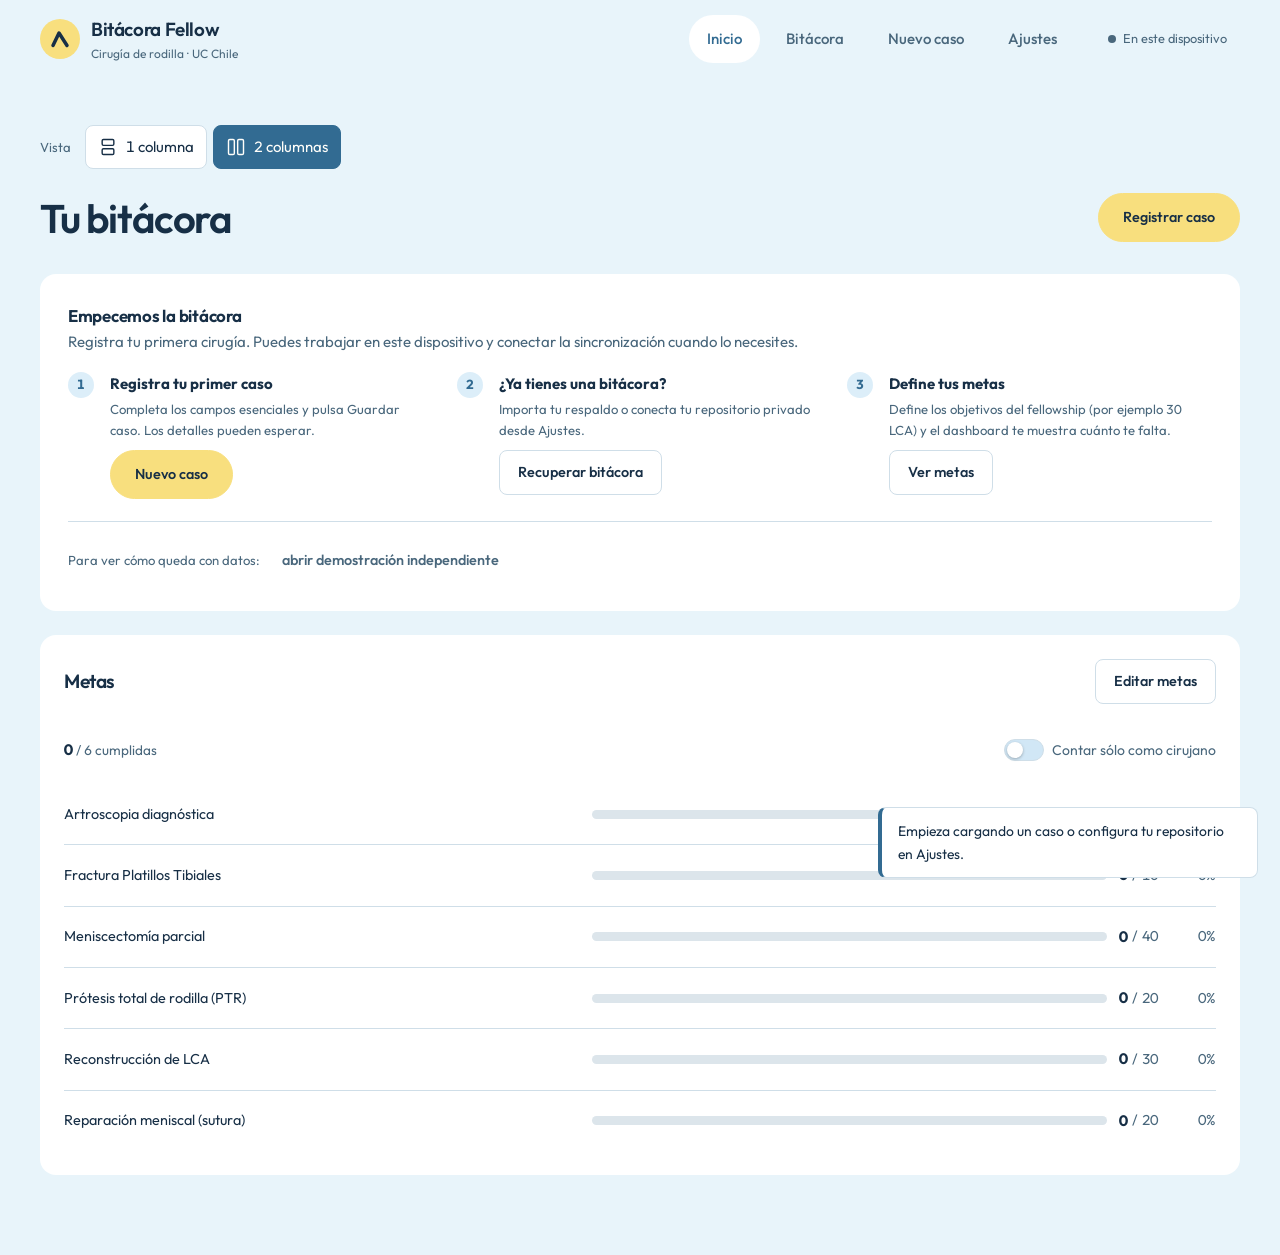
==== index.html @ 15109fec "Center single-column dashboard and prioritize goals and procedures" ====
<!DOCTYPE html>
<html lang="es" data-theme="light">
<head>
<meta charset="utf-8"><meta name="viewport" content="width=device-width, initial-scale=1"><meta name="robots" content="noindex, nofollow">
<meta name="description" content="Bitácora personal de cirugía de rodilla: registro de casos y progreso del fellowship.">
<meta name="theme-color" content="#e8f4fa">
<title>Bitácora Fellow · Cirugía de Rodilla</title>
<link rel="icon" href="data:image/svg+xml,%3Csvg xmlns='http://www.w3.org/2000/svg' viewBox='0 0 64 64'%3E%3Crect width='64' height='64' rx='14' fill='%230e7490'/%3E%3Cpath d='M18 45 L30 20 L46 45' stroke='%23fff' stroke-width='7' stroke-linecap='round' fill='none'/%3E%3C/svg%3E">
<link rel="stylesheet" href="assets/css/styles.css?v=26">
<link rel="stylesheet" href="assets/css/daybook.css?v=26">
</head>
<body>
<a class="skip-link" href="#contenido">Saltar al contenido</a>
<header class="topbar">
<div class="brand"><span class="brand-mark" aria-hidden="true"><svg viewBox="0 0 64 64"><path d="M18 45 L30 20 L46 45" fill="none" stroke="currentColor" stroke-width="7" stroke-linecap="round" stroke-linejoin="round"/></svg></span><div class="brand-text"><h1>Bitácora Fellow</h1><p>Cirugía de rodilla · UC Chile</p></div></div>
<nav class="tabs" id="mainNav" aria-label="Secciones"><button class="tab" type="button" data-view="dashboard">Inicio</button><button class="tab" type="button" data-view="bitacora">Bitácora</button><button class="tab" type="button" data-view="nuevo">Nuevo caso</button><button class="tab" type="button" data-view="ajustes">Ajustes</button></nav>
<button class="sync-chip" id="syncStatus" type="button" title="Estado de guardado"><span class="dot" id="syncDot"></span><span id="syncText">En este dispositivo</span></button>
</header>
<main id="contenido" tabindex="-1">
<aside class="storage-warning" id="storageWarning" role="alert" hidden><strong>No se pudo guardar en este dispositivo.</strong> Conserva esta pestaña abierta y exporta un respaldo antes de salir. <button class="btn btn-sm" id="btnEmergencyBackup" type="button">Exportar respaldo</button></aside>
<section class="view" id="view-dashboard" hidden>
<div class="dashboard-layout-control" role="group" aria-label="Distribución del inicio">
<span class="muted small">Vista</span>
<button class="layout-choice" type="button" data-dashboard-layout="single" aria-pressed="false" title="Una columna"><svg viewBox="0 0 24 24" aria-hidden="true"><rect x="5" y="3" width="14" height="7" rx="1.5"/><rect x="5" y="14" width="14" height="7" rx="1.5"/></svg><span>1 columna</span></button>
<button class="layout-choice" type="button" data-dashboard-layout="split" aria-pressed="true" title="Dos columnas"><svg viewBox="0 0 24 24" aria-hidden="true"><rect x="3" y="3" width="7" height="18" rx="1.5"/><rect x="14" y="3" width="7" height="18" rx="1.5"/></svg><span>2 columnas</span></button>
</div>
<div class="view-head"><div><h2>Tu bitácora</h2></div><button class="btn btn-primary" type="button" data-new-case>Registrar caso</button></div>
<div id="gettingStarted" hidden></div>
<div class="personal-summary" id="personalSummary"></div>
<div class="daybook-layout" id="daybookOverview"><aside class="daybook-goals"><figure class="card chart progress-card" id="cardProgreso">
<div class="section-heading"><figcaption>Metas</figcaption><button class="btn btn-sm" type="button" id="btnEditGoals" aria-expanded="false" aria-controls="goalsEditor">Editar metas</button></div>

<div class="goals-head"><p class="goals-summary" id="goalsSummary"></p><label class="switch switch-line"><input type="checkbox" id="goalMode"><i aria-hidden="true"></i><em>Contar sólo como cirujano</em></label></div>
<div class="goals" id="progressList"></div><div id="goalsEditor" hidden><div class="goals-add"><select id="goalProc" aria-label="Procedimiento de la nueva meta"></select><input type="number" id="goalMeta" min="1" max="999" placeholder="Meta" aria-label="Cantidad objetivo"><button class="btn btn-sm" id="btnAddGoal" type="button">Agregar meta</button></div><div class="goal-group-editor"><h3>Combinar procedimientos en una meta</h3><label class="field"><span>Meta que quieres agrupar</span><select id="goalGroupTarget"></select></label><label class="field"><span>Buscar procedimientos para incluir</span><input type="search" id="goalGroupSearch" placeholder="PTR, LCA, menisco…"></label><div class="chips goal-group-options" id="goalGroupOptions" aria-label="Procedimientos incluidos en la meta"></div><div class="actions-row"><button class="btn btn-sm" type="button" id="btnSaveGoalGroup">Guardar combinación</button><button class="btn btn-sm" type="button" id="btnGroupPtr">Agrupar PTR convencional y robótica</button></div></div></div>
</figure>
</aside><div class="daybook-activity"><section class="card practice-panel" aria-labelledby="practiceTitle"><div class="section-heading"><h3 id="practiceTitle">Procedimientos principales</h3><button class="btn btn-ghost btn-sm" id="practiceAll" type="button">Ver todos los casos</button></div><div class="practice-controls"><label class="field"><span>Período</span><select id="practicePeriod"><option value="28">Últimas 4 semanas</option><option value="84">Últimas 12 semanas</option><option value="all">Todo el historial</option></select></label><label class="field"><span>Participación</span><select id="practiceRole"></select></label></div><p class="practice-context muted small" id="practiceContext" role="status"></p><div class="practice-tiles" id="practiceTiles"></div></section><figure class="card chart"><figcaption>Casos por mes <span class="muted small" id="capPorMes"></span></figcaption><div class="chart-body" id="chartPorMes"></div></figure></div></div><details class="advanced-analysis"><summary>Más indicadores y análisis</summary><div id="dashboardData">
<div class="section-heading"><h3>Resumen del período</h3><button class="btn btn-ghost btn-sm" id="btnClearFilters" type="button" hidden>Limpiar filtros</button></div>
<details class="filter-panel" id="filterPanel"><summary>Filtrar casos <span id="filterSummary" class="muted">Todos los registros</span></summary><form class="filters" id="filterForm">
<label class="field"><span>Desde</span><input type="date" name="desde"></label><label class="field"><span>Hasta</span><input type="date" name="hasta"></label><label class="field"><span>Rol</span><select name="rol"><option value="">Todos</option></select></label><label class="field"><span>Procedimiento</span><select name="procedimiento"><option value="">Todos</option></select></label><label class="field"><span>Lateralidad</span><select name="lateralidad"><option value="">Todas</option></select></label><label class="field"><span>Abordaje</span><select name="abordaje"><option value="">Todos</option></select></label><label class="field field-grow"><span>Buscar</span><input type="search" name="q" placeholder="Diagnóstico, procedimiento, etiqueta…"></label>
</form></details>
<p class="empty card" id="dashEmpty" hidden>No hay casos para estos filtros. <button type="button" class="btn btn-sm" id="btnResetFilters">Ver todos los casos</button></p><div class="kpis" id="kpis"></div>
</div>
<div class="charts" id="chartsGrid">

<figure class="card chart"><figcaption>Casos como cirujano · acumulado</figcaption><div class="chart-body" id="chartCirujano"></div></figure>
<figure class="card chart"><figcaption>Procedimientos más frecuentes</figcaption><p class="muted small">Incluye procedimientos principales y asociados.</p><div class="chart-body" id="chartProc"></div></figure>
<figure class="card chart"><figcaption>Participación por rol</figcaption><div class="chart-body" id="chartRol"></div></figure>
<figure class="card chart"><figcaption>Lateralidad</figcaption><div class="chart-body" id="chartLateralidad"></div></figure>
<figure class="card chart"><figcaption>Abordajes utilizados</figcaption><div class="chart-body" id="chartAbordaje"></div></figure>
</div>
</details>
</section>
<section class="view" id="view-bitacora" hidden>
<div class="view-head"><div><h2>Bitácora</h2><p class="muted" id="tableCount"></p></div><button class="btn btn-primary" type="button" id="btnNewFromList">Registrar caso</button></div>
<div class="practice-scope" id="listScope" hidden><span id="listScopeText"></span><button class="btn btn-ghost btn-sm" id="btnClearScope" type="button">Ver todos los casos</button></div>
<div class="list-toolbar"><label class="field"><span>Buscar casos</span><input type="search" id="tableSearch" placeholder="Código, diagnóstico, procedimiento…"></label><label class="field"><span>Ordenar por</span><select id="tableSort"><option value="fecha-desc">Más recientes</option><option value="fecha-asc">Más antiguos</option><option value="duracion-desc">Mayor duración</option><option value="proc-asc">Procedimiento A–Z</option></select></label><button class="btn" id="btnExportList" type="button">Exportar resultados</button></div>
<div class="card table-wrap" id="tableWrap"><table class="data" id="caseTable"><thead><tr><th scope="col">Procedimiento</th><th scope="col">Fecha</th><th scope="col">Rol</th><th scope="col">Código</th><th scope="col">Lado</th><th scope="col">Abordaje</th><th scope="col" class="num">Min</th><th scope="col">Complicación</th><th scope="col"><span class="sr-only">Acciones</span></th></tr></thead><tbody></tbody></table></div>
<div class="case-list" id="mobileCases"></div><div class="empty card" id="tableEmpty" hidden><p id="tableEmptyText"></p><button class="btn" type="button" id="btnClearSearch">Limpiar búsqueda</button></div>
</section>
<section class="view" id="view-nuevo" hidden>
<div class="view-head"><div><h2 id="formTitle">Nuevo caso</h2><p class="muted" id="formSubtitle">Completa lo esencial. Puedes agregar los detalles después.</p></div><button class="btn btn-ghost" type="button" id="btnCancelEdit" hidden>Cancelar edición</button></div>
<p class="draft-status" id="draftStatus" role="status">Los campos con * son obligatorios.</p>
<form id="caseForm" class="form" novalidate>
<input type="hidden" name="id">
<fieldset class="card essential-fields"><legend>Registro esencial</legend><p class="privacy"><strong>Sin datos identificatorios.</strong> Usa edad y código interno. No ingreses nombres, documentos ni números de historia clínica.</p><div class="grid essential-grid">
<label class="field"><span>Fecha <b class="req">*</b></span><input type="date" name="fecha" required></label><label class="field"><span>Lateralidad</span><select name="lateralidad"><option value="">Sin registrar</option><option>Derecha</option><option>Izquierda</option><option>Bilateral</option></select></label><label class="field"><span>Mi rol <b class="req">*</b></span><select name="rol" required><option value="">Elegir rol</option></select></label><label class="field"><span>Abordaje <b class="req">*</b></span><select name="abordaje" required><option value="">Elegir abordaje</option></select></label>
<div class="clinical-workspace field-full">
<div class="clinical-picker diagnosis-picker"><div class="picker-heading"><div><h3>Diagnóstico <b class="req">*</b></h3><p>El motivo de la intervención</p></div><span class="picker-symbol" aria-hidden="true">↗</span></div><label class="field"><span>Diagnóstico preoperatorio</span><input id="diagnosisSearch" name="diagnostico" required placeholder="Escribe el diagnóstico…" aria-controls="diagnosisOptions" autocomplete="off"></label><div class="diagnosis-specific" id="multiligamentaryDetails" hidden><p>Detalles de la lesión multiligamentaria · Opcionales</p><label class="field"><span>Patrón de lesión</span><input name="patronMultiligamentario" placeholder="Describe el patrón de lesión"></label><label class="field"><span>Clasificación de Schenck</span><select name="clasificacionMultiligamentaria"><option value="">Sin registrar</option><option>KD I</option><option>KD II</option><option>KD III-M</option><option>KD III-L</option><option>KD IV</option><option>KD V</option></select></label></div><div class="picker-caption">De tus registros anteriores</div><div id="diagnosisOptions" class="diagnosis-options"></div><p class="muted small">Elige una referencia o escribe un diagnóstico nuevo. Puedes ajustar el texto.</p></div>
<div class="clinical-picker procedure-picker"><div class="picker-heading"><div><h3>Procedimiento principal <b class="req">*</b></h3><p>La intervención que define el caso</p></div><span class="picker-symbol" aria-hidden="true">↗</span></div><div class="selected-procedure" id="principalSelected" role="status"></div><p class="muted small" id="traumaProcedureContext" hidden></p><label class="field" for="principalSearch"><span>Buscar en el catálogo</span><input type="search" id="principalSearch" placeholder="Nombre o sigla: LCA, PTR, menisco…" aria-controls="principalOptions" autocomplete="off"></label><select class="sr-only" id="principalSelect" name="procedimientoPrincipal" required tabindex="-1" aria-label="Procedimiento principal"><option value="">Elegir procedimiento</option></select><div class="picker-categories" id="principalCategories" aria-label="Áreas de procedimientos"></div><div class="picker-results" id="principalOptions" aria-label="Procedimientos disponibles"></div><p class="muted small" id="principalCount" role="status"></p></div>
<details class="clinical-picker associated-picker"><summary>Procedimientos asociados <span class="optional-label">Opcional</span></summary><div class="associated-content"><div class="picker-heading"><div><h3>Procedimientos asociados</h3><p>Completa la intervención con las técnicas adicionales</p></div><span class="optional-label">Opcional</span></div><div class="chips" id="procChips" aria-label="Procedimientos seleccionados"></div><label class="field" for="associatedSearch"><span>Buscar procedimientos adicionales</span><input type="search" id="associatedSearch" placeholder="Buscar en el catálogo…" aria-controls="procOptions" autocomplete="off"></label><div class="picker-categories" id="associatedCategories" aria-label="Áreas de procedimientos adicionales"></div><div class="picker-results" id="procOptions" aria-label="Resultados de procedimientos"></div><p class="muted small" id="associatedCount" role="status"></p></div></details>
<div class="procedure-specific field-full" id="procedureSpecific" hidden><div class="picker-heading"><div><h3>Detalles del procedimiento</h3><p>Opcionales, según las intervenciones seleccionadas</p></div></div><div class="grid"><label class="field" id="graftField" hidden><span>Tipo de injerto · LCA</span><select name="injertoLca"><option value="">Sin registrar</option><option>Isquiotibiales</option><option>Tendón rotuliano (HTH)</option><option>Tendón cuadricipital</option><option>Aloinjerto</option><option>Otro</option></select></label><label class="field" id="meniscalTechniqueField" hidden><span>Técnica de sutura meniscal</span><select name="tecnicaMeniscal"><option value="">Sin registrar</option><option>All-inside</option><option>Inside-out</option><option>Outside-in</option><option>Mixta</option><option>Otra</option></select></label></div></div>
</div>
<details class="procedure-specific field-full personal-details"><summary>Pasos que realicé personalmente <span class="optional-label">Opcional</span></summary><div class="picker-heading"><div><h3>Participación en la intervención</h3><p>Opcional. Marca las partes en las que participaste directamente. Las opciones se sugieren según los procedimientos y el abordaje.</p></div></div><div class="chips" id="personalStepsOptions" aria-label="Pasos que realicé personalmente"></div></details><label class="field"><span>Duración (min)</span><input type="number" name="duracionMin" min="0" max="900" inputmode="numeric"></label><label class="field"><span>Cirujano supervisor</span><input name="cirujano" list="dlCirujanos" placeholder="Dr./Dra."></label>
</div></fieldset>
<div class="optional-heading"><h3>Detalles del caso</h3><p class="muted small">Opcionales. Se pueden completar al editar el registro.</p></div>
<details class="form-section"><summary>Paciente y preoperatorio <span class="section-state"></span></summary><fieldset><legend class="sr-only">Paciente y preoperatorio</legend><div class="grid">
<label class="field"><span>Código interno</span><input name="codigo" readonly></label><label class="field"><span>Hora</span><input type="time" name="hora"></label><label class="field"><span>Edad</span><input type="number" name="edad" min="0" max="120" step="1" inputmode="numeric"></label><label class="field"><span>Sexo</span><select name="sexo"><option value="">Sin registrar</option><option>Femenino</option><option>Masculino</option><option>Otro</option></select></label><label class="field"><span>IMC</span><input type="number" name="imc" min="10" max="70" step="0.1" inputmode="decimal"></label><label class="field"><span>Institución / servicio</span><input name="institucion" placeholder="Hospital, clínica…"></label><label class="field field-full"><span>Antecedentes de la rodilla</span><textarea name="antecedentesRodilla" rows="2"></textarea></label><label class="field field-full"><span>Comorbilidades / medicación relevante</span><textarea name="comorbilidades" rows="2"></textarea></label>
</div></fieldset></details>
<details class="form-section"><summary>Técnica y hallazgos <span class="section-state"></span></summary><fieldset><legend class="sr-only">Técnica y hallazgos</legend><div class="grid">
<label class="field"><span>Anestesia</span><select name="anestesia"><option value="">Sin registrar</option></select></label><label class="field field-inline"><span>Isquemia / torniquete</span><span class="switch"><input type="checkbox" name="torniquete"><i aria-hidden="true"></i><em>Usado</em></span></label><label class="field" data-conditional="torniquete"><span>Tiempo de isquemia (min)</span><input type="number" name="torniqueteMin" min="0" max="400" inputmode="numeric"></label>
<label class="field field-full"><span>Hallazgos intraoperatorios</span><textarea name="hallazgos" rows="3"></textarea></label><label class="field field-full"><span>Implantes y materiales</span><textarea name="implantes" rows="2"></textarea></label><label class="field field-inline"><span>Complicación intraoperatoria</span><span class="switch"><input type="checkbox" name="complicacionIntraop"><i aria-hidden="true"></i><em>Sí</em></span></label><label class="field field-full" data-conditional="complicacionIntraop"><span>Detalle de la complicación intraoperatoria</span><textarea name="complicacionIntraopDetalle" rows="2"></textarea></label>
</div></fieldset></details>

<details class="form-section"><summary>Notas y etiquetas <span class="section-state"></span></summary><fieldset><legend class="sr-only">Notas y etiquetas</legend><div class="grid"><div class="field field-full"><span>Etiquetas automáticas</span><p class="muted small">Se incluyen al guardar y se actualizan según el caso. Puedes quitar las que no necesites.</p><div class="chips" id="autoTagChips" aria-label="Etiquetas automáticas"></div></div><label class="field field-full"><span>Notas / aprendizaje personal</span><textarea name="notas" rows="3"></textarea></label><label class="field field-full"><span>Otras etiquetas (separadas por coma)</span><input name="tags" placeholder="LCA, revisión, técnica"></label></div></fieldset></details>
<datalist id="dlCirujanos"></datalist>
<div class="form-actions"><div class="save-actions"><button class="btn btn-primary" type="submit" id="btnSaveCase">Guardar caso</button><button class="btn" type="button" id="btnSaveAndNew">Guardar y crear otro</button><button class="btn btn-ghost" type="button" id="btnResetForm">Descartar borrador</button></div><span class="form-msg" id="formMsg" role="status"></span></div>
</form>
</section>
<section class="view" id="view-ajustes" hidden>
<div class="view-head"><div><h2>Ajustes</h2><p class="muted">Tus datos, tu respaldo y tu sincronización.</p></div></div>
<div class="card settings-card"><h3>Apariencia</h3><label class="field theme-field"><span>Tema de la interfaz</span><select id="themeSelect"><option value="system">Automático según el dispositivo</option><option value="light">Claro</option><option value="dark">Oscuro</option></select></label></div>
<div class="card settings-card"><h3>Sincronización</h3><p class="muted">Puedes trabajar en este dispositivo. Para compartir tu bitácora entre dispositivos, conecta tu repositorio privado de GitHub.</p><div class="grid"><label class="field"><span>Usuario u organización</span><input id="cfgOwner" placeholder="tu-usuario"></label><label class="field"><span>Repositorio privado</span><input id="cfgRepo" placeholder="bitacora-rodilla-data"></label><label class="field field-full"><span>Token de GitHub</span><input type="password" id="cfgToken" placeholder="github_pat_…" autocomplete="off"><small class="muted">Token fine-grained con permiso Contents: Read and write para este repositorio.</small></label></div>
<details class="help"><summary>Opciones avanzadas</summary><div class="grid"><label class="field"><span>Rama</span><input id="cfgBranch" placeholder="main"></label><label class="field"><span>Ruta del archivo</span><input id="cfgPath" placeholder="data/bitacora.json"></label></div></details>
<div class="actions-row"><button class="btn btn-primary" type="button" id="btnSaveCfg">Guardar configuración</button><button class="btn" type="button" id="btnTestCfg">Probar conexión</button><button class="btn" type="button" id="btnPull">Descargar cambios</button><button class="btn" type="button" id="btnPush">Sincronizar ahora</button></div><label class="switch settings-switch"><input type="checkbox" id="cfgAuto"><i aria-hidden="true"></i><em>Sincronizar automáticamente al guardar</em></label><p class="log" id="cfgLog" role="status"></p>
<details class="help"><summary>Cómo conectar GitHub</summary><ol><li>Crea un repositorio privado llamado <code>bitacora-rodilla-data</code>.</li><li>En GitHub, abre Settings → Developer settings → Personal access tokens → Fine-grained tokens.</li><li>Elige sólo ese repositorio y habilita Contents: Read and write.</li><li>Pega el token, prueba la conexión y guarda la configuración.</li></ol></details></div>
<div class="card settings-card"><h3>Importar y exportar</h3><p class="muted">El respaldo incluye todos los casos, metas y criterio de conteo. No contiene el token.</p><div class="actions-row"><button class="btn" type="button" id="btnExportJson">Exportar respaldo JSON</button><button class="btn" type="button" id="btnImportJson">Importar respaldo</button><button class="btn" type="button" id="btnExportCsv">Exportar todos a Excel</button></div><input type="file" id="importFile" accept=".json,application/json" hidden><p class="log" id="dataLog" role="status"></p><p class="muted small">Última sincronización: <span id="lastLocal">—</span></p></div>
<div class="card settings-card"><h3>Ayuda y ejemplos</h3><p class="muted">Explora el dashboard con casos ficticios en una vista de demostración independiente.</p><button class="btn" type="button" id="btnDemo">Abrir demostración</button><details class="help"><summary>Publicar la app en GitHub Pages</summary><ol><li>Sube los archivos de la app a un repositorio público, sin datos de pacientes.</li><li>En Settings → Pages, elige Deploy from a branch, rama main y carpeta raíz.</li><li>Abre la URL en cada dispositivo y configura el mismo repositorio privado.</li></ol></details></div>
<div class="card settings-card danger-zone"><h3>Eliminar la bitácora</h3><p class="muted" id="wipeScope">Se eliminarán los casos de este dispositivo. Exporta un respaldo antes de continuar.</p><div class="actions-row"><button class="btn" type="button" id="btnBackupBeforeWipe">Exportar respaldo</button><button class="btn btn-danger" type="button" id="btnWipe">Eliminar todos los casos</button></div></div>
</section>
</main>
<div class="modal" id="modal" hidden><div class="modal-box" role="dialog" aria-modal="true" aria-labelledby="modalTitle"><header class="modal-head"><h3 id="modalTitle">Detalle del caso</h3><button class="icon-btn" type="button" id="modalClose" aria-label="Cerrar">×</button></header><div class="modal-body" id="modalBody"></div><footer class="modal-foot"><button class="btn btn-danger" type="button" id="modalDelete">Eliminar</button><div class="spacer"></div><button class="btn btn-primary" type="button" id="modalEdit">Editar</button></footer></div></div>
<div class="toasts" id="toasts" role="status" aria-live="polite"></div>
<script src="assets/js/config.js?v=26"></script><script src="assets/js/util.js?v=26"></script><script src="assets/js/github.js?v=26"></script><script src="assets/js/store.js?v=26"></script><script src="assets/js/charts.js?v=26"></script><script src="assets/js/form.js?v=26"></script><script src="assets/js/bitacora.js?v=26"></script><script src="assets/js/practice.js?v=26"></script><script src="assets/js/dashboard.js?v=26"></script><script src="assets/js/export.js?v=26"></script><script src="assets/js/app.js?v=26"></script>
</body>
</html>
---- assets/css/styles.css ----
/* ═══════════════════════ Bitácora Fellow · Cirugía de Rodilla ═══════════════════════ */

:root {
  --brand-blue: #3d7dda;
  --brand-yellow: #ffdc00;
  --on-yellow: #132d50;
  color-scheme: light;

  /* Superficies y texto */
  --bg: #f4f7fc;
  --surface: #ffffff;
  --surface-2: #edf2fa;
  --border: #d2ddec;
  --text: #132d50;
  --muted: #526582;

  /* Azul para navegación y datos; amarillo para acciones. Estados separados. */
  --accent: #2157a5;
  --accent-soft: #e7effc;
  --on-accent: #ffffff;
  --ok: #15803d;
  --danger: #b91c1c;
  --warn: #b45309;
  /* Escala de gravedad Clavien-Dindo: de ámbar a rojo oscuro (ordinal, no decorativa) */
  --sev-1: #b45309; --sev-2: #c2410c; --sev-3: #b91c1c; --sev-4: #991b1b;

  /* Radios: más cerrados en elementos internos, más suaves en contenedores */
  --radius: 14px;
  --radius-sm: 9px;
  --radius-xs: 6px;

  /* Elevación: sombra teñida con el azul del fondo, no negro puro */
  --shadow: 0 1px 2px rgba(16, 32, 48, .06), 0 8px 24px -12px rgba(16, 32, 48, .18);
  --shadow-sm: 0 1px 2px rgba(16, 32, 48, .05);

  /* Tipografía: pila del sistema (sin fuentes remotas: la app no filtra a terceros) */
  --sans: ui-sans-serif, system-ui, -apple-system, "Segoe UI Variable Text", "Segoe UI", Roboto, "Helvetica Neue", Arial, sans-serif;
  --mono: ui-monospace, "Cascadia Mono", "SF Mono", Consolas, monospace;
  --fs-xs: .75rem;
  --fs-sm: .82rem;
  --fs-base: .94rem;
  --fs-lg: 1.06rem;
  --fs-xl: 1.35rem;
  --fs-2xl: 1.8rem;

  /* Movimiento y capas */
  --ease: cubic-bezier(.32, .72, 0, 1);
  --dur: 200ms;
  --z-topbar: 40;
  --z-panel: 100;
  --z-toast: 200;

  /* Rampa de datos: un mismo tono frío, no un arcoíris de 8 colores */
  --c1: #2157a5; --c2: #3d7dda; --c3: #6094df; --c4: #88aee7;
  --c5: #5677a0; --c6: #7995b8; --c7: #a1b5d0; --c8: #c9d7e9;
}

@media (prefers-color-scheme: dark) {
  :root {
    color-scheme: dark;
    --bg: #0c1830;
    --surface: #12223e;
    --surface-2: #1a3051;
    --border: #304969;
    --text: #f2f6fc;
    --muted: #adbed8;
    --accent: #8bb7ff;
    --accent-soft: #1a355c;
    --on-accent: #0c1830;
    --ok: #4ade80;
    --danger: #f87171;
    --sev-1: #fbbf24; --sev-2: #fb923c; --sev-3: #f87171; --sev-4: #ef4444;
    --shadow: 0 1px 2px rgba(0, 0, 0, .4), 0 10px 30px -14px rgba(0, 0, 0, .7);
    --shadow-sm: 0 1px 2px rgba(0, 0, 0, .35);

    --c1: #8bb7ff; --c2: #6a9ce8; --c3: #4e84d6; --c4: #3d7dda;
    --c5: #a4bde1; --c6: #849fc6; --c7: #647fa7; --c8: #4c668b;
  }
}

* { box-sizing: border-box; }

/* El atributo hidden debe ganarle a cualquier display del CSS:
   si no, un `display: grid` en .panel deja la ventana abierta desde el inicio. */
[hidden] { display: none !important; }

html { scroll-behavior: smooth; }
html, body { height: 100%; }

body {
  margin: 0;
  background: var(--bg);
  color: var(--text);
  font: var(--fs-base)/1.55 var(--sans);
  font-variant-numeric: tabular-nums;
  -webkit-font-smoothing: antialiased;
  text-wrap: pretty;
}

h1, h2, h3, h4 { margin: 0; font-weight: 650; letter-spacing: -.015em; text-wrap: balance; }
h2 { font-size: var(--fs-xl); }
h3 { font-size: var(--fs-lg); }

/* Enlace "saltar al contenido": invisible hasta que llega el foco por teclado */
.skip-link {
  position: absolute; left: 12px; top: -60px; z-index: var(--z-toast);
  background: var(--surface); color: var(--text);
  border: 1px solid var(--accent); border-radius: var(--radius-sm);
  padding: 10px 16px; font-size: var(--fs-sm); font-weight: 600; text-decoration: none;
  transition: top var(--dur) var(--ease);
}
.skip-link:focus { top: 12px; }

/* Anillo de foco único y visible para todo lo interactivo (requisito de accesibilidad) */
:where(a, button, input, select, textarea, summary, [tabindex]):focus-visible {
  outline: 2px solid var(--accent);
  outline-offset: 2px;
  border-radius: var(--radius-xs);
}

/* Quien pide menos movimiento, no recibe animaciones */
@media (prefers-reduced-motion: reduce) {
  html { scroll-behavior: auto; }
  *, *::before, *::after {
    animation-duration: .01ms !important;
    animation-iteration-count: 1 !important;
    transition-duration: .01ms !important;
  }
}
p { margin: 0; }
code { font-family: var(--mono); font-size: .86em; background: var(--surface-2); padding: .1em .4em; border-radius: 5px; }
.muted { color: var(--muted); }
.small { font-size: .82rem; }
.num { text-align: right; }
.req { color: var(--danger); font-weight: 700; }
.spacer { flex: 1; }

/* ─────────────────────────── Topbar ─────────────────────────── */

.topbar {
  position: sticky; top: 0; z-index: 40;
  display: flex; align-items: center; gap: 18px;
  padding: 10px 22px;
  background: color-mix(in srgb, var(--surface) 88%, transparent);
  backdrop-filter: blur(10px);
  border-bottom: 1px solid var(--border);
}

.brand { display: flex; align-items: center; gap: 11px; min-width: 210px; }
.brand-mark {
  display: grid; place-items: center;
  width: 38px; height: 38px; border-radius: 11px;
  background: linear-gradient(140deg, var(--accent), #2157a5);
  color: #fff; font-weight: 800; font-size: .82rem; letter-spacing: .04em;
}
.brand-text h1 { font-size: 1rem; }
.brand-text p { font-size: .74rem; color: var(--muted); text-transform: uppercase; letter-spacing: .09em; }

.tabs { display: flex; gap: 4px; flex: 1; }
.tab {
  border: 0; background: transparent; color: var(--muted);
  font: inherit; font-weight: 550; cursor: pointer;
  padding: 9px 15px; border-radius: 999px;
  transition: background var(--dur) var(--ease), color var(--dur) var(--ease), transform 90ms var(--ease);
}
.tab:hover { background: var(--surface-2); color: var(--text); }
.tab:active { transform: scale(.97); }
.tab.active { background: var(--accent-soft); color: var(--accent); }

.sync-chip {
  display: flex; align-items: center; gap: 7px;
  border: 1px solid var(--border); background: var(--surface);
  color: var(--muted); font: inherit; font-size: .8rem;
  padding: 6px 12px; border-radius: 999px; cursor: pointer;
}
.sync-chip:hover { border-color: var(--accent); }
.sync-chip .dot { width: 8px; height: 8px; border-radius: 50%; background: var(--muted); flex: none; }
.sync-chip.ok .dot { background: var(--ok); }
.sync-chip.busy .dot { background: var(--warn); animation: pulse 1s infinite; }
.sync-chip.err .dot { background: var(--danger); }
@keyframes pulse { 50% { opacity: .25; } }

/* ─────────────────────────── Layout ─────────────────────────── */

main { max-width: 1400px; margin: 0 auto; padding: 26px 22px 80px; }
.view { animation: fade .22s ease-out; }
@keyframes fade { from { opacity: 0; transform: translateY(4px); } }

.view-head {
  display: flex; align-items: flex-end; justify-content: space-between;
  gap: 16px; flex-wrap: wrap; margin-bottom: 18px;
}
.view-head p { font-size: .88rem; margin-top: 3px; }
.head-actions { display: flex; align-items: center; gap: 9px; flex-wrap: wrap; }

.card {
  background: var(--surface);
  border: 1px solid var(--border);
  border-radius: var(--radius);
  box-shadow: var(--shadow);
  padding: 18px;
}

/* ─────────────────────────── Botones ─────────────────────────── */

.btn {
  font: inherit; font-weight: 550; cursor: pointer;
  padding: 9px 15px; border-radius: var(--radius-sm);
  border: 1px solid var(--border); background: var(--surface); color: var(--text);
  transition: background var(--dur) var(--ease), color var(--dur) var(--ease),
              border-color var(--dur) var(--ease), transform 90ms var(--ease);
  white-space: nowrap;
}
.btn:hover { border-color: var(--accent); color: var(--accent); }
.btn:active { transform: translateY(1px); }
.btn-primary { background: var(--accent); border-color: var(--accent); color: #fff; }
.btn-primary:hover { background: color-mix(in srgb, var(--accent) 84%, #000); color: #fff; }
.btn-ghost { background: transparent; border-color: transparent; color: var(--muted); }
.btn-ghost:hover { background: var(--surface-2); }
.btn-danger { color: var(--danger); border-color: color-mix(in srgb, var(--danger) 35%, var(--border)); }
.btn-danger:hover { background: color-mix(in srgb, var(--danger) 10%, transparent); border-color: var(--danger); color: var(--danger); }
/* Segundo paso del borrado: el botón se llena para que se lea como irreversible */
.btn-armed { background: var(--danger); border-color: var(--danger); color: #fff; }
.btn-armed:hover { background: color-mix(in srgb, var(--danger) 86%, #000); border-color: var(--danger); color: #fff; }
.btn-sm { padding: 5px 11px; font-size: .84rem; }
.icon-btn {
  display: grid; place-items: center;
  min-width: 32px; min-height: 32px;
  border: 0; background: transparent; color: var(--muted);
  font-size: 1rem; cursor: pointer; border-radius: var(--radius-xs);
  transition: background var(--dur) var(--ease), color var(--dur) var(--ease), transform 90ms var(--ease);
}
.icon-btn:hover { background: var(--surface-2); color: var(--text); }
.icon-btn:active { transform: scale(.94); }

/* ─────────────────────────── Formularios ─────────────────────────── */

.field { display: flex; flex-direction: column; gap: 5px; min-width: 0; }
.field > span { font-size: .78rem; font-weight: 600; color: var(--muted); text-transform: uppercase; letter-spacing: .05em; }
.field-full { grid-column: 1 / -1; }
.field-grow { flex: 1 1 200px; }

input, select, textarea {
  font: inherit; color: var(--text); background: var(--surface);
  border: 1px solid var(--border); border-radius: var(--radius-sm);
  padding: 9px 11px; width: 100%; transition: .14s;
}
input:focus, select:focus, textarea:focus {
  outline: none; border-color: var(--accent);
  box-shadow: 0 0 0 3px color-mix(in srgb, var(--accent) 18%, transparent);
}
input[readonly] { background: var(--surface-2); color: var(--muted); }
textarea { resize: vertical; min-height: 44px; }

.grid { display: grid; grid-template-columns: repeat(auto-fit, minmax(210px, 1fr)); gap: 14px; }

fieldset { border: 0; margin: 0 0 8px; padding: 0 0 20px; }
fieldset + fieldset { border-top: 1px solid var(--border); padding-top: 20px; }
legend {
  font-size: .8rem; font-weight: 700; text-transform: uppercase; letter-spacing: .07em;
  color: var(--accent); padding: 0 0 14px;
}
.form { display: flex; flex-direction: column; }
.privacy {
  background: var(--accent-soft); border-left: 3px solid var(--accent);
  padding: 9px 13px; border-radius: 0 var(--radius-sm) var(--radius-sm) 0;
  font-size: .84rem; margin-bottom: 16px;
}

.field-inline { flex-direction: row; align-items: center; justify-content: space-between; gap: 12px; }
.field-inline > span:first-child { text-transform: uppercase; font-size: .78rem; font-weight: 600; color: var(--muted); letter-spacing: .05em; }

.switch { display: inline-flex; align-items: center; gap: 8px; cursor: pointer; user-select: none; }
.switch input { position: absolute; opacity: 0; width: 0; height: 0; }
.switch i {
  width: 40px; height: 22px; border-radius: 999px; background: var(--surface-2);
  border: 1px solid var(--border); position: relative; transition: .18s; flex: none;
}
.switch i::after {
  content: ""; position: absolute; top: 2px; left: 2px;
  width: 16px; height: 16px; border-radius: 50%; background: var(--surface);
  box-shadow: 0 1px 3px rgba(0,0,0,.28); transition: .18s;
}
.switch input:checked + i { background: var(--accent); border-color: var(--accent); }
.switch input:checked + i::after { transform: translateX(18px); }
.switch em { font-style: normal; font-size: .85rem; color: var(--muted); }
.switch input:checked ~ em { color: var(--text); }
.switch-line { text-transform: none; font-size: .85rem; }

.form-actions {
  display: flex; align-items: center; gap: 10px; flex-wrap: wrap;
  border-top: 1px solid var(--border); padding-top: 18px;
}
.form-msg { font-size: var(--fs-sm); color: var(--ok); font-weight: 550; }
.form-msg.err { color: var(--danger); }

/* Chips (procedimientos asociados) */
.chips { display: flex; flex-wrap: wrap; gap: 7px; }
.goal-group-editor { border-top: 1px solid var(--border); margin-top: 20px; padding-top: 20px; display: grid; gap: 12px; }
.goal-group-options { max-height: 240px; overflow-y: auto; padding: 4px; }
.goal-group-label { display: block; font-size: .75rem; color: var(--muted); margin-top: 4px; }
.chip {
  border: 1px solid var(--border); background: var(--surface);
  border-radius: 999px; padding: 7px 13px; cursor: pointer;
  font-size: var(--fs-sm); color: var(--muted); user-select: none;
  transition: background var(--dur) var(--ease), color var(--dur) var(--ease),
              border-color var(--dur) var(--ease), transform 90ms var(--ease);
}
.chip:hover { border-color: var(--accent); color: var(--accent); }
.chip:active { transform: scale(.97); }
.chip.on { background: var(--accent-soft); border-color: var(--accent); color: var(--accent); font-weight: 600; }

/* Repeater de seguimiento */
.repeater { display: flex; flex-direction: column; gap: 9px; margin-bottom: 10px; }
.fup {
  display: grid;
  grid-template-columns: 132px 62px 78px 82px 78px minmax(120px, 1fr) 38px;
  gap: 8px; align-items: end;
  background: var(--surface-2); border: 1px solid var(--border);
  border-radius: var(--radius-sm); padding: 11px;
}
.fup .field > span { font-size: .66rem; letter-spacing: .03em; }
.fup .icon-btn { align-self: center; }
@media (max-width: 900px) {
  .fup { grid-template-columns: 1fr 1fr 1fr; }
  .fup .fup-notas { grid-column: 1 / -1; }
}

/* ─────────────────────────── Filtros ─────────────────────────── */

.filters {
  display: flex; flex-wrap: wrap; gap: 12px;
  background: var(--surface); border: 1px solid var(--border);
  border-radius: var(--radius); padding: 15px 18px; margin-bottom: 18px;
  box-shadow: var(--shadow);
}
.filters .field { flex: 0 1 150px; }

/* ─────────────────────────── KPIs ─────────────────────────── */

/* Los KPI no son tarjetas: son datos. Sin borde ni sombra, sólo superficie tenue. */
.kpis { display: grid; grid-template-columns: repeat(auto-fit, minmax(170px, 1fr)); gap: 12px; margin-bottom: 24px; }
.kpi { background: var(--surface-2); border-radius: var(--radius-sm); padding: 13px 15px; }
.kpi .label { font-size: var(--fs-xs); color: var(--muted); font-weight: 600; }
.kpi .value {
  font-size: var(--fs-2xl); font-weight: 680; line-height: 1.1; margin-top: 4px;
  letter-spacing: -.03em; font-variant-numeric: tabular-nums;
}
.kpi .hint { font-size: var(--fs-xs); color: var(--muted); margin-top: 2px; }
.kpi.accent .value { color: var(--accent); }
.kpi.good .value { color: var(--ok); }
.kpi.bad .value { color: var(--danger); }

/* Esqueletos de carga: mantienen la forma del layout mientras llegan los datos */
.kpi.skel { height: 96px; }
.skel {
  background: linear-gradient(100deg, var(--surface-2) 30%, var(--border) 50%, var(--surface-2) 70%);
  background-size: 220% 100%;
  animation: shimmer 1.3s linear infinite;
  border-radius: var(--radius-sm);
}
@keyframes shimmer { to { background-position: -220% 0; } }

/* ─────────────────────────── Charts ─────────────────────────── */

/* Columnas explícitas: con auto-fit la cantidad de columnas cambiaba según el ancho
   y las tarjetas "anchas" quedaban de tamaños distintos entre filas. */
.charts { display: grid; grid-template-columns: repeat(2, minmax(0, 1fr)); gap: 18px; }
.chart { margin: 0; }
.chart figcaption {
  display: flex; align-items: baseline; gap: 9px; flex-wrap: wrap;
  font-size: var(--fs-lg); font-weight: 650; color: var(--text); margin-bottom: 14px;
}
.chart-wide { grid-column: 1 / -1; }
@media (max-width: 980px) { .charts { grid-template-columns: minmax(0, 1fr); } }
.chart-body { min-height: 150px; }
.chart-body svg { display: block; width: 100%; height: auto; overflow: visible; }
.chart .empty { color: var(--muted); font-size: .85rem; padding: 24px 0; text-align: center; }

.bar-label { font-size: 11px; fill: var(--muted); }
.bar-value { font-size: 11px; font-weight: 650; fill: var(--text); }
.axis { stroke: var(--border); stroke-width: 1; }
.gridline { stroke: var(--border); stroke-width: 1; stroke-dasharray: 3 4; opacity: .8; }
.donut-center { font-size: 20px; font-weight: 700; fill: var(--text); text-anchor: middle; }
.donut-sub { font-size: 10px; fill: var(--muted); text-anchor: middle; text-transform: uppercase; letter-spacing: .08em; }
.legend { display: flex; flex-wrap: wrap; gap: 6px 16px; margin-top: 12px; font-size: .8rem; color: var(--muted); }
.legend span { display: inline-flex; align-items: center; gap: 7px; }
.legend i { width: 10px; height: 10px; border-radius: 3px; flex: none; }

/* ─────────────────────────── Progresión del fellow ─────────────────────────── */

.goals-head {
  display: flex; align-items: center; justify-content: space-between;
  gap: 14px; flex-wrap: wrap; margin-bottom: 8px;
}
.goals-summary { font-size: .85rem; color: var(--muted); }
.goals-summary b { color: var(--text); font-size: .95rem; }

.goals { display: flex; flex-direction: column; }
.goal {
  display: grid; grid-template-columns: minmax(140px, 230px) 1fr auto 26px;
  align-items: center; gap: 12px; padding: 8px 0;
  border-bottom: 1px solid var(--border);
}
.goal:last-child { border-bottom: 0; }
.goal-name { font-size: .85rem; overflow: hidden; text-overflow: ellipsis; white-space: nowrap; }
.goal-bar { height: 9px; border-radius: 999px; background: var(--surface-2); overflow: hidden; }
.goal-bar i {
  display: block; width: 100%; height: 100%; border-radius: 999px;
  background: var(--accent);
  transform-origin: left center;
  transform: scaleX(var(--pct, 0));   /* transform en vez de width: lo mueve la GPU */
  transition: transform var(--dur) var(--ease);
}
.goal.cumplida .goal-bar i { background: var(--ok); }
.goal.cumplida .goal-name::after { content: " ✓"; color: var(--ok); font-weight: 700; }
.goal-count {
  display: flex; align-items: center; gap: 3px;
  font-size: .8rem; color: var(--muted); white-space: nowrap;
}
.goal-count b { color: var(--text); font-size: .95rem; }
.goal-meta { width: 58px; padding: 3px 6px; font-size: .8rem; text-align: center; }
.goal-remove { opacity: .4; }
.goal-remove:hover { opacity: 1; color: var(--danger); }
.goals-add { display: flex; gap: 8px; margin-top: 14px; flex-wrap: wrap; }
.goals-add select { flex: 1 1 240px; }
.goals-add input { width: 92px; }
.goals-add .btn:disabled { opacity: .5; cursor: not-allowed; }

@media (max-width: 700px) {
  .goal { grid-template-columns: 1fr auto auto; row-gap: 4px; }
  .goal-name { grid-column: 1 / -1; white-space: normal; }
  .goals-head { flex-direction: column; align-items: flex-start; gap: 8px; }
}

/* ─────────────────────────── Tabla ─────────────────────────── */

.table-wrap { padding: 0; overflow-x: auto; -webkit-overflow-scrolling: touch; }
.search-inline { width: auto; min-width: 190px; padding: 8px 12px; }
table.data { width: 100%; border-collapse: collapse; font-size: .88rem; }
table.data th {
  text-align: left; font-size: .72rem; text-transform: uppercase; letter-spacing: .06em;
  color: var(--muted); font-weight: 700; padding: 12px 14px;
  border-bottom: 1px solid var(--border); background: var(--surface-2);
  position: sticky; top: 0; z-index: 1;
}
table.data td { padding: 11px 14px; border-bottom: 1px solid var(--border); vertical-align: top; }
table.data tbody tr { cursor: pointer; transition: background .12s; }
table.data tbody tr:hover { background: var(--surface-2); }
table.data tbody tr:last-child td { border-bottom: 0; }
@media (max-width: 900px) { table.data { min-width: 820px; } }
.col-actions { width: 90px; text-align: right; white-space: nowrap; }
.empty { padding: 34px 18px; text-align: center; color: var(--muted); }

.pill {
  display: inline-block; padding: 2px 8px; border-radius: var(--radius-xs);
  font-size: var(--fs-xs); font-weight: 600; border: 1px solid var(--border);
  background: var(--surface-2); color: var(--muted); white-space: nowrap;
  font-variant-numeric: tabular-nums;
}
.pill.accent { background: var(--accent-soft); border-color: color-mix(in srgb, var(--accent) 35%, transparent); color: var(--accent); }
.pill.good { background: color-mix(in srgb, var(--ok) 14%, transparent); border-color: color-mix(in srgb, var(--ok) 35%, transparent); color: var(--ok); }
.pill.bad { background: color-mix(in srgb, var(--danger) 12%, transparent); border-color: color-mix(in srgb, var(--danger) 35%, transparent); color: var(--danger); }
.wrap-cell { max-width: 320px; overflow: hidden; text-overflow: ellipsis; white-space: nowrap; }

/* El código es un botón real: el detalle del caso tiene que poder abrirse con teclado,
   y una fila <tr> no recibe foco. */
.code-link {
  font: inherit; font-weight: 650; color: var(--text);
  background: none; border: 0; padding: 2px 4px; margin: -2px -4px;
  border-radius: var(--radius-xs); cursor: pointer;
  transition: background var(--dur) var(--ease), color var(--dur) var(--ease);
}
.code-link:hover { background: var(--accent-soft); color: var(--accent); }

/* ─────────────────────────── Modal ─────────────────────────── */

/* Detalle del caso como panel lateral: la tabla queda visible y tapa menos
   que un modal centrado a pantalla completa. */
.modal {
  position: fixed; inset: 0; z-index: var(--z-panel);
  background: rgba(8, 15, 23, .45); backdrop-filter: blur(2px);
  display: grid; justify-items: end; padding: 0;
}
.modal-box {
  background: var(--surface); border-left: 1px solid var(--border);
  box-shadow: var(--shadow);
  width: min(580px, 100%); height: 100dvh; display: flex; flex-direction: column;
  animation: slide-over 220ms var(--ease);
}
@keyframes slide-over { from { transform: translateX(28px); opacity: .5; } }
.modal-head, .modal-foot {
  display: flex; align-items: center; gap: 10px;
  padding: 15px 20px; border-bottom: 1px solid var(--border);
}
.modal-foot { border-bottom: 0; border-top: 1px solid var(--border); background: var(--surface-2); }
.modal-body { padding: 20px; overflow: auto; flex: 1; }

.dl { display: grid; grid-template-columns: 190px 1fr; gap: 8px 18px; font-size: .89rem; }
.dl dt { color: var(--muted); font-size: .78rem; text-transform: uppercase; letter-spacing: .04em; padding-top: 2px; }
.dl dd { margin: 0; white-space: pre-wrap; overflow-wrap: anywhere; }
.dl h4 { grid-column: 1 / -1; margin-top: 14px; padding-top: 12px; border-top: 1px solid var(--border); font-size: .78rem; text-transform: uppercase; letter-spacing: .07em; color: var(--accent); }
.dl h4:first-child { margin-top: 0; border-top: 0; padding-top: 0; }
@media (max-width: 620px) { .dl { grid-template-columns: 1fr; } .dl dt { margin-top: 8px; } }

/* ─────────────────────────── Ajustes ─────────────────────────── */

.settings-card { margin-bottom: 18px; }
.settings-card h3 { margin-bottom: 6px; }
.settings-card > .muted { margin-bottom: 16px; font-size: .87rem; }
.actions-row { display: flex; flex-wrap: wrap; align-items: center; gap: 10px; margin-top: 14px; }
.log { font-family: var(--mono); font-size: .78rem; color: var(--muted); margin-top: 12px; white-space: pre-wrap; }
.help { margin-top: 16px; font-size: .87rem; }
.help summary { cursor: pointer; color: var(--accent); font-weight: 550; }
.help ol, .steps { margin: 12px 0 0; padding-left: 20px; }
.help li, .steps li { margin-bottom: 7px; }

/* ─────────────────────────── Toasts ─────────────────────────── */

.toasts { position: fixed; bottom: 22px; right: 22px; z-index: 200; display: flex; flex-direction: column; gap: 9px; }
.toast {
  background: var(--surface); border: 1px solid var(--border); border-left: 4px solid var(--accent);
  border-radius: var(--radius-sm); box-shadow: var(--shadow);
  padding: 12px 16px; font-size: .87rem; max-width: 380px;
  animation: slide .2s ease-out;
}
.toast.err { border-left-color: var(--danger); }
.toast.ok { border-left-color: var(--ok); }
@keyframes slide { from { opacity: 0; transform: translateX(16px); } }

/* ─────────────────────────── Responsive ─────────────────────────── */

/* ─────────────────────────── Estado inicial vacío ─────────────────────────── */

.getting-started { max-width: 760px; }
.gs-steps { list-style: none; margin: 18px 0 0; padding: 0; display: flex; flex-direction: column; gap: 18px; }
.gs-steps li { display: grid; grid-template-columns: 28px 1fr; gap: 14px; align-items: start; }
.gs-num {
  display: grid; place-items: center; width: 26px; height: 26px; border-radius: 50%;
  background: var(--accent-soft); color: var(--accent);
  font-size: var(--fs-sm); font-weight: 700; font-variant-numeric: tabular-nums;
}
.gs-steps b { display: block; margin-bottom: 3px; }
.gs-steps p { margin-bottom: 9px; max-width: 62ch; }
.gs-foot { margin-top: 22px; padding-top: 16px; border-top: 1px solid var(--border); }
.gs-skeleton { display: grid; grid-template-columns: repeat(auto-fit, minmax(170px, 1fr)); gap: 12px; }

/* ─────────────────────────── Validación del formulario ─────────────────────────── */

/* Marca el campo sin usar ventanas del navegador */
.is-invalid {
  border-color: var(--danger);
  background: color-mix(in srgb, var(--danger) 6%, var(--surface));
}
fieldset.has-error > legend { color: var(--danger); }
fieldset.has-error > legend::after { content: " — revisá estos campos"; font-weight: 500; }

/* ─────────────────────────── Ajustes varios ─────────────────────────── */

.chart-body .chart-donut { max-width: 230px; margin: 0 auto; }
.view-head p, .settings-card > .muted { max-width: 68ch; }

@media (max-width: 780px) {
  .topbar { flex-wrap: wrap; padding: 10px 14px; gap: 10px; }
  .brand { min-width: 0; flex: 1; }
  .tabs { order: 3; width: 100%; overflow-x: auto; }
  .tab { padding: 8px 12px; font-size: var(--fs-base); }
  main { padding: 18px 14px 70px; }
  .form-actions .btn { flex: 1 1 auto; }
  .modal-box { width: 100%; border-left: 0; }
}

@media print {
  .topbar, .filters, .form-actions, .head-actions, .toasts, .modal { display: none !important; }
  .card { box-shadow: none; }
  .chart, .kpi { break-inside: avoid; }
}

/* Registro, consulta y composición de la bitácora. */
html, body { height: auto; min-height: 100%; }
body { min-height: 100vh; font-size: 1rem; }
main { max-width: 1280px; padding: 32px 24px 80px; }
h2 { font-size: clamp(1.5rem, 3vw, 1.9rem); line-height: 1.2; }
.topbar { z-index: var(--z-topbar); }
.brand { flex-shrink: 0; }
.brand-mark { background: var(--accent); color: var(--on-accent); flex: none; }
.brand-mark svg { width: 32px; height: 32px; }
.brand-text { min-width: 0; }
.brand-text h1 { white-space: nowrap; }
.btn { min-height: 44px; }
.btn-primary, .btn-primary:hover { color: var(--on-accent); }
.btn-primary:hover { background: var(--accent); filter: brightness(.94); }
.btn:disabled { opacity: .5; cursor: not-allowed; }
.icon-btn { min-width: 44px; min-height: 44px; }
.tab { min-height: 44px; }
.field > span, .field-inline > span:first-child, .procedure-picker > label, .field > label {
  font-size: .875rem; font-weight: 550; letter-spacing: 0; text-transform: none; color: var(--text);
}
input, select, textarea { min-width: 0; font-size: 1rem; min-height: 44px; }
input[type=checkbox] { min-height: 0; }
.switch { position: relative; min-height: 44px; }
.switch input:focus-visible + i { outline: 2px solid var(--accent); outline-offset: 4px; }
.switch input { width: 40px; height: 22px; left: 0; top: 50%; transform: translateY(-50%); margin: 0; padding: 0; z-index: 1; cursor: pointer; }
.switch em { font-size: .875rem; }
.sync-chip { min-height: 36px; }
.sync-chip.pending .dot { background: var(--warn); }
.sr-only { position: absolute; width: 1px; height: 1px; margin: -1px; padding: 0; overflow: hidden; clip-path: inset(50%); white-space: nowrap; border: 0; }
.storage-warning { padding: 16px; margin-bottom: 24px; border: 1px solid var(--danger); border-radius: var(--radius-sm); background: var(--surface); }
.section-heading { display: flex; align-items: center; justify-content: space-between; gap: 16px; margin-bottom: 14px; }
.section-heading h3 { font-size: 1rem; }
.section-heading figcaption { margin: 0; }
.filter-panel { background: var(--surface); border: 1px solid var(--border); border-radius: var(--radius); margin-bottom: 20px; }
.filter-panel > summary, .form-section > summary { cursor: pointer; padding: 16px 20px; font-weight: 600; min-height: 56px; }
.filter-panel > summary span { font-weight: 400; font-size: .875rem; margin-left: 16px; }
.filters { display: grid; grid-template-columns: repeat(3, minmax(0, 1fr)); border: 0; border-top: 1px solid var(--border); box-shadow: none; padding: 20px; margin: 0; border-radius: 0; background: transparent; }
.filters .field-grow { grid-column: 1 / -1; }
.kpis { grid-template-columns: repeat(4, minmax(0, 1fr)); gap: 12px; }
.kpi { padding: 16px 18px; }
.kpi:nth-child(n+5) { background: transparent; border-top: 1px solid var(--border); border-radius: 0; }
.kpi .value { font-size: clamp(1.5rem, 2.5vw, 1.9rem); }
.kpi .label, .kpi .hint { font-size: .8rem; }
.charts { grid-auto-flow: dense; gap: 20px; }
.chart { padding: 22px; }
.chart figcaption { font-size: 1.05rem; }
.chart-body { min-height: 0; margin-top: 16px; }
.progress-card { margin: 24px 0; }
.goals-head { margin: 16px 0 8px; }
.goal { grid-template-columns: minmax(190px, 1fr) minmax(120px, 1fr) auto; padding: 12px 0; }
.goals.editing .goal { grid-template-columns: minmax(190px, 1fr) minmax(120px, 1fr) auto 44px; }
.goal-name { white-space: normal; overflow: visible; font-size: .9rem; }
.goal-count { font-size: .9rem; gap: 4px; }
.goal-pct { color: var(--muted); min-width: 42px; text-align: right; margin-left: 12px; }
.goal-meta { width: 68px; font-size: .9rem; min-height: 38px; }
.goal-remove { opacity: 1; }
.goals-add { padding-top: 16px; border-top: 1px solid var(--border); }
.getting-started { max-width: none; margin-bottom: 24px; }
.gs-steps { display: grid; grid-template-columns: repeat(3, minmax(0, 1fr)); gap: 24px; }
.bars-scroll { overflow-x: auto; padding: 8px 0 4px; }
.html-bars { display: grid; grid-template-columns: repeat(var(--columns), minmax(42px, 1fr)); gap: 8px; min-width: max-content; }
.bar-column { display: flex; flex-direction: column; align-items: stretch; min-width: 42px; }
.bar-track { height: 150px; display: flex; justify-content: center; align-items: end; position: relative; padding-top: 22px; border-bottom: 1px solid var(--border); }
.bar-fill { width: min(70%, 28px); max-height: 128px; border-radius: 4px 4px 0 0; }
.bar-number { position: absolute; top: 0; font-size: .8rem; color: var(--text); }
.bar-caption { text-align: center; font-size: .75rem; color: var(--muted); margin-top: 10px; white-space: nowrap; }
.rank-list { display: flex; flex-direction: column; gap: 16px; }
.rank-label { display: flex; align-items: baseline; justify-content: space-between; gap: 16px; font-size: .875rem; margin-bottom: 6px; }
.rank-label b { white-space: nowrap; }
.rank-label small { color: var(--muted); font-weight: 400; margin-left: 8px; }
.rank-track { height: 6px; background: var(--surface-2); border-radius: 4px; overflow: hidden; }
.rank-track i { display: block; height: 100%; transform: scaleX(var(--progress)); transform-origin: left; border-radius: inherit; }
.chart-values { margin-top: 20px; font-size: .875rem; }
.chart-values summary { cursor: pointer; color: var(--accent); min-height: 32px; }
.chart-data { width: 100%; border-collapse: collapse; font-size: .875rem; }
.chart-data th, .chart-data td { text-align: left; padding: 8px 0; border-bottom: 1px solid var(--border); }
.chart-data td { text-align: right; }
.line-summary { display: flex; align-items: baseline; gap: 10px; margin-bottom: 10px; }
.line-summary b { font-size: 1.5rem; }
.line-chart { width: 100%; max-height: 180px; }
.line-axis { display: flex; justify-content: space-between; font-size: .75rem; color: var(--muted); }
.list-toolbar { display: grid; grid-template-columns: minmax(220px, 1fr) 220px auto; gap: 16px; align-items: end; margin-bottom: 20px; }
.case-list { display: none; }
.case-item { background: var(--surface); border: 1px solid var(--border); border-radius: var(--radius); padding: 18px; }
.case-open { background: none; border: 0; text-align: left; font: inherit; width: 100%; padding: 0; color: var(--text); cursor: pointer; min-height: 44px; }
.case-open strong { display: block; font-weight: 650; margin-bottom: 6px; }
.case-meta { display: flex; flex-wrap: wrap; gap: 6px 12px; font-size: .875rem; color: var(--muted); margin-bottom: 10px; }
.case-bottom { display: flex; justify-content: space-between; align-items: center; gap: 12px; }
.form { gap: 12px; }
.essential-fields { padding: 24px; margin: 0; }
.essential-fields > legend { float: left; width: 100%; margin-bottom: 16px; padding: 0; font-size: 1.06rem; text-transform: none; letter-spacing: 0; color: var(--text); }
.essential-fields .privacy { clear: both; }
.essential-grid { grid-template-columns: repeat(4, minmax(0, 1fr)); gap: 18px; }
.essential-grid > .field:nth-last-child(-n+2) { grid-column: span 2; }
.procedure-picker { display: grid; grid-template-columns: 1fr 1fr; gap: 6px 16px; }
.procedure-picker > label:first-child { grid-column: 1; grid-row: 1; }
.procedure-picker > input { grid-column: 1; grid-row: 2; }
.procedure-picker > label:nth-of-type(2) { grid-column: 2; grid-row: 1; }
.procedure-picker > select { grid-column: 2; grid-row: 2; }
.procedure-picker > p { grid-column: 1 / -1; }
.draft-status { margin-bottom: 16px; font-size: .875rem; color: var(--muted); }
.optional-heading { margin: 12px 0 4px; }
.form-section { background: var(--surface); border: 1px solid var(--border); border-radius: var(--radius-sm); }
.form-section[open] > summary { border-bottom: 1px solid var(--border); }
.form-section > summary { font-size: .95rem; }
.section-state { float: right; font-size: .8rem; color: var(--muted); font-weight: 400; }
.form-section > fieldset { padding: 20px; margin: 0; }
.field-error { font-size: .8rem !important; color: var(--danger) !important; font-weight: 400 !important; }
.form-actions { position: sticky; bottom: 0; z-index: 20; display: flex; flex-direction: column; align-items: stretch; background: var(--surface); border: 1px solid var(--border); border-radius: var(--radius-sm); padding: 12px 16px calc(12px + env(safe-area-inset-bottom)); box-shadow: var(--shadow); gap: 6px; }
.save-actions { display: flex; flex-wrap: wrap; align-items: center; gap: 10px; }
.save-actions .btn-ghost { margin-left: auto; }
.form-msg:empty { display: none; }
.proc-options { display: grid; gap: 2px; max-height: 320px; overflow: auto; }
.proc-option { display: flex; align-items: center; justify-content: space-between; gap: 12px; background: var(--surface-2); border: 0; border-radius: var(--radius-xs); padding: 10px 12px; min-height: 44px; color: var(--text); font: inherit; font-size: .875rem; text-align: left; cursor: pointer; }
.proc-option:hover { color: var(--accent); }
.chip { min-height: 44px; font: inherit; font-size: .875rem; }
.fup { grid-template-columns: repeat(3, minmax(0, 1fr)); padding: 16px; }
.fup .field > span { font-size: .8rem; }
.fup-notes { grid-column: span 2; }
.settings-card { padding: 24px; }
.settings-card h3 { font-size: 1.1rem; }
.theme-field { margin-top: 16px; max-width: 380px; }
.settings-switch { margin-top: 12px; }
.help > .grid { margin-top: 16px; }
.danger-zone { border-color: color-mix(in srgb, var(--danger) 35%, var(--border)); }
.danger-zone h3 { color: var(--danger); }
.log { font-family: var(--sans); font-size: .875rem; }
.modal-head h3 { font-size: 1.05rem; flex: 1; }
.modal { grid-template-columns: minmax(0, 1fr); }
.modal-box { min-width: 0; max-width: 100%; }
.modal-head h3 { min-width: 0; overflow-wrap: anywhere; }
.modal-body { min-width: 0; }
.modal-head .icon-btn { flex: none; }
.modal-foot { flex-wrap: wrap; }
.modal-body .table-wrap { margin-top: 16px; }
.action-dialog { width: min(520px, calc(100% - 32px)); max-height: calc(100dvh - 32px); overflow: auto; padding: 28px; border: 1px solid var(--border); border-radius: var(--radius); background: var(--surface); color: var(--text); box-shadow: var(--shadow); }
.action-dialog::backdrop { background: rgba(8, 15, 23, .6); backdrop-filter: blur(2px); }
.action-dialog h2 { font-size: 1.35rem; margin-bottom: 12px; }
.action-dialog p { font-size: .95rem; margin-bottom: 20px; white-space: pre-line; color: var(--muted); }
.dialog-actions { display: flex; flex-wrap: wrap; justify-content: flex-end; gap: 10px; margin-top: 24px; }
.demo-banner { display: flex; align-items: center; justify-content: space-between; gap: 12px; padding: 12px 16px; background: var(--accent-soft); border-radius: var(--radius-sm); margin-bottom: 24px; font-size: .875rem; }
[id] { scroll-margin-top: 140px; }
@media (min-width: 981px) { .filter-panel { margin-top: 4px; } }
@media (max-width: 980px) { .charts { grid-template-columns: repeat(2, minmax(0, 1fr)); } .list-toolbar { grid-template-columns: 1fr 200px; } .list-toolbar > button { grid-column: 1 / -1; justify-self: start; } }
@media (max-width: 780px) {
  main { padding: 24px 16px 40px; }
  .topbar { gap: 8px; padding: 8px 16px 4px; }
  .brand { flex: 1 1 auto; min-width: 0; }
  .brand-text h1 { font-size: .95rem; }
  .brand-text p { font-size: .6rem; }
  .brand-mark { width: 34px; height: 34px; }
  .sync-chip { max-width: 140px; padding: 6px 9px; font-size: .7rem; flex-shrink: 0; }
  #syncText { overflow: hidden; text-overflow: ellipsis; white-space: nowrap; }
  .tabs { order: 3; flex: 0 0 100%; display: grid; grid-template-columns: repeat(4, minmax(0, 1fr)); width: 100%; overflow: visible; gap: 0; }
  .tab { padding: 8px 2px; font-size: .8rem; border-radius: var(--radius-xs); white-space: nowrap; }
  .view-head { align-items: center; margin-bottom: 20px; }
  .kpis { grid-template-columns: repeat(2, minmax(0, 1fr)); }
  .kpi { padding: 14px; }
  .kpi .value { font-size: 1.55rem; }
  .charts { grid-template-columns: minmax(0, 1fr); }
  .chart { padding: 18px; }
  .filters { grid-template-columns: repeat(2, minmax(0, 1fr)); gap: 14px; padding: 16px; }
  .filter-panel > summary { padding: 14px 16px; }
  .filter-panel > summary span { margin-left: 8px; font-size: .75rem; }
  .goal, .goals.editing .goal { grid-template-columns: minmax(0, 1fr) auto auto; row-gap: 8px; }
  .goal-name { grid-column: 1 / -1; }
  .goal-pct { margin-left: 4px; }
  .gs-steps { grid-template-columns: 1fr; gap: 24px; }
  .list-toolbar { grid-template-columns: minmax(0, 1fr); gap: 12px; }
  .list-toolbar > button { grid-column: auto; justify-self: stretch; }
  #tableWrap { display: none; }
  .case-list { display: grid; gap: 12px; }
  .essential-fields { padding: 18px; }
  .essential-grid { grid-template-columns: repeat(2, minmax(0, 1fr)); gap: 16px 12px; }
  .essential-grid > .field:nth-last-child(-n+2) { grid-column: auto; }
  .procedure-picker { display: flex; }
  .form-section > summary { padding: 14px 16px; font-size: .875rem; }
  .section-state { font-size: .75rem; }
  .form-section > fieldset { padding: 16px; }
  .form-section .grid { grid-template-columns: minmax(0, 1fr); }
  .form-actions { padding: 10px 12px calc(10px + env(safe-area-inset-bottom)); }
  .save-actions { gap: 8px; }
  .save-actions .btn { flex: 1 1 auto; font-size: .8rem; padding: 8px 10px; }
  .save-actions .btn-ghost { margin-left: 0; flex-basis: 100%; min-height: 32px; }
  .fup { grid-template-columns: repeat(2, minmax(0, 1fr)); gap: 12px; }
  .fup-notes { grid-column: 1 / -1; }
  .settings-card { padding: 18px; }
  .modal-head, .modal-foot { padding: 12px 16px; }
  .toasts { left: 16px; right: 16px; bottom: 16px; pointer-events: none; }
  .toast { max-width: none; }
}
@media (prefers-reduced-motion: reduce) { .btn-primary:hover { filter: none; } }
@media print { .draft-status, .filter-panel, .list-toolbar, .demo-banner, .storage-warning, .action-dialog { display: none !important; } #tableWrap { display: block; } .case-list { display: none; } }

:root[data-theme="light"] {
  color-scheme: light;
  --bg: #f4f7fc; --surface: #ffffff; --surface-2: #edf2fa; --border: #d2ddec;
  --text: #132d50; --muted: #526582; --accent: #2157a5; --accent-soft: #e7effc; --on-accent: #ffffff;
  --ok: #15803d; --danger: #b91c1c; --warn: #b45309;
  --sev-1: #b45309; --sev-2: #c2410c; --sev-3: #b91c1c; --sev-4: #991b1b;
  --shadow: 0 1px 2px rgba(16,32,48,.06), 0 8px 24px -12px rgba(16,32,48,.18);
  --shadow-sm: 0 1px 2px rgba(16,32,48,.05);
  --c1: #2157a5; --c2: #3d7dda; --c3: #6094df; --c4: #88aee7;
  --c5: #5677a0; --c6: #7995b8; --c7: #a1b5d0; --c8: #c9d7e9;
}
:root[data-theme="dark"] {
  color-scheme: dark;
  --bg: #0c1830; --surface: #12223e; --surface-2: #1a3051; --border: #304969;
  --text: #f2f6fc; --muted: #adbed8; --accent: #8bb7ff; --accent-soft: #1a355c; --on-accent: #0c1830;
  --ok: #4ade80; --danger: #f87171; --warn: #fbbf24;
  --sev-1: #fbbf24; --sev-2: #fb923c; --sev-3: #f87171; --sev-4: #ef4444;
  --shadow: 0 1px 2px rgba(0,0,0,.4), 0 10px 30px -14px rgba(0,0,0,.7);
  --shadow-sm: 0 1px 2px rgba(0,0,0,.35);
  --c1: #8bb7ff; --c2: #6a9ce8; --c3: #4e84d6; --c4: #3d7dda;
  --c5: #a4bde1; --c6: #849fc6; --c7: #647fa7; --c8: #4c668b;
}

/* Clinical catalogue: institutional surfaces and readable selection states. */
.view-head h2 { font-family: Georgia, 'Times New Roman', serif; font-weight: 500; letter-spacing: -.045em; font-size: clamp(2rem, 4vw, 3rem); }
.topbar { border-bottom-color: var(--border); }
.brand-mark { border-radius: 50% 50% 12px 12px; background: var(--brand-yellow); color: var(--on-yellow); }
.btn-primary, .btn-primary:hover { background: var(--brand-yellow); border-color: var(--brand-yellow); color: var(--on-yellow); }
.tab.active { box-shadow: inset 0 -3px var(--brand-yellow); }
.topbar { border-top: 3px solid var(--brand-blue); }
.catalog-option.is-selected { box-shadow: inset 3px 0 var(--brand-yellow); }
.card, .form-section { box-shadow: none; }
.essential-fields { padding: 28px; }
.clinical-workspace { display: grid; grid-template-columns: .85fr 1.15fr; gap: 24px; min-width: 0; }
.procedure-specific { grid-column: 1 / -1; padding: 20px; border-left: 3px solid var(--accent); background: var(--accent-soft); border-radius: 0 12px 12px 0; }
.procedure-specific .grid { margin-top: 16px; grid-template-columns: repeat(2, minmax(0, 1fr)); }
@media (max-width: 700px) { .procedure-specific .grid { grid-template-columns: minmax(0, 1fr); } }
.clinical-picker { display: flex; flex-direction: column; gap: 16px; min-width: 0; padding: 24px; border: 1px solid var(--border); border-radius: 16px; background: var(--bg); }
.clinical-picker p { margin: 0; }
.diagnosis-specific { display: grid; gap: 12px; padding: 16px; border-left: 3px solid var(--accent); border-radius: 0 10px 10px 0; background: var(--accent-soft); }
.diagnosis-specific > p { color: var(--muted); font-size: .75rem; }
.picker-heading { display: flex; justify-content: space-between; align-items: start; gap: 16px; }
.picker-heading h3 { font-size: 1.15rem; letter-spacing: -.025em; margin: 0 0 6px; }
.picker-heading p { font-size: .8rem; color: var(--muted); line-height: 1.5; }
.picker-symbol { font-size: 1.7rem; color: var(--accent); }
.clinical-picker input { background: var(--surface); border-radius: 10px; min-height: 48px; }
.picker-caption { color: var(--muted); font-size: .75rem; font-weight: 650; letter-spacing: .05em; }
.diagnosis-options { display: grid; gap: 0; }
.diagnosis-options button { display: flex; justify-content: space-between; gap: 18px; width: 100%; border: 0; border-bottom: 1px solid var(--border); background: transparent; text-align: left; padding: 16px 0; color: var(--text); font: inherit; font-size: .875rem; line-height: 1.5; cursor: pointer; }
.diagnosis-options button:hover { color: var(--accent); }
.picker-empty { padding: 16px 0; color: var(--muted); font-size: .85rem; line-height: 1.6; }
.selected-procedure { display: flex; gap: 12px; align-items: center; min-height: 72px; padding: 14px 16px; background: var(--accent-soft); border-radius: 10px; color: var(--text); font-size: .875rem; }
.selected-procedure small, .selected-procedure strong { display: block; }
.selected-procedure small { color: var(--muted); margin-bottom: 4px; }
.selection-check { flex: none; display: grid; place-items: center; border: 1px solid var(--accent); border-radius: 50%; color: var(--accent); width: 28px; height: 28px; }
.picker-categories { display: flex; flex-wrap: wrap; gap: 6px; }
.picker-categories button { font: inherit; font-size: .75rem; border: 1px solid var(--border); border-radius: 6px; background: transparent; color: var(--muted); padding: 8px 10px; min-height: 36px; cursor: pointer; transition: background var(--dur), color var(--dur); }
.picker-categories button[aria-pressed="true"] { background: var(--accent); color: var(--on-accent); border-color: var(--accent); }
.picker-results { display: grid; gap: 8px; max-height: 280px; overflow-y: auto; scrollbar-width: thin; padding: 3px; margin: -3px; }
.catalog-option { display: flex; align-items: center; justify-content: space-between; gap: 16px; min-width: 0; width: 100%; padding: 12px 14px; min-height: 64px; border: 1px solid var(--border); border-radius: 10px; background: var(--surface); color: var(--text); font: inherit; text-align: left; cursor: pointer; transition: border-color var(--dur), background var(--dur); }
.catalog-option small { display: block; font-size: .7rem; color: var(--muted); margin-bottom: 4px; }
.catalog-option strong { font-size: .875rem; font-weight: 550; line-height: 1.5; display: block; }
.catalog-option:hover, .catalog-option.is-selected { border-color: var(--accent); background: var(--accent-soft); }
.option-action { flex: none; display: grid; place-items: center; width: 28px; height: 28px; border-radius: 50%; background: var(--surface-2); color: var(--accent); font-size: 1.1rem; }
.catalog-option.is-selected .option-action { background: var(--accent); color: var(--on-accent); }
.associated-picker { grid-column: 1 / -1; }
.associated-picker .picker-results { grid-template-columns: repeat(2, minmax(0, 1fr)); max-height: none; }
.associated-picker .chips { min-height: 42px; margin: 0; }
.selection-placeholder { font-size: .8rem; color: var(--muted); padding: 10px 0; }
.optional-label { color: var(--muted); font-size: .75rem; padding: 6px 10px; border: 1px solid var(--border); border-radius: 6px; }
.clinical-picker .chip.on { border-color: var(--accent); background: var(--accent-soft); color: var(--text); border-radius: 8px; min-height: 40px; }
.procedure-picker { grid-template-columns: none; }
.procedure-picker > * { grid-column: auto; }
.procedure-picker select.sr-only { position: absolute; width: 1px; height: 1px; padding: 0; }
.procedure-picker:has(select[aria-invalid="true"]) { border-color: var(--danger); }
@media (max-width: 700px) {
  .essential-fields { padding: 18px; }
  .clinical-workspace { grid-template-columns: minmax(0, 1fr); gap: 16px; }
  .clinical-picker { padding: 18px; }
  .associated-picker .picker-results { grid-template-columns: minmax(0, 1fr); }
  .picker-categories { display: grid; grid-template-columns: repeat(3, minmax(0, 1fr)); }
  .picker-categories button { min-height: 44px; padding: 8px 2px; font-size: .7rem; }
  .view-head h2 { font-size: 2.25rem; }
}
---- assets/css/daybook.css ----
/* Cuaderno digital: local typography and task-focused light surfaces. */
:root[data-theme="light"] {
  --bg: #f6f4ee; --surface: #fffefa; --surface-2: #edf3f7;
  --border: #d8e1e6; --text: #253747; --muted: #596b79;
  --accent: #326a92; --accent-soft: #e4f0f8; --on-accent: #fffefa;
  --brand-yellow: #f1d978; --on-yellow: #253747;
  --c1: #326a92; --c2: #4c83aa; --c3: #6999b9; --c4: #89afc8;
  --c5: #537c99; --c6: #7599b1; --c7: #9cb7ca; --c8: #c4d7e3;
  --shadow: 0 8px 32px -16px rgba(37,45,42,.16);
  --shadow-sm: 0 2px 8px rgba(37,45,42,.04);
}
:root { --radius: 12px; --radius-sm: 8px; --ease: cubic-bezier(.22,1,.36,1); }
body { font-size: 15px; line-height: 1.6; }
main { max-width: 1320px; padding: 48px 40px 80px; }
.topbar { border-top: 0; padding: 14px 40px; gap: 28px; }
.brand-mark { border-radius: 10px; width: 40px; height: 40px; }
.brand-text h1 { font-family: Georgia, serif; font-size: 1.18rem; font-weight: 500; }
.brand-text p { font-size: .65rem; letter-spacing: .12em; }
.tabs { gap: 8px; }
.tab { border-radius: 6px; font-weight: 500; }
.tab.active { box-shadow: inset 0 -2px var(--accent); background: var(--accent-soft); }
.sync-chip { background: transparent; border-color: transparent; }
.view-head { margin-bottom: 32px; gap: 24px; align-items: center; }
.view-head h2 { font-size: clamp(2.25rem,4.2vw,3.4rem); line-height: 1.12; letter-spacing: -.045em; max-width: 1000px; }
.view-head p { margin-top: 12px; font-size: .94rem; }
.section-heading { margin-bottom: 18px; }
.section-heading h3 { font-size: 1rem; font-weight: 600; }
.btn { min-height: 44px; padding: 10px 18px; font-size: .9rem; }
.btn-primary { background: var(--brand-yellow); border-color: var(--brand-yellow); color: var(--on-yellow); box-shadow: var(--shadow-sm); }
.btn-primary:hover { background: var(--brand-yellow); border-color: var(--brand-yellow); color: var(--on-yellow); filter: brightness(.92); transform: translateY(-1px); }
.btn:active { transform: translateY(1px); }
.btn:disabled { transform: none; filter: none; }
.btn-ghost { box-shadow: none; }
.card { padding: 28px; }
.filter-panel { margin-bottom: 24px; background: transparent; border-radius: 8px; }
.filter-panel > summary { padding: 14px 18px; font-size: .9rem; }
.kpis { gap: 0 24px; margin-bottom: 32px; }
.kpi { background: transparent; border-radius: 0; border-top: 1px solid var(--border); padding: 24px 0; }
.kpi .label { font-size: .85rem; font-weight: 500; }
.kpi .value { font-size: clamp(2rem,3vw,2.6rem); font-weight: 500; letter-spacing: -.05em; margin: 8px 0; }
.kpi .hint { font-size: .8rem; }
.kpi:nth-child(n+5) { padding: 16px 0; }
.kpi:nth-child(n+5) .value { font-size: 1.45rem; }
.progress-card { margin: 12px 0 40px; padding: 32px; border-top: 3px solid var(--accent); }
.progress-card figcaption { font-family: Georgia, serif; font-size: 1.7rem; font-weight: 400; letter-spacing: -.025em; }
.goals-head { margin: 24px 0 12px; }
.goal { padding: 16px 0; }
.charts { gap: 24px; }
.chart figcaption { font-weight: 500; }
.chart-body { margin-top: 24px; }
.chart-values summary { font-size: .8rem; }
.demo-banner { background: transparent; border-radius: 0; border-bottom: 1px solid var(--border); padding: 0 0 16px; margin-bottom: 32px; color: var(--muted); }
.essential-fields { padding: 28px; }
.privacy { background: transparent; border-left-color: var(--border); color: var(--muted); }
.clinical-workspace { gap: 24px; align-items: start; }
.clinical-picker { padding: 24px; border-radius: 10px; background: transparent; }
.picker-heading h3 { font-family: Georgia, serif; font-weight: 400; font-size: 1.45rem; }
.picker-symbol { display: none; }
.picker-caption { font-size: .8rem; font-weight: 500; letter-spacing: 0; }
.picker-categories button { min-height: 36px; padding: 7px 12px; border-radius: 6px; }
.catalog-option { transition: background 160ms var(--ease), border-color 160ms var(--ease); }
.catalog-option:hover { background: var(--accent-soft); }
.catalog-option.is-selected { box-shadow: inset 3px 0 var(--accent); }
.associated-picker { grid-column: 1 / -1; padding: 0; display: block; }
.associated-picker > summary, .personal-details > summary { cursor: pointer; padding: 18px 24px; font-weight: 500; min-height: 56px; }
.associated-picker > summary .optional-label, .personal-details > summary .optional-label { float: right; }
.associated-content { display: grid; gap: 16px; padding: 24px; border-top: 1px solid var(--border); }
.associated-content > .picker-heading { display: none; }
.personal-details { padding: 0; background: transparent; border: 1px solid var(--border); border-radius: 10px; }
.personal-details > .picker-heading, .personal-details > .chips { padding: 16px 24px; }
.personal-details > .picker-heading { border-top: 1px solid var(--border); }
.personal-details h3 { font-family: inherit; font-size: 1rem; }
.form-actions { bottom: 12px; border-radius: 10px; box-shadow: 0 4px 24px rgba(37,45,42,.1); }
.draft-status { font-size: .85rem; }
.list-toolbar { margin-bottom: 28px; }
.table-wrap { padding: 0; }
table.data th { background: var(--surface-2); color: var(--muted); font-weight: 500; letter-spacing: .05em; }
table.data td { padding-top: 20px; padding-bottom: 20px; }
.procedure-link { color: var(--text); font-weight: 500; text-align: left; line-height: 1.5; }
.procedure-link:hover { color: var(--accent); }
.case-code { color: var(--muted); font-size: .8rem; white-space: nowrap; }
.pill { border: 0; padding: 4px 8px; border-radius: 4px; }
.case-item { border-radius: 8px; transition: border-color 160ms var(--ease), background 160ms var(--ease); }
.case-item:hover { border-color: var(--accent); }
.settings-card { padding: 28px; }
.settings-card h3 { font-family: Georgia, serif; font-size: 1.5rem; font-weight: 400; }
.view { animation: editorial-enter 220ms var(--ease) both; }
.modal:not([hidden]) .modal-box { animation: editorial-panel 260ms var(--ease) both; }
.toast { animation: editorial-enter 180ms var(--ease) both; }
details[open] > .associated-content, details[open] > fieldset { animation: editorial-enter 180ms var(--ease) both; }
@keyframes editorial-enter { from { opacity: 0; transform: translateY(5px); } to { opacity: 1; transform: translateY(0); } }
@keyframes editorial-panel { from { opacity: 0; transform: translateX(16px); } to { opacity: 1; transform: translateX(0); } }
@media (max-width: 980px) {
  main { padding: 32px 24px 64px; }
  .topbar { padding: 12px 24px; gap: 16px; }
}
@media (max-width: 780px) {
  main { padding: 28px 16px 48px; }
  .topbar { padding: 10px 16px 4px; gap: 8px; }
  .brand-text h1 { font-size: 1.05rem; }
  .tabs { gap: 2px; }
  .tab { font-size: .78rem; padding: 8px 2px; }
  .view-head { gap: 16px; margin-bottom: 24px; }
  .view-head h2 { font-size: 2.2rem; }
  .view-head > .btn-primary { width: 100%; }
  .view-head p { font-size: .875rem; }
  .card, .settings-card, .essential-fields { padding: 20px; }
  .kpis { gap: 0 16px; }
  .kpi { padding: 20px 0; }
  .kpi .value { font-size: 2rem; }
  .kpi .label, .kpi .hint { font-size: .78rem; }
  .kpi:nth-child(n+5) .value { font-size: 1.3rem; }
  .progress-card { padding: 20px; margin-bottom: 28px; }
  .progress-card figcaption { font-size: 1.45rem; }
  .section-heading { gap: 12px; }
  .clinical-picker { padding: 18px; }
  .associated-picker, .personal-details { padding: 0; }
  .associated-content { padding: 18px; }
  .associated-picker > summary, .personal-details > summary { padding: 16px; font-size: .875rem; }
  .associated-picker > summary .optional-label, .personal-details > summary .optional-label { float: none; display: block; margin-left: 16px; }
  .form-actions { bottom: 0; padding: 12px; }
  .demo-banner { align-items: start; margin-bottom: 24px; font-size: .8rem; }
}
@media (prefers-reduced-motion: reduce) {
  .view, .toast, .modal:not([hidden]) .modal-box, details[open] > .associated-content, details[open] > fieldset { animation: none; }
  .btn-primary:hover { transform: none; }
}
@media print {
  main { padding: 0; }
  .view { animation: none; }
  .card { box-shadow: none; }
}

@font-face{font-family:Outfit;src:url('../fonts/Outfit.ttf') format('truetype');font-weight:100 900;font-display:swap}
.view-head h2{font-family:Outfit,system-ui,sans-serif}
:root{--practice-text:#172f46;--practice-1:#9ac9e5;--practice-2:#add3ea;--practice-3:#beddee;--practice-4:#d1e7f6}
:root[data-theme="dark"]{--practice-text:#f2f6fc;--practice-1:#275574;--practice-2:#25465f;--practice-3:#223d54;--practice-4:#1c3248}
@media(prefers-color-scheme:dark){:root:not([data-theme="light"]):not([data-theme="dark"]){--practice-text:#f2f6fc;--practice-1:#275574;--practice-2:#25465f;--practice-3:#223d54;--practice-4:#1c3248}}
.practice-tile{--practice-tone:var(--practice-1)}.practice-tile[data-practice-tone="1"]{--practice-tone:var(--practice-2)}.practice-tile[data-practice-tone="2"]{--practice-tone:var(--practice-3)}.practice-tile[data-practice-tone="3"]{--practice-tone:var(--practice-4)}
.daybook-activity{grid-template-columns:minmax(0,1fr)}.daybook-activity>.card{min-width:0}.daybook-layout>*{min-width:0}
:root{--sans:Outfit,system-ui,sans-serif;--radius:16px;--ease:cubic-bezier(.23,1,.32,1)}
:root[data-theme="light"]{--bg:#e8f4fa;--surface:#fff;--surface-2:#d1e7f6;--text:#172f46;--muted:#49677c;--border:#cfdee8;--accent:#326b92;--accent-soft:#dceef9;--brand-yellow:#f8df7e;--on-yellow:#172f46;--shadow:none;--shadow-sm:none}
body{font-size:15px}.topbar{background:var(--bg);border-bottom:0;box-shadow:none;gap:20px}.brand-text h1,.progress-card figcaption,.picker-heading h3,.settings-card h3{font-family:var(--sans);font-weight:600;letter-spacing:-.02em}.brand-text p{font-size:.75rem;letter-spacing:0;text-transform:none}.brand-mark{border-radius:50%;background:var(--brand-yellow);color:var(--on-yellow)}.tabs{justify-content:flex-end}.tab{border-radius:24px;padding:12px 18px}.tab.active{background:var(--surface);box-shadow:none}.view-head h2{font-size:2.5rem;letter-spacing:-.035em;font-weight:600}.view-head{margin-bottom:32px}.btn-primary{border-radius:28px;padding:12px 24px}.btn-primary:hover{transform:none}.btn:active{transform:scale(.98)}.card{box-shadow:none;border:0;border-radius:16px}.view{animation:none}.daybook-layout{display:grid;grid-template-columns:minmax(0,1.45fr) minmax(0,1fr);gap:32px;align-items:start}.daybook-activity{display:grid;gap:24px;min-width:0}.daybook-layout.is-empty{display:block}.daybook-layout.is-empty .progress-card{padding:24px;background:var(--surface)}.daybook-goals{min-width:0}.personal-summary{display:grid;grid-template-columns:repeat(3,minmax(0,1fr));gap:12px;padding:12px 0 24px;border-bottom:1px solid var(--border);margin-bottom:24px}.personal-summary b{display:block;font-size:2rem;font-weight:500}.personal-summary span{display:block;color:var(--muted);font-size:.85rem}.progress-card{padding:0;border:0;background:transparent;margin:0}.progress-card figcaption{font-size:1.2rem}.goals-head{flex-wrap:wrap;gap:12px}.goal{padding:18px 0}.goal-name{overflow-wrap:anywhere}.recent-case{display:grid;grid-template-columns:74px minmax(0,1fr) 20px;gap:16px;align-items:center;width:100%;padding:24px 0;text-align:left;background:none;color:var(--text);border:0;border-bottom:1px solid var(--border);cursor:pointer;font:inherit}.recent-case:last-child{border-bottom:0}.recent-case strong{font-weight:500}.recent-case small{display:block;margin-top:8px}.daybook-activity>.chart{background:var(--surface-2)}.advanced-analysis{margin-top:40px;border-top:1px solid var(--border);padding-top:20px}.advanced-analysis>summary{cursor:pointer;font-weight:600;padding:12px 0}.advanced-analysis[open]>summary{margin-bottom:20px}.practice-controls{display:grid;grid-template-columns:1fr 1fr;gap:16px;margin-top:18px}.practice-context{margin:18px 0}.practice-tiles{height:320px;position:relative;margin:16px 0}.practice-tile{position:absolute;left:var(--x);top:var(--y);width:var(--w);height:var(--h);border:3px solid var(--surface);border-radius:10px;padding:14px;display:flex;flex-direction:column;justify-content:space-between;gap:8px;font:inherit;color:var(--practice-text);background:var(--practice-tone);text-align:left;cursor:pointer;overflow-wrap:anywhere;transition:opacity 140ms var(--ease),transform 140ms var(--ease)}.practice-tile strong{font-size:1rem;font-weight:500;line-height:1.25}.practice-tile span{font-size:1.15rem;font-weight:600}.practice-tile small{font-size:.8rem;font-weight:400}.practice-tile:active{transform:scale(.98)}.practice-small{height:auto;display:flex;flex-direction:column;gap:10px}.practice-small .practice-tile{position:relative;left:auto;top:auto;width:100%;height:auto;min-height:70px;flex-direction:row;align-items:center;border:0}.practice-small .practice-tile strong{max-width:68%}.practice-small .practice-tile span{white-space:nowrap}.practice-scope{display:flex;align-items:center;justify-content:space-between;gap:16px;background:var(--accent-soft);padding:12px 18px;border-radius:12px;margin-bottom:20px}.field>span{text-transform:none;letter-spacing:0;font-weight:500}.settings-card h3{font-size:1.3rem}.section-heading{gap:12px}.section-heading .btn{flex-shrink:0}.form-actions{background:var(--surface)}
@media(hover:hover) and (pointer:fine){.practice-tile:hover{opacity:.82}.recent-case:hover strong{color:var(--accent)}}
@media(max-width:980px){.daybook-layout{grid-template-columns:minmax(0,1.3fr) minmax(0,1fr);gap:24px}.practice-panel{padding:20px}.practice-tile{padding:10px}}
@media(max-width:780px){.daybook-layout{grid-template-columns:1fr}.topbar{gap:8px}.tabs{justify-content:stretch}.tab{padding:10px 8px}.view-head h2{font-size:2.2rem}.practice-controls{grid-template-columns:1fr}.practice-tiles{height:auto;display:flex;flex-direction:column;gap:10px}.practice-tile{position:relative;left:auto;top:auto;width:100%;height:auto;min-height:80px;flex-direction:row;align-items:center;border:0;background:transparent;isolation:isolate;padding:14px}.practice-tile::before{content:'';position:absolute;inset:0 auto 0 0;width:var(--bar);background:var(--practice-tone);border-radius:8px;z-index:-1}.practice-tile strong{max-width:65%}.practice-tile span{font-size:1rem;white-space:nowrap}.practice-tile small{display:block}.practice-scope{align-items:flex-start;flex-direction:column}.recent-case{grid-template-columns:64px minmax(0,1fr) 16px;gap:12px}.personal-summary{padding-top:8px}.progress-card{padding:0}.section-heading{flex-wrap:wrap}}
@media(prefers-reduced-motion:reduce){*,*::before,*::after{animation:none!important;transition:none!important;scroll-behavior:auto!important}.btn:active,.practice-tile:active{transform:none}}
@media print{.practice-controls,.advanced-analysis>summary,.practice-panel .btn{display:none}.practice-tile{position:relative;inset:auto;width:100%;height:auto}.practice-tiles{height:auto;display:grid;gap:8px}}
/* Layout preference and legible data surfaces. */
.dashboard-layout-control { display: flex; align-items: center; gap: 6px; margin-bottom: 24px; }
.dashboard-layout-control > span { margin-right: 8px; }
.layout-choice { display: inline-flex; align-items: center; gap: 8px; min-height: 44px; padding: 8px 12px; border: 1px solid var(--border); border-radius: 8px; background: var(--surface); color: var(--text); font: inherit; cursor: pointer; }
.layout-choice svg { width: 20px; height: 20px; fill: none; stroke: currentColor; stroke-width: 1.7; }
.layout-choice[aria-pressed="true"] { background: var(--accent); color: var(--on-accent); border-color: var(--accent); }
#view-dashboard[data-layout="single"] { max-width: 940px; }
#view-dashboard[data-layout="single"] .daybook-layout,
#view-dashboard[data-layout="single"] .charts { grid-template-columns: minmax(0, 1fr); }
:root { --practice-text: #ffffff; --practice-1: #255a7d; --practice-2: #326b92; --practice-3: #397295; --practice-4: #42799b; --chart-track: #dce5eb; --chart-edge: #326b92; }
:root[data-theme="dark"] { --practice-text: #ffffff; --practice-1: #3f7ba2; --practice-2: #346b90; --practice-3: #2c5a7d; --practice-4: #244c6c; --chart-track: #263f5d; --chart-edge: #91bde0; }
@media (prefers-color-scheme: dark) {
  :root:not([data-theme="light"]):not([data-theme="dark"]) { --practice-text: #ffffff; --practice-1: #3f7ba2; --practice-2: #346b90; --practice-3: #2c5a7d; --practice-4: #244c6c; --chart-track: #263f5d; --chart-edge: #91bde0; }
}
.practice-tile { box-shadow: inset 0 0 0 1px var(--chart-edge); }
.practice-tile strong { overflow-wrap: normal; hyphens: auto; }
.practice-tile small { color: inherit; }
.practice-small .practice-tile { padding: 14px 16px; min-height: 80px; }
.rank-track, .goal-bar { background: var(--chart-track); }
.rank-track { height: 9px; }
.chart-values summary { min-height: 44px; display: list-item; padding-block: 10px; }
@media (hover: hover) and (pointer: fine) { .practice-tile:hover { opacity: 1; box-shadow: inset 0 0 0 2px var(--practice-text); } }
@media (max-width: 780px) {
  .dashboard-layout-control { display: none; }
  .practice-tile, .practice-small .practice-tile { color: var(--text); background: var(--surface); box-shadow: none; padding: 14px 14px 26px; }
  .practice-tile::before { inset: auto auto 8px 14px; height: 6px; max-width: calc(100% - 28px); border-radius: 3px; z-index: 0; }
  .practice-small .practice-tile { position: relative; }
  .practice-tile strong { max-width: 65%; }
}
@media print { .dashboard-layout-control { display: none; } }
.daybook-goals { container-type: inline-size; }
@container (max-width: 520px) {
  .goal, .goals.editing .goal { grid-template-columns: minmax(0, 1fr) auto auto; row-gap: 10px; }
  .goal-name { grid-column: 1 / -1; }
  .goal-count { gap: 4px; }
  .goal-pct { margin-left: 4px; }
}

@media (max-width: 780px) { .practice-tile::before { outline: 1px solid var(--chart-edge); } }
/* Personal dashboard: summary, goals and procedures before secondary analysis. */
#view-dashboard[data-layout="single"] { margin-inline: auto; }
#view-dashboard > .personal-summary { padding-top: 0; margin-bottom: 28px; }
.daybook-layout { grid-template-columns: minmax(0, 1fr) minmax(0, 1.3fr); }
.practice-panel .section-heading { margin-bottom: 0; }
.practice-context { margin-block: 12px; }
@media (max-width: 980px) { .daybook-layout { grid-template-columns: minmax(0, 1fr) minmax(0, 1.3fr); } }
@media (max-width: 780px) { .daybook-layout { grid-template-columns: minmax(0, 1fr); } }
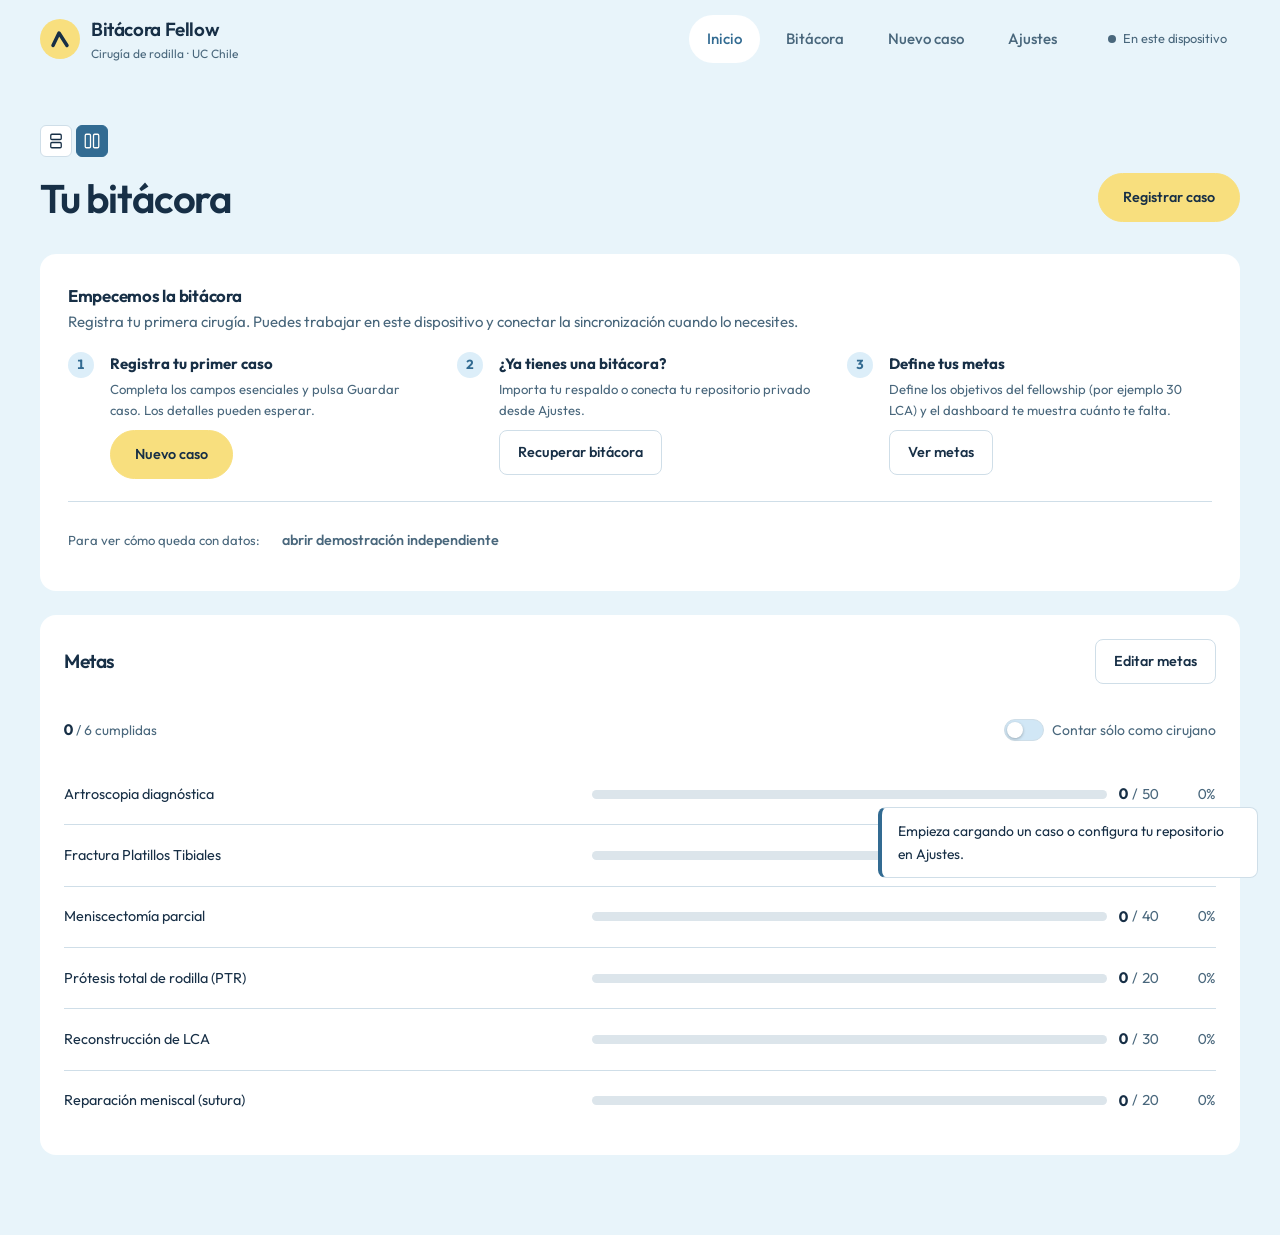
==== commit e2d9c67d: "Compact dashboard layout selector to accessible icons" ====
--- a/index.html
+++ b/index.html
@@ -6,8 +6,8 @@
 <meta name="theme-color" content="#e8f4fa">
 <title>Bitácora Fellow · Cirugía de Rodilla</title>
 <link rel="icon" href="data:image/svg+xml,%3Csvg xmlns='http://www.w3.org/2000/svg' viewBox='0 0 64 64'%3E%3Crect width='64' height='64' rx='14' fill='%230e7490'/%3E%3Cpath d='M18 45 L30 20 L46 45' stroke='%23fff' stroke-width='7' stroke-linecap='round' fill='none'/%3E%3C/svg%3E">
-<link rel="stylesheet" href="assets/css/styles.css?v=26">
-<link rel="stylesheet" href="assets/css/daybook.css?v=26">
+<link rel="stylesheet" href="assets/css/styles.css?v=27">
+<link rel="stylesheet" href="assets/css/daybook.css?v=27">
 </head>
 <body>
 <a class="skip-link" href="#contenido">Saltar al contenido</a>
@@ -20,9 +20,8 @@
 <aside class="storage-warning" id="storageWarning" role="alert" hidden><strong>No se pudo guardar en este dispositivo.</strong> Conserva esta pestaña abierta y exporta un respaldo antes de salir. <button class="btn btn-sm" id="btnEmergencyBackup" type="button">Exportar respaldo</button></aside>
 <section class="view" id="view-dashboard" hidden>
 <div class="dashboard-layout-control" role="group" aria-label="Distribución del inicio">
-<span class="muted small">Vista</span>
-<button class="layout-choice" type="button" data-dashboard-layout="single" aria-pressed="false" title="Una columna"><svg viewBox="0 0 24 24" aria-hidden="true"><rect x="5" y="3" width="14" height="7" rx="1.5"/><rect x="5" y="14" width="14" height="7" rx="1.5"/></svg><span>1 columna</span></button>
-<button class="layout-choice" type="button" data-dashboard-layout="split" aria-pressed="true" title="Dos columnas"><svg viewBox="0 0 24 24" aria-hidden="true"><rect x="3" y="3" width="7" height="18" rx="1.5"/><rect x="14" y="3" width="7" height="18" rx="1.5"/></svg><span>2 columnas</span></button>
+<button class="layout-choice" type="button" data-dashboard-layout="single" aria-label="Una columna" aria-pressed="false" title="Una columna"><svg viewBox="0 0 24 24" aria-hidden="true"><rect x="5" y="3" width="14" height="7" rx="1.5"/><rect x="5" y="14" width="14" height="7" rx="1.5"/></svg></button>
+<button class="layout-choice" type="button" data-dashboard-layout="split" aria-label="Dos columnas" aria-pressed="true" title="Dos columnas"><svg viewBox="0 0 24 24" aria-hidden="true"><rect x="3" y="3" width="7" height="18" rx="1.5"/><rect x="14" y="3" width="7" height="18" rx="1.5"/></svg></button>
 </div>
 <div class="view-head"><div><h2>Tu bitácora</h2></div><button class="btn btn-primary" type="button" data-new-case>Registrar caso</button></div>
 <div id="gettingStarted" hidden></div>
@@ -100,6 +99,6 @@
 </main>
 <div class="modal" id="modal" hidden><div class="modal-box" role="dialog" aria-modal="true" aria-labelledby="modalTitle"><header class="modal-head"><h3 id="modalTitle">Detalle del caso</h3><button class="icon-btn" type="button" id="modalClose" aria-label="Cerrar">×</button></header><div class="modal-body" id="modalBody"></div><footer class="modal-foot"><button class="btn btn-danger" type="button" id="modalDelete">Eliminar</button><div class="spacer"></div><button class="btn btn-primary" type="button" id="modalEdit">Editar</button></footer></div></div>
 <div class="toasts" id="toasts" role="status" aria-live="polite"></div>
-<script src="assets/js/config.js?v=26"></script><script src="assets/js/util.js?v=26"></script><script src="assets/js/github.js?v=26"></script><script src="assets/js/store.js?v=26"></script><script src="assets/js/charts.js?v=26"></script><script src="assets/js/form.js?v=26"></script><script src="assets/js/bitacora.js?v=26"></script><script src="assets/js/practice.js?v=26"></script><script src="assets/js/dashboard.js?v=26"></script><script src="assets/js/export.js?v=26"></script><script src="assets/js/app.js?v=26"></script>
+<script src="assets/js/config.js?v=27"></script><script src="assets/js/util.js?v=27"></script><script src="assets/js/github.js?v=27"></script><script src="assets/js/store.js?v=27"></script><script src="assets/js/charts.js?v=27"></script><script src="assets/js/form.js?v=27"></script><script src="assets/js/bitacora.js?v=27"></script><script src="assets/js/practice.js?v=27"></script><script src="assets/js/dashboard.js?v=27"></script><script src="assets/js/export.js?v=27"></script><script src="assets/js/app.js?v=27"></script>
 </body>
 </html>
--- a/assets/css/daybook.css
+++ b/assets/css/daybook.css
@@ -193,3 +193,8 @@
 .practice-context { margin-block: 12px; }
 @media (max-width: 980px) { .daybook-layout { grid-template-columns: minmax(0, 1fr) minmax(0, 1.3fr); } }
 @media (max-width: 780px) { .daybook-layout { grid-template-columns: minmax(0, 1fr); } }
+/* Compact layout selector; retain comfortable targets on touch devices. */
+.dashboard-layout-control { gap: 4px; margin-bottom: 16px; }
+.layout-choice { width: 32px; min-height: 32px; padding: 6px; justify-content: center; border-radius: 6px; }
+.layout-choice svg { width: 18px; height: 18px; }
+@media (pointer: coarse) { .layout-choice { width: 44px; min-height: 44px; } }
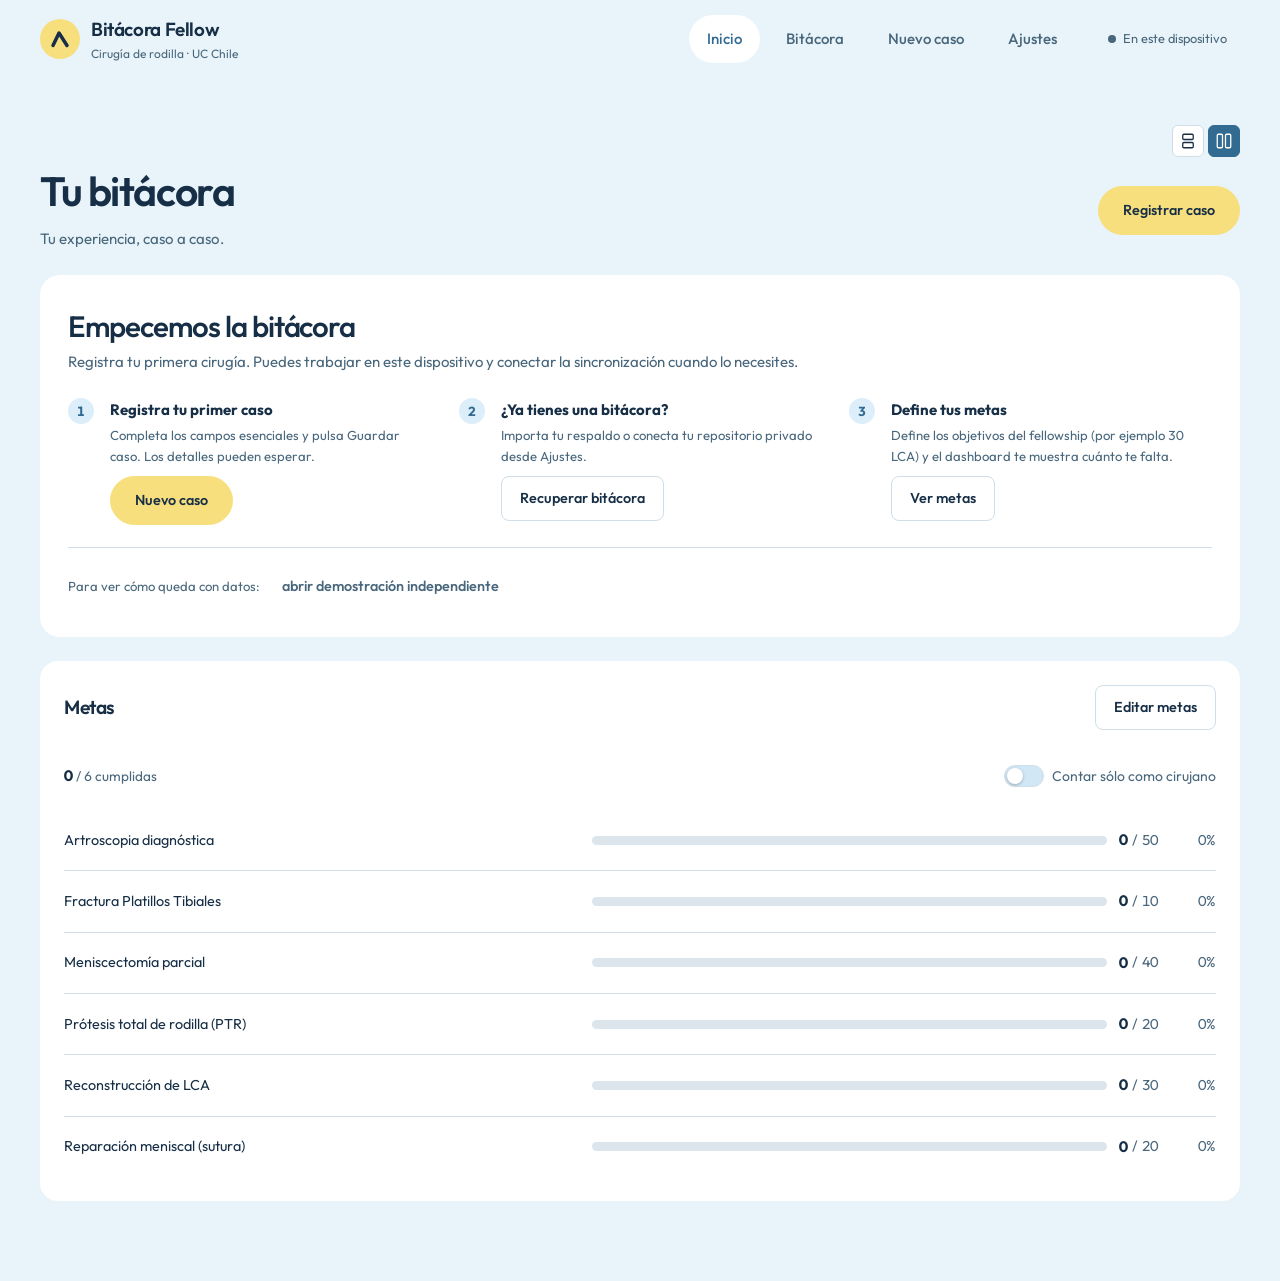
==== commit 6971ce09: "feat: agiliza el registro de casos y renueva el inicio interactivo Simplifica las opciones del formu" ====
--- a/index.html
+++ b/index.html
@@ -6,8 +6,9 @@
 <meta name="theme-color" content="#e8f4fa">
 <title>Bitácora Fellow · Cirugía de Rodilla</title>
 <link rel="icon" href="data:image/svg+xml,%3Csvg xmlns='http://www.w3.org/2000/svg' viewBox='0 0 64 64'%3E%3Crect width='64' height='64' rx='14' fill='%230e7490'/%3E%3Cpath d='M18 45 L30 20 L46 45' stroke='%23fff' stroke-width='7' stroke-linecap='round' fill='none'/%3E%3C/svg%3E">
-<link rel="stylesheet" href="assets/css/styles.css?v=27">
-<link rel="stylesheet" href="assets/css/daybook.css?v=27">
+<link rel="stylesheet" href="assets/css/styles.css?v=36">
+<link rel="stylesheet" href="assets/css/daybook.css?v=36">
+<link rel="stylesheet" href="assets/css/home.css?v=36">
 </head>
 <body>
 <a class="skip-link" href="#contenido">Saltar al contenido</a>
@@ -23,16 +24,16 @@
 <button class="layout-choice" type="button" data-dashboard-layout="single" aria-label="Una columna" aria-pressed="false" title="Una columna"><svg viewBox="0 0 24 24" aria-hidden="true"><rect x="5" y="3" width="14" height="7" rx="1.5"/><rect x="5" y="14" width="14" height="7" rx="1.5"/></svg></button>
 <button class="layout-choice" type="button" data-dashboard-layout="split" aria-label="Dos columnas" aria-pressed="true" title="Dos columnas"><svg viewBox="0 0 24 24" aria-hidden="true"><rect x="3" y="3" width="7" height="18" rx="1.5"/><rect x="14" y="3" width="7" height="18" rx="1.5"/></svg></button>
 </div>
-<div class="view-head"><div><h2>Tu bitácora</h2></div><button class="btn btn-primary" type="button" data-new-case>Registrar caso</button></div>
+<div class="view-head"><div><h2>Tu bitácora</h2><p class="home-subtitle">Tu experiencia, caso a caso.</p></div><button class="btn btn-primary" type="button" data-new-case>Registrar caso</button></div>
 <div id="gettingStarted" hidden></div>
 <div class="personal-summary" id="personalSummary"></div>
-<div class="daybook-layout" id="daybookOverview"><aside class="daybook-goals"><figure class="card chart progress-card" id="cardProgreso">
+<div class="daybook-layout" id="daybookOverview"><aside class="daybook-goals"><section id="homeGoalFocus" aria-label="Meta destacada" hidden></section><figure class="card chart progress-card" id="cardProgreso">
 <div class="section-heading"><figcaption>Metas</figcaption><button class="btn btn-sm" type="button" id="btnEditGoals" aria-expanded="false" aria-controls="goalsEditor">Editar metas</button></div>
 
 <div class="goals-head"><p class="goals-summary" id="goalsSummary"></p><label class="switch switch-line"><input type="checkbox" id="goalMode"><i aria-hidden="true"></i><em>Contar sólo como cirujano</em></label></div>
 <div class="goals" id="progressList"></div><div id="goalsEditor" hidden><div class="goals-add"><select id="goalProc" aria-label="Procedimiento de la nueva meta"></select><input type="number" id="goalMeta" min="1" max="999" placeholder="Meta" aria-label="Cantidad objetivo"><button class="btn btn-sm" id="btnAddGoal" type="button">Agregar meta</button></div><div class="goal-group-editor"><h3>Combinar procedimientos en una meta</h3><label class="field"><span>Meta que quieres agrupar</span><select id="goalGroupTarget"></select></label><label class="field"><span>Buscar procedimientos para incluir</span><input type="search" id="goalGroupSearch" placeholder="PTR, LCA, menisco…"></label><div class="chips goal-group-options" id="goalGroupOptions" aria-label="Procedimientos incluidos en la meta"></div><div class="actions-row"><button class="btn btn-sm" type="button" id="btnSaveGoalGroup">Guardar combinación</button><button class="btn btn-sm" type="button" id="btnGroupPtr">Agrupar PTR convencional y robótica</button></div></div></div>
 </figure>
-</aside><div class="daybook-activity"><section class="card practice-panel" aria-labelledby="practiceTitle"><div class="section-heading"><h3 id="practiceTitle">Procedimientos principales</h3><button class="btn btn-ghost btn-sm" id="practiceAll" type="button">Ver todos los casos</button></div><div class="practice-controls"><label class="field"><span>Período</span><select id="practicePeriod"><option value="28">Últimas 4 semanas</option><option value="84">Últimas 12 semanas</option><option value="all">Todo el historial</option></select></label><label class="field"><span>Participación</span><select id="practiceRole"></select></label></div><p class="practice-context muted small" id="practiceContext" role="status"></p><div class="practice-tiles" id="practiceTiles"></div></section><figure class="card chart"><figcaption>Casos por mes <span class="muted small" id="capPorMes"></span></figcaption><div class="chart-body" id="chartPorMes"></div></figure></div></div><details class="advanced-analysis"><summary>Más indicadores y análisis</summary><div id="dashboardData">
+</aside><div class="daybook-activity"><section class="card practice-panel" aria-labelledby="practiceTitle"><div class="section-heading"><h3 id="practiceTitle">Procedimientos principales</h3><button class="btn btn-ghost btn-sm" id="practiceAll" type="button">Ver todos los casos</button></div><div class="practice-controls"><div class="home-period-control"><span id="homePeriodLabel">Período</span><select id="practicePeriod" class="sr-only" tabindex="-1" aria-hidden="true"><option value="28">Últimas 4 semanas</option><option value="84">Últimas 12 semanas</option><option value="all">Todo el historial</option></select><div class="home-period-buttons" id="practicePeriodButtons" role="group" aria-labelledby="homePeriodLabel"><button type="button" data-home-period="28" aria-pressed="true">4 semanas</button><button type="button" data-home-period="84" aria-pressed="false">12 semanas</button><button type="button" data-home-period="all" aria-pressed="false">Historial</button></div></div></div><p class="practice-context muted small" id="practiceContext" role="status"></p><div class="practice-tiles" id="practiceTiles"></div><button class="btn btn-ghost practice-more" id="practiceMore" type="button" aria-expanded="false" aria-controls="practiceTiles" hidden></button></section><figure class="card chart"><figcaption>Casos por mes <span class="muted small" id="capPorMes"></span></figcaption><div class="chart-body" id="chartPorMes"></div></figure></div></div><details class="advanced-analysis"><summary>Más indicadores y análisis</summary><div id="dashboardData">
 <div class="section-heading"><h3>Resumen del período</h3><button class="btn btn-ghost btn-sm" id="btnClearFilters" type="button" hidden>Limpiar filtros</button></div>
 <details class="filter-panel" id="filterPanel"><summary>Filtrar casos <span id="filterSummary" class="muted">Todos los registros</span></summary><form class="filters" id="filterForm">
 <label class="field"><span>Desde</span><input type="date" name="desde"></label><label class="field"><span>Hasta</span><input type="date" name="hasta"></label><label class="field"><span>Rol</span><select name="rol"><option value="">Todos</option></select></label><label class="field"><span>Procedimiento</span><select name="procedimiento"><option value="">Todos</option></select></label><label class="field"><span>Lateralidad</span><select name="lateralidad"><option value="">Todas</option></select></label><label class="field"><span>Abordaje</span><select name="abordaje"><option value="">Todos</option></select></label><label class="field field-grow"><span>Buscar</span><input type="search" name="q" placeholder="Diagnóstico, procedimiento, etiqueta…"></label>
@@ -57,26 +58,26 @@
 <div class="case-list" id="mobileCases"></div><div class="empty card" id="tableEmpty" hidden><p id="tableEmptyText"></p><button class="btn" type="button" id="btnClearSearch">Limpiar búsqueda</button></div>
 </section>
 <section class="view" id="view-nuevo" hidden>
-<div class="view-head"><div><h2 id="formTitle">Nuevo caso</h2><p class="muted" id="formSubtitle">Completa lo esencial. Puedes agregar los detalles después.</p></div><button class="btn btn-ghost" type="button" id="btnCancelEdit" hidden>Cancelar edición</button></div>
-<p class="draft-status" id="draftStatus" role="status">Los campos con * son obligatorios.</p>
+<div class="view-head"><div><h2 id="formTitle">Nuevo caso</h2><p class="muted" id="formSubtitle" hidden></p></div><button class="btn btn-ghost" type="button" id="btnCancelEdit" hidden>Cancelar edición</button></div>
+<p class="draft-status" id="draftStatus" role="status"></p>
 <form id="caseForm" class="form" novalidate>
 <input type="hidden" name="id">
-<fieldset class="card essential-fields"><legend>Registro esencial</legend><p class="privacy"><strong>Sin datos identificatorios.</strong> Usa edad y código interno. No ingreses nombres, documentos ni números de historia clínica.</p><div class="grid essential-grid">
-<label class="field"><span>Fecha <b class="req">*</b></span><input type="date" name="fecha" required></label><label class="field"><span>Lateralidad</span><select name="lateralidad"><option value="">Sin registrar</option><option>Derecha</option><option>Izquierda</option><option>Bilateral</option></select></label><label class="field"><span>Mi rol <b class="req">*</b></span><select name="rol" required><option value="">Elegir rol</option></select></label><label class="field"><span>Abordaje <b class="req">*</b></span><select name="abordaje" required><option value="">Elegir abordaje</option></select></label>
+<fieldset class="card essential-fields"><legend class="sr-only">Datos del caso</legend><div class="grid essential-grid">
+<label class="field"><span>Fecha <b class="req">*</b></span><input type="date" name="fecha" required></label><div class="field quick-field quick-lateralidad"><span id="label-lateralidad">Lado</span><select class="sr-only" name="lateralidad" tabindex="-1" aria-hidden="true"><option value=""></option></select><div class="quick-options" data-choice="lateralidad" role="group" aria-labelledby="label-lateralidad"></div></div><div class="field quick-field quick-rol"><span id="label-rol">Mi rol <b class="req">*</b></span><select class="sr-only" name="rol" required tabindex="-1" aria-hidden="true"><option value=""></option></select><div class="quick-options" data-choice="rol" role="group" aria-labelledby="label-rol"></div></div><div class="field quick-field quick-abordaje"><span id="label-abordaje">Abordaje <b class="req">*</b></span><select class="sr-only" name="abordaje" required tabindex="-1" aria-hidden="true"><option value=""></option></select><div class="quick-options" data-choice="abordaje" role="group" aria-labelledby="label-abordaje"></div></div>
 <div class="clinical-workspace field-full">
-<div class="clinical-picker diagnosis-picker"><div class="picker-heading"><div><h3>Diagnóstico <b class="req">*</b></h3><p>El motivo de la intervención</p></div><span class="picker-symbol" aria-hidden="true">↗</span></div><label class="field"><span>Diagnóstico preoperatorio</span><input id="diagnosisSearch" name="diagnostico" required placeholder="Escribe el diagnóstico…" aria-controls="diagnosisOptions" autocomplete="off"></label><div class="diagnosis-specific" id="multiligamentaryDetails" hidden><p>Detalles de la lesión multiligamentaria · Opcionales</p><label class="field"><span>Patrón de lesión</span><input name="patronMultiligamentario" placeholder="Describe el patrón de lesión"></label><label class="field"><span>Clasificación de Schenck</span><select name="clasificacionMultiligamentaria"><option value="">Sin registrar</option><option>KD I</option><option>KD II</option><option>KD III-M</option><option>KD III-L</option><option>KD IV</option><option>KD V</option></select></label></div><div class="picker-caption">De tus registros anteriores</div><div id="diagnosisOptions" class="diagnosis-options"></div><p class="muted small">Elige una referencia o escribe un diagnóstico nuevo. Puedes ajustar el texto.</p></div>
-<div class="clinical-picker procedure-picker"><div class="picker-heading"><div><h3>Procedimiento principal <b class="req">*</b></h3><p>La intervención que define el caso</p></div><span class="picker-symbol" aria-hidden="true">↗</span></div><div class="selected-procedure" id="principalSelected" role="status"></div><p class="muted small" id="traumaProcedureContext" hidden></p><label class="field" for="principalSearch"><span>Buscar en el catálogo</span><input type="search" id="principalSearch" placeholder="Nombre o sigla: LCA, PTR, menisco…" aria-controls="principalOptions" autocomplete="off"></label><select class="sr-only" id="principalSelect" name="procedimientoPrincipal" required tabindex="-1" aria-label="Procedimiento principal"><option value="">Elegir procedimiento</option></select><div class="picker-categories" id="principalCategories" aria-label="Áreas de procedimientos"></div><div class="picker-results" id="principalOptions" aria-label="Procedimientos disponibles"></div><p class="muted small" id="principalCount" role="status"></p></div>
-<details class="clinical-picker associated-picker"><summary>Procedimientos asociados <span class="optional-label">Opcional</span></summary><div class="associated-content"><div class="picker-heading"><div><h3>Procedimientos asociados</h3><p>Completa la intervención con las técnicas adicionales</p></div><span class="optional-label">Opcional</span></div><div class="chips" id="procChips" aria-label="Procedimientos seleccionados"></div><label class="field" for="associatedSearch"><span>Buscar procedimientos adicionales</span><input type="search" id="associatedSearch" placeholder="Buscar en el catálogo…" aria-controls="procOptions" autocomplete="off"></label><div class="picker-categories" id="associatedCategories" aria-label="Áreas de procedimientos adicionales"></div><div class="picker-results" id="procOptions" aria-label="Resultados de procedimientos"></div><p class="muted small" id="associatedCount" role="status"></p></div></details>
-<div class="procedure-specific field-full" id="procedureSpecific" hidden><div class="picker-heading"><div><h3>Detalles del procedimiento</h3><p>Opcionales, según las intervenciones seleccionadas</p></div></div><div class="grid"><label class="field" id="graftField" hidden><span>Tipo de injerto · LCA</span><select name="injertoLca"><option value="">Sin registrar</option><option>Isquiotibiales</option><option>Tendón rotuliano (HTH)</option><option>Tendón cuadricipital</option><option>Aloinjerto</option><option>Otro</option></select></label><label class="field" id="meniscalTechniqueField" hidden><span>Técnica de sutura meniscal</span><select name="tecnicaMeniscal"><option value="">Sin registrar</option><option>All-inside</option><option>Inside-out</option><option>Outside-in</option><option>Mixta</option><option>Otra</option></select></label></div></div>
+<div class="clinical-picker diagnosis-picker"><label class="field"><span>Diagnóstico <b class="req">*</b></span><input id="diagnosisSearch" name="diagnostico" required placeholder="Escribe el diagnóstico…" aria-controls="diagnosisOptions" autocomplete="off"></label><div class="diagnosis-specific" id="multiligamentaryDetails" hidden><p>Detalles de la lesión multiligamentaria · Opcionales</p><label class="field"><span>Patrón de lesión</span><input name="patronMultiligamentario" placeholder="Describe el patrón de lesión"></label><label class="field"><span>Clasificación de Schenck</span><select name="clasificacionMultiligamentaria"><option value=""></option><option>KD I</option><option>KD II</option><option>KD III-M</option><option>KD III-L</option><option>KD IV</option><option>KD V</option></select></label></div><div id="diagnosisOptions" class="diagnosis-options" aria-label="Diagnósticos sugeridos" hidden></div></div>
+<div class="clinical-picker procedure-picker"><h3>Procedimiento principal <b class="req">*</b></h3><div class="selected-procedure" id="principalSelected" hidden></div><p class="muted small" id="traumaProcedureContext" hidden></p><select class="sr-only" id="principalSelect" name="procedimientoPrincipal" required tabindex="-1" aria-hidden="true"><option value=""></option></select><div id="principalCatalog" class="procedure-catalog"><label class="field" for="principalSearch"><span class="sr-only">Buscar procedimiento principal</span><input type="search" id="principalSearch" placeholder="Buscar procedimiento: LCA, PTR, menisco…" aria-controls="principalOptions" autocomplete="off"></label><div class="picker-categories" id="principalCategories" aria-label="Áreas de procedimientos"></div><div class="picker-results" id="principalOptions" aria-label="Procedimientos disponibles"></div></div></div>
+<details class="clinical-picker associated-picker"><summary>Procedimientos asociados <span class="optional-label">Opcional</span></summary><div class="associated-content"><div class="chips" id="procChips" aria-label="Procedimientos seleccionados"></div><label class="field" for="associatedSearch"><span>Buscar procedimientos adicionales</span><input type="search" id="associatedSearch" placeholder="Buscar en el catálogo…" aria-controls="procOptions" autocomplete="off"></label><div class="picker-categories" id="associatedCategories" aria-label="Áreas de procedimientos adicionales"></div><div class="picker-results" id="procOptions" aria-label="Resultados de procedimientos"></div></div></details>
+<div class="procedure-specific field-full" id="procedureSpecific" hidden><h3>Detalles del procedimiento</h3><div class="grid"><label class="field" id="graftField" hidden><span>Tipo de injerto · LCA</span><select name="injertoLca"><option value=""></option><option>Isquiotibiales</option><option>Tendón rotuliano (HTH)</option><option>Tendón cuadricipital</option><option>Aloinjerto</option><option>Otro</option></select></label><label class="field" id="meniscalTechniqueField" hidden><span>Técnica de sutura meniscal</span><select name="tecnicaMeniscal"><option value=""></option><option>All-inside</option><option>Inside-out</option><option>Outside-in</option><option>Mixta</option><option>Otra</option></select></label></div><div class="osteotomy-details" id="osteotomyTibialDetails" hidden><h4>Osteotomía tibial alta</h4><div class="grid"><div class="field"><span id="label-osteotomiaTibialTipo">Tipo de osteotomía</span><select class="sr-only" name="osteotomiaTibialTipo" tabindex="-1" aria-hidden="true"><option value=""></option></select><div class="quick-options" data-choice="osteotomiaTibialTipo" role="group" aria-labelledby="label-osteotomiaTibialTipo"></div></div><div class="field"><span id="label-osteotomiaTibialLado">Lado de la cuña</span><select class="sr-only" name="osteotomiaTibialLado" tabindex="-1" aria-hidden="true"><option value=""></option></select><div class="quick-options" data-choice="osteotomiaTibialLado" role="group" aria-labelledby="label-osteotomiaTibialLado"></div></div></div></div><div class="osteotomy-details" id="osteotomyFemoralDetails" hidden><h4>Osteotomía femoral distal</h4><div class="grid"><div class="field"><span id="label-osteotomiaFemoralTipo">Tipo de osteotomía</span><select class="sr-only" name="osteotomiaFemoralTipo" tabindex="-1" aria-hidden="true"><option value=""></option></select><div class="quick-options" data-choice="osteotomiaFemoralTipo" role="group" aria-labelledby="label-osteotomiaFemoralTipo"></div></div><div class="field"><span id="label-osteotomiaFemoralLado">Lado de la cuña</span><select class="sr-only" name="osteotomiaFemoralLado" tabindex="-1" aria-hidden="true"><option value=""></option></select><div class="quick-options" data-choice="osteotomiaFemoralLado" role="group" aria-labelledby="label-osteotomiaFemoralLado"></div></div></div></div></div>
 </div>
-<details class="procedure-specific field-full personal-details"><summary>Pasos que realicé personalmente <span class="optional-label">Opcional</span></summary><div class="picker-heading"><div><h3>Participación en la intervención</h3><p>Opcional. Marca las partes en las que participaste directamente. Las opciones se sugieren según los procedimientos y el abordaje.</p></div></div><div class="chips" id="personalStepsOptions" aria-label="Pasos que realicé personalmente"></div></details><label class="field"><span>Duración (min)</span><input type="number" name="duracionMin" min="0" max="900" inputmode="numeric"></label><label class="field"><span>Cirujano supervisor</span><input name="cirujano" list="dlCirujanos" placeholder="Dr./Dra."></label>
+<details class="procedure-specific field-full personal-details"><summary>Pasos que realicé personalmente <span class="optional-label">Opcional</span></summary><div class="chips" id="personalStepsOptions" aria-label="Pasos que realicé personalmente"></div></details><label class="field"><span>Duración (min)</span><input type="number" name="duracionMin" min="0" max="900" inputmode="numeric"></label><label class="field"><span>Cirujano supervisor</span><input name="cirujano" list="dlCirujanos" placeholder="Dr./Dra."></label>
 </div></fieldset>
-<div class="optional-heading"><h3>Detalles del caso</h3><p class="muted small">Opcionales. Se pueden completar al editar el registro.</p></div>
+<div class="optional-heading"><h3>Detalles del caso <span class="optional-label">Opcional</span></h3></div>
 <details class="form-section"><summary>Paciente y preoperatorio <span class="section-state"></span></summary><fieldset><legend class="sr-only">Paciente y preoperatorio</legend><div class="grid">
-<label class="field"><span>Código interno</span><input name="codigo" readonly></label><label class="field"><span>Hora</span><input type="time" name="hora"></label><label class="field"><span>Edad</span><input type="number" name="edad" min="0" max="120" step="1" inputmode="numeric"></label><label class="field"><span>Sexo</span><select name="sexo"><option value="">Sin registrar</option><option>Femenino</option><option>Masculino</option><option>Otro</option></select></label><label class="field"><span>IMC</span><input type="number" name="imc" min="10" max="70" step="0.1" inputmode="decimal"></label><label class="field"><span>Institución / servicio</span><input name="institucion" placeholder="Hospital, clínica…"></label><label class="field field-full"><span>Antecedentes de la rodilla</span><textarea name="antecedentesRodilla" rows="2"></textarea></label><label class="field field-full"><span>Comorbilidades / medicación relevante</span><textarea name="comorbilidades" rows="2"></textarea></label>
+<label class="field"><span>Código interno</span><input name="codigo" readonly></label><label class="field"><span>Hora</span><input type="time" name="hora"></label><label class="field"><span>Edad</span><input type="number" name="edad" min="0" max="120" step="1" inputmode="numeric"></label><label class="field"><span>Sexo</span><select name="sexo"><option value=""></option><option>Femenino</option><option>Masculino</option><option>Otro</option></select></label><label class="field"><span>IMC</span><input type="number" name="imc" min="10" max="70" step="0.1" inputmode="decimal"></label><label class="field"><span>Institución / servicio</span><input name="institucion" placeholder="Hospital, clínica…"></label><label class="field field-full"><span>Antecedentes de la rodilla</span><textarea name="antecedentesRodilla" rows="2"></textarea></label><label class="field field-full"><span>Comorbilidades / medicación relevante</span><textarea name="comorbilidades" rows="2"></textarea></label>
 </div></fieldset></details>
 <details class="form-section"><summary>Técnica y hallazgos <span class="section-state"></span></summary><fieldset><legend class="sr-only">Técnica y hallazgos</legend><div class="grid">
-<label class="field"><span>Anestesia</span><select name="anestesia"><option value="">Sin registrar</option></select></label><label class="field field-inline"><span>Isquemia / torniquete</span><span class="switch"><input type="checkbox" name="torniquete"><i aria-hidden="true"></i><em>Usado</em></span></label><label class="field" data-conditional="torniquete"><span>Tiempo de isquemia (min)</span><input type="number" name="torniqueteMin" min="0" max="400" inputmode="numeric"></label>
+<label class="field"><span>Anestesia</span><select name="anestesia"><option value=""></option></select></label><label class="field field-inline"><span>Isquemia / torniquete</span><span class="switch"><input type="checkbox" name="torniquete"><i aria-hidden="true"></i><em>Usado</em></span></label><label class="field" data-conditional="torniquete"><span>Tiempo de isquemia (min)</span><input type="number" name="torniqueteMin" min="0" max="400" inputmode="numeric"></label>
 <label class="field field-full"><span>Hallazgos intraoperatorios</span><textarea name="hallazgos" rows="3"></textarea></label><label class="field field-full"><span>Implantes y materiales</span><textarea name="implantes" rows="2"></textarea></label><label class="field field-inline"><span>Complicación intraoperatoria</span><span class="switch"><input type="checkbox" name="complicacionIntraop"><i aria-hidden="true"></i><em>Sí</em></span></label><label class="field field-full" data-conditional="complicacionIntraop"><span>Detalle de la complicación intraoperatoria</span><textarea name="complicacionIntraopDetalle" rows="2"></textarea></label>
 </div></fieldset></details>
 
@@ -99,6 +100,6 @@
 </main>
 <div class="modal" id="modal" hidden><div class="modal-box" role="dialog" aria-modal="true" aria-labelledby="modalTitle"><header class="modal-head"><h3 id="modalTitle">Detalle del caso</h3><button class="icon-btn" type="button" id="modalClose" aria-label="Cerrar">×</button></header><div class="modal-body" id="modalBody"></div><footer class="modal-foot"><button class="btn btn-danger" type="button" id="modalDelete">Eliminar</button><div class="spacer"></div><button class="btn btn-primary" type="button" id="modalEdit">Editar</button></footer></div></div>
 <div class="toasts" id="toasts" role="status" aria-live="polite"></div>
-<script src="assets/js/config.js?v=27"></script><script src="assets/js/util.js?v=27"></script><script src="assets/js/github.js?v=27"></script><script src="assets/js/store.js?v=27"></script><script src="assets/js/charts.js?v=27"></script><script src="assets/js/form.js?v=27"></script><script src="assets/js/bitacora.js?v=27"></script><script src="assets/js/practice.js?v=27"></script><script src="assets/js/dashboard.js?v=27"></script><script src="assets/js/export.js?v=27"></script><script src="assets/js/app.js?v=27"></script>
+<script src="assets/js/config.js?v=36"></script><script src="assets/js/util.js?v=36"></script><script src="assets/js/github.js?v=36"></script><script src="assets/js/store.js?v=36"></script><script src="assets/js/charts.js?v=36"></script><script src="assets/js/form.js?v=36"></script><script src="assets/js/bitacora.js?v=36"></script><script src="assets/js/practice.js?v=36"></script><script src="assets/js/home.js?v=36"></script><script src="assets/js/dashboard.js?v=36"></script><script src="assets/js/export.js?v=36"></script><script src="assets/js/app.js?v=36"></script>
 </body>
 </html>
--- a/assets/css/styles.css
+++ b/assets/css/styles.css
@@ -854,3 +854,54 @@
   .picker-categories button { min-height: 44px; padding: 8px 2px; font-size: .7rem; }
   .view-head h2 { font-size: 2.25rem; }
 }
+
+/* Direct case entry: short choices stay visible. */
+#view-nuevo .view-head { margin-bottom: 24px; }
+#view-nuevo .draft-status:empty { display: none; }
+#view-nuevo .draft-status { margin: -12px 0 16px; font-size: .8rem; }
+#caseForm .essential-fields > legend.sr-only { float: none; width: 1px; margin: 0; }
+#caseForm .essential-grid { grid-template-columns: minmax(180px, 1fr) minmax(220px, 1fr); gap: 24px; }
+#caseForm .quick-rol, #caseForm .quick-abordaje { grid-column: 1 / -1; }
+.quick-options { display: flex; flex-wrap: wrap; gap: 8px; }
+.quick-options button { min-height: 44px; padding: 10px 14px; border: 1px solid var(--border); border-radius: 9px; background: var(--surface); color: var(--text); font: inherit; font-size: .875rem; line-height: 1.4; cursor: pointer; transition: background var(--dur), border-color var(--dur); }
+.quick-options button:hover { border-color: var(--accent); background: var(--accent-soft); }
+.quick-options button[aria-pressed="true"] { border-color: var(--accent); background: var(--accent); color: var(--on-accent); }
+.quick-options button:focus-visible, #caseForm .catalog-option:focus-visible, #caseForm .diagnosis-options button:focus-visible { outline: 2px solid var(--accent); outline-offset: 3px; }
+.quick-options[aria-invalid] { border-left: 3px solid var(--danger); padding-left: 8px; }
+#caseForm .quick-lateralidad .quick-options button { flex: 1; }
+#caseForm .clinical-workspace { grid-template-columns: minmax(0, 1fr); gap: 24px; }
+#caseForm .clinical-picker { padding: 0; border: 0; border-radius: 0; background: transparent; gap: 12px; }
+#caseForm .procedure-picker > h3 { font-size: .875rem; font-weight: 600; letter-spacing: 0; margin: 0; }
+#caseForm .procedure-catalog { display: grid; gap: 12px; }
+#caseForm .picker-results { grid-template-columns: repeat(2, minmax(0, 1fr)); max-height: 320px; }
+#caseForm .catalog-option { min-height: 56px; padding: 10px 12px; }
+#caseForm .selected-procedure { min-height: 48px; padding: 8px 12px; }
+#caseForm .selected-procedure strong { flex: 1; }
+#caseForm .selected-procedure .btn { flex: none; font-size: .8rem; padding: 6px 10px; }
+#caseForm .diagnosis-options { margin-top: -4px; border: 1px solid var(--border); border-radius: 10px; overflow: hidden; }
+#caseForm .diagnosis-options button { min-height: 44px; padding: 10px 14px; background: var(--surface); }
+#caseForm .diagnosis-options button:last-child { border-bottom: 0; }
+#caseForm .diagnosis-options button:hover { background: var(--accent-soft); }
+#caseForm .associated-picker { border-top: 1px solid var(--border); padding-top: 12px; }
+#caseForm .associated-picker summary { padding: 8px 0; }
+#caseForm .associated-content { display: grid; gap: 12px; padding-top: 12px; }
+#caseForm .personal-details { padding: 0; background: transparent; border: 0; }
+#caseForm .personal-details summary { padding: 8px 0; }
+#caseForm .personal-details .chips { margin-top: 12px; }
+#caseForm .optional-heading h3 { display: flex; align-items: center; gap: 12px; font-size: 1rem; }
+@media (max-width: 700px) {
+  #caseForm .essential-grid { grid-template-columns: minmax(0, 1fr); gap: 20px; }
+  #caseForm .essential-grid > .field:nth-last-child(-n+2) { grid-column: auto; }
+  #caseForm .picker-results { grid-template-columns: minmax(0, 1fr); }
+  #caseForm .quick-rol .quick-options, #caseForm .quick-abordaje .quick-options { display: grid; grid-template-columns: repeat(2, minmax(0, 1fr)); }
+  #caseForm .quick-options button { padding: 10px 8px; font-size: .8rem; }
+  #caseForm .selected-procedure { flex-wrap: wrap; }
+}
+
+#caseForm .associated-picker > summary .optional-label, #caseForm .personal-details > summary .optional-label { display: inline; float: none; margin-left: 8px; border: 0; padding: 0; white-space: nowrap; }
+@media (max-width: 700px) { #caseForm .picker-results { max-height: none; overflow: visible; } }
+
+#caseForm .osteotomy-details { margin-top: 20px; }
+#caseForm .osteotomy-details h4 { font-size: .9rem; font-weight: 600; margin: 0; }
+#caseForm .osteotomy-details .grid { margin-top: 12px; }
+#caseForm .osteotomy-details .quick-options button { flex: 1; }
--- a/assets/css/home.css
+++ b/assets/css/home.css
@@ -0,0 +1,153 @@
+
+/* Home frames: cumulative experience above period-specific activity. */
+#view-dashboard { --home-ease: cubic-bezier(.22,.8,.3,1); }
+#view-dashboard .dashboard-layout-control { justify-content: flex-end; margin-bottom: 12px; }
+#view-dashboard > .view-head { margin-bottom: 24px; align-items: center; }
+#view-dashboard > .view-head h2 { font-size: clamp(2rem, 3.2vw, 3.3rem); line-height: 1.12; }
+.home-subtitle { margin: 8px 0 0; color: var(--muted); font-size: .85rem; }
+#view-dashboard .personal-summary { display: grid; grid-template-columns: 1.15fr .85fr .85fr 1.25fr; gap: 0; padding: 0; border: 0; border-radius: 20px; overflow: hidden; margin-bottom: 28px; background: var(--surface); }
+.home-stat, .home-recent { container-type: inline-size; min-width: 0; text-align: left; font: inherit; border: 0; color: var(--text); background: transparent; padding: 24px; display: flex; flex-direction: column; align-items: flex-start; gap: 12px; cursor: pointer; transition: background 220ms, box-shadow 220ms; }
+.home-stat-primary { background: var(--accent-soft); }
+.home-stat + .home-stat, .home-recent { border-left: 1px solid var(--border); }
+#view-dashboard .home-stat-label { font-size: .8125rem; line-height: 1.4; color: var(--muted); font-weight: 500; }
+#view-dashboard .home-stat b { font-size: clamp(1.8rem, 22cqi, 3.2rem); font-weight: 500; letter-spacing: -.055em; line-height: 1; padding-bottom: 4px; }
+#view-dashboard .home-stat-primary b { font-size: clamp(1.8rem, 26cqi, 4.2rem); }
+#view-dashboard .home-stat-link { display: flex; align-items: center; gap: 10px; margin-top: auto; font-size: .8125rem; line-height: 1.4; color: var(--accent); }
+#view-dashboard .home-stat-link > span { display: inline; color: inherit; font-size: 1rem; transition: transform 220ms; }
+.home-recent strong { font-size: 1rem; font-weight: 550; line-height: 1.4; text-wrap: pretty; }
+#view-dashboard .home-recent-date { font-size: .8125rem; line-height: 1.4; overflow-wrap: anywhere; color: var(--muted); }
+#view-dashboard .daybook-layout { grid-template-columns: minmax(0, 1.4fr) minmax(0, 1fr); gap: 24px; align-items: start; }
+#view-dashboard .daybook-activity { order: 1; gap: 20px; }
+#view-dashboard .daybook-goals { order: 2; container-type: inline-size; display: grid; gap: 20px; }
+#view-dashboard .daybook-goals .progress-card { padding: 24px; background: var(--surface); border-radius: 18px; }
+#view-dashboard .practice-panel { padding: 24px; border-radius: 18px; }
+#view-dashboard .practice-panel .section-heading h3 { font-size: clamp(1rem, 5cqi, 1.15rem); line-height: 1.3; font-weight: 550; }
+#view-dashboard .practice-controls { grid-template-columns: minmax(0, 1fr); align-items: end; gap: 16px; }
+.home-period-control { display: grid; gap: 7px; min-width: 0; }
+.home-period-control > span { font-size: .8125rem; font-weight: 500; }
+.home-period-buttons { display: flex; gap: 3px; background: var(--surface-2); border-radius: 10px; padding: 4px; }
+.home-period-buttons button { border: 0; background: transparent; color: var(--muted); font: inherit; font-size: .8125rem; line-height: 1.35; padding: 9px 6px; min-height: 44px; min-width: 0; flex: 1; white-space: normal; border-radius: 7px; cursor: pointer; transition: background 180ms, color 180ms; }
+.home-period-buttons button[aria-pressed="true"] { background: var(--accent); color: var(--on-accent); }
+.home-period-buttons button:focus-visible { outline: 2px solid var(--accent); outline-offset: 2px; }
+#view-dashboard .practice-context { margin: 18px 0 12px; font-size: .85rem; }
+#view-dashboard .practice-context::after { content: ' en el período'; color: var(--muted); }
+#view-dashboard .practice-tile { transition: transform 220ms var(--home-ease), box-shadow 220ms, background 220ms; }
+
+#view-dashboard .practice-tile strong { font-weight: 500; line-height: 1.4; }
+
+#view-dashboard .practice-tile > span { font-variant-numeric: tabular-nums; }
+.home-focus-button { display: grid; gap: 10px; text-align: left; width: 100%; padding: 22px 24px; border: 0; border-left: 4px solid var(--brand-yellow); border-radius: 0 16px 16px 0; color: var(--text); background: var(--accent-soft); font: inherit; cursor: pointer; transition: background 220ms, transform 220ms; }
+.home-focus-button strong { font-size: 1.05rem; line-height: 1.35; font-weight: 550; }
+.home-focus-progress { display: flex; gap: 5px; align-items: baseline; font-size: .85rem; }
+.home-focus-progress b { font-size: 1.7rem; font-weight: 500; letter-spacing: -.04em; }
+.home-focus-progress > span { margin-left: auto; font-size: 1.2rem; }
+.home-focus-note { color: var(--muted); font-size: .8125rem; line-height: 1.45; overflow-wrap: anywhere; }
+#view-dashboard .goal { transition: background 240ms; }
+#view-dashboard .goal.is-focused { background: var(--accent-soft); border-radius: 8px; outline: 2px solid var(--accent); outline-offset: 4px; }
+
+#view-dashboard .daybook-activity > .chart { padding: 22px 24px; border-radius: 18px; background: var(--surface); }
+#view-dashboard .getting-started { max-width: none; border-radius: 20px; padding: 28px; background: var(--surface); }
+#view-dashboard .getting-started h3 { font-size: clamp(1.6rem, 2.3vw, 2rem); letter-spacing: -.035em; font-weight: 550; }
+#view-dashboard .gs-steps { gap: 28px; margin-top: 24px; }
+#view-dashboard .advanced-analysis { margin-top: 28px; }
+#view-dashboard[data-layout="single"] .daybook-layout { grid-template-columns: minmax(0, 1fr); }
+#view-dashboard .daybook-layout.is-empty { display: block; }
+@media (hover: hover) and (pointer: fine) {
+  .home-stat:hover, .home-recent:hover { background: var(--accent-soft); box-shadow: inset 0 -3px var(--brand-yellow); }
+  .home-stat:hover .home-stat-link > span, .home-recent:hover .home-stat-link > span { transform: translate(3px, -3px); }
+  #view-dashboard .practice-tile:hover { transform: translateY(-3px); box-shadow: inset 0 0 0 2px var(--practice-text), 0 8px 18px -12px var(--accent); }
+  .home-focus-button:hover { transform: translateY(-2px); }
+}
+@media (max-width: 980px) {
+  #view-dashboard .personal-summary { grid-template-columns: 1fr 1fr; }
+  .home-stat, .home-recent { padding: 22px; }
+  #view-dashboard .personal-summary > :nth-child(3), #view-dashboard .personal-summary > :nth-child(4) { border-top: 1px solid var(--border); }
+  #view-dashboard .personal-summary > :nth-child(3) { border-left: 0; }
+  #view-dashboard .practice-controls { grid-template-columns: 1fr; gap: 12px; }
+}
+@media (max-width: 780px) {
+  #view-dashboard .daybook-layout { grid-template-columns: minmax(0, 1fr); gap: 24px; }
+  #view-dashboard > .view-head { align-items: flex-start; gap: 12px; }
+  #view-dashboard > .view-head h2 { font-size: clamp(1.75rem, 7vw, 2.2rem); }
+  #view-dashboard > .view-head .btn { padding: 11px 16px; font-size: .875rem; flex-shrink: 0; }
+  .home-subtitle { font-size: .875rem; max-width: 32ch; }
+  #view-dashboard .personal-summary { border-radius: 16px; }
+  .home-stat, .home-recent { padding: 18px 16px; gap: 10px; }
+  .home-recent strong { font-size: .875rem; overflow-wrap: anywhere; }
+  #view-dashboard .practice-panel, #view-dashboard .daybook-goals .progress-card { padding: 20px; }
+
+  #view-dashboard .practice-tile { color: var(--text); }
+  #view-dashboard .gs-steps { grid-template-columns: minmax(0, 1fr); gap: 24px; }
+}
+@media (prefers-reduced-motion: reduce) {
+  #view-dashboard *, #view-dashboard *::before, #view-dashboard *::after { animation: none !important; transition: none !important; }
+  #view-dashboard .practice-tile:hover, .home-focus-button:hover { transform: none; }
+}
+@media print {
+  .home-period-buttons, .home-stat-link { display: none; }
+  #view-dashboard .personal-summary { grid-template-columns: repeat(4, minmax(0, 1fr)); }
+}
+
+/* Ordered procedure cards replace the role filter and the proportional bars. */
+#view-dashboard .practice-panel { container-type: inline-size; }
+#view-dashboard .home-period-control { max-width: 390px; }
+#view-dashboard .practice-tiles { position: static; height: auto; display: grid; grid-template-columns: repeat(auto-fit, minmax(min(100%, 10.5rem), 1fr)); gap: 12px; margin: 16px 0 0; }
+#view-dashboard .practice-tile { container-type: inline-size; position: relative; inset: auto; width: auto; height: auto; min-width: 0; min-height: 164px; padding: 18px; border: 0; border-radius: 12px; display: flex; flex-direction: column; align-items: stretch; justify-content: flex-start; gap: 12px; background: var(--accent-soft); color: var(--text); box-shadow: none; }
+#view-dashboard .practice-tile:first-child { background: var(--practice-1); color: var(--practice-text); }
+#view-dashboard .practice-tiles[data-odd="true"] .practice-tile:first-child { grid-column: 1 / -1; }
+#view-dashboard .practice-tile::before, #view-dashboard .practice-tile::after { content: none; display: none; }
+#view-dashboard .practice-tile strong { min-width: 0; max-width: none; font-size: clamp(.9375rem, 6cqi, 1.125rem); line-height: 1.4; text-wrap: pretty; overflow-wrap: anywhere; hyphens: none; }
+#view-dashboard .practice-tile span { min-width: 0; font-size: inherit; white-space: normal; font-weight: 400; }
+#view-dashboard .practice-card-top, #view-dashboard .practice-card-bottom { display: flex; justify-content: space-between; align-items: center; gap: 8px; }
+#view-dashboard .practice-tile .practice-card-top { opacity: .8; font-size: .75rem; }
+#view-dashboard .practice-tile .practice-card-arrow { font-size: 1.1rem; line-height: 1; transition: transform 220ms; }
+#view-dashboard .practice-card-bottom { margin-top: auto; flex-wrap: wrap; row-gap: 10px; }
+#view-dashboard .practice-card-count { display: flex; align-items: baseline; flex-wrap: wrap; gap: 4px 6px; }
+#view-dashboard .practice-card-count b { font-size: clamp(1.75rem, 12cqi, 2.5rem); overflow-wrap: anywhere; font-weight: 500; letter-spacing: -.05em; line-height: 1; font-variant-numeric: tabular-nums; }
+#view-dashboard .practice-card-count small { display: inline; font-size: .8125rem; line-height: 1.35; }
+#view-dashboard .practice-tile .practice-card-share { font-size: .8125rem; line-height: 1.35; flex: none; padding: 5px 8px; border: 1px solid currentColor; border-radius: 24px; opacity: .8; font-variant-numeric: tabular-nums; }
+#view-dashboard .practice-more { width: 100%; margin-top: 14px; min-height: 44px; }
+#view-dashboard .practice-tiles > .empty, #view-dashboard .practice-tile:only-child { grid-column: 1 / -1; }
+#view-dashboard .practice-tile:focus-visible { outline: 3px solid var(--accent); outline-offset: 3px; }
+@media (hover: hover) and (pointer: fine) {
+  #view-dashboard .practice-tile:hover { box-shadow: inset 0 0 0 2px var(--accent); transform: translateY(-3px); }
+  #view-dashboard .practice-tile:first-child:hover { box-shadow: inset 0 0 0 2px var(--practice-text); }
+  #view-dashboard .practice-tile:hover .practice-card-arrow { transform: translate(2px, -2px); }
+}
+@container (min-width: 680px) {
+  #view-dashboard .practice-tiles { grid-template-columns: repeat(auto-fit, minmax(min(100%, 12rem), 1fr)); }
+  #view-dashboard .practice-tiles[data-odd="true"] .practice-tile:first-child { grid-column: auto; }
+}
+@media (max-width: 780px) {
+  #view-dashboard .practice-panel { padding: clamp(16px, 4vw, 20px); }
+  #view-dashboard .practice-tile { padding: 16px; min-height: 148px; gap: 12px; }
+  #view-dashboard .practice-panel .section-heading { align-items: flex-start; gap: 4px; }
+  #view-dashboard #practiceAll { padding: 8px 0; font-size: .8125rem; min-height: 44px; justify-content: flex-start; }
+  #view-dashboard .home-focus-button { padding: 18px; }
+  #view-dashboard .home-focus-button strong { font-size: clamp(.9375rem, 5cqi, 1.05rem); overflow-wrap: anywhere; }
+  #view-dashboard .home-focus-progress { flex-wrap: wrap; }
+  #view-dashboard .home-focus-progress b { font-size: 1.6rem; }
+  #view-dashboard .goal { gap: 8px; }
+  #view-dashboard .goal-name { font-size: .875rem; line-height: 1.45; }
+  #view-dashboard .goal-count { font-size: .8125rem; flex-wrap: wrap; }
+  #view-dashboard .goal-pct { font-size: .8125rem; }
+  #view-dashboard .practice-more { font-size: .875rem; white-space: normal; }
+}
+@media (prefers-reduced-motion: reduce) { #view-dashboard .practice-tile:hover, #view-dashboard .practice-tile:hover .practice-card-arrow { transform: none; } }
+
+@container (max-width: 22rem) {
+  #view-dashboard .practice-panel .section-heading { flex-direction: column; }
+}
+
+/* Monthly plot: legible axes at the current panel width, with a translucent area. */
+#chartPorMes .monthly-plot { display: block; width: 100%; height: 224px; overflow: visible; }
+#chartPorMes .monthly-grid { stroke: var(--chart-edge); stroke-opacity: .2; stroke-width: 1; stroke-dasharray: 3 5; }
+#chartPorMes .monthly-axis { fill: var(--muted); font-family: var(--sans); font-size: 12px; font-variant-numeric: tabular-nums; }
+#chartPorMes .monthly-area { fill: var(--accent); fill-opacity: .16; }
+#chartPorMes .monthly-line { fill: none; stroke: var(--accent); stroke-width: 2.5; stroke-linecap: round; stroke-linejoin: round; vector-effect: non-scaling-stroke; }
+#chartPorMes .monthly-dot { fill: var(--surface); stroke: var(--accent); stroke-width: 2.5; vector-effect: non-scaling-stroke; }
+#chartPorMes .monthly-dot:hover { fill: var(--accent); }
+#chartPorMes .chart-values { margin-top: 12px; }
+@media (max-width: 780px) {
+  #view-dashboard .daybook-activity > .chart { padding: 20px 16px; }
+}
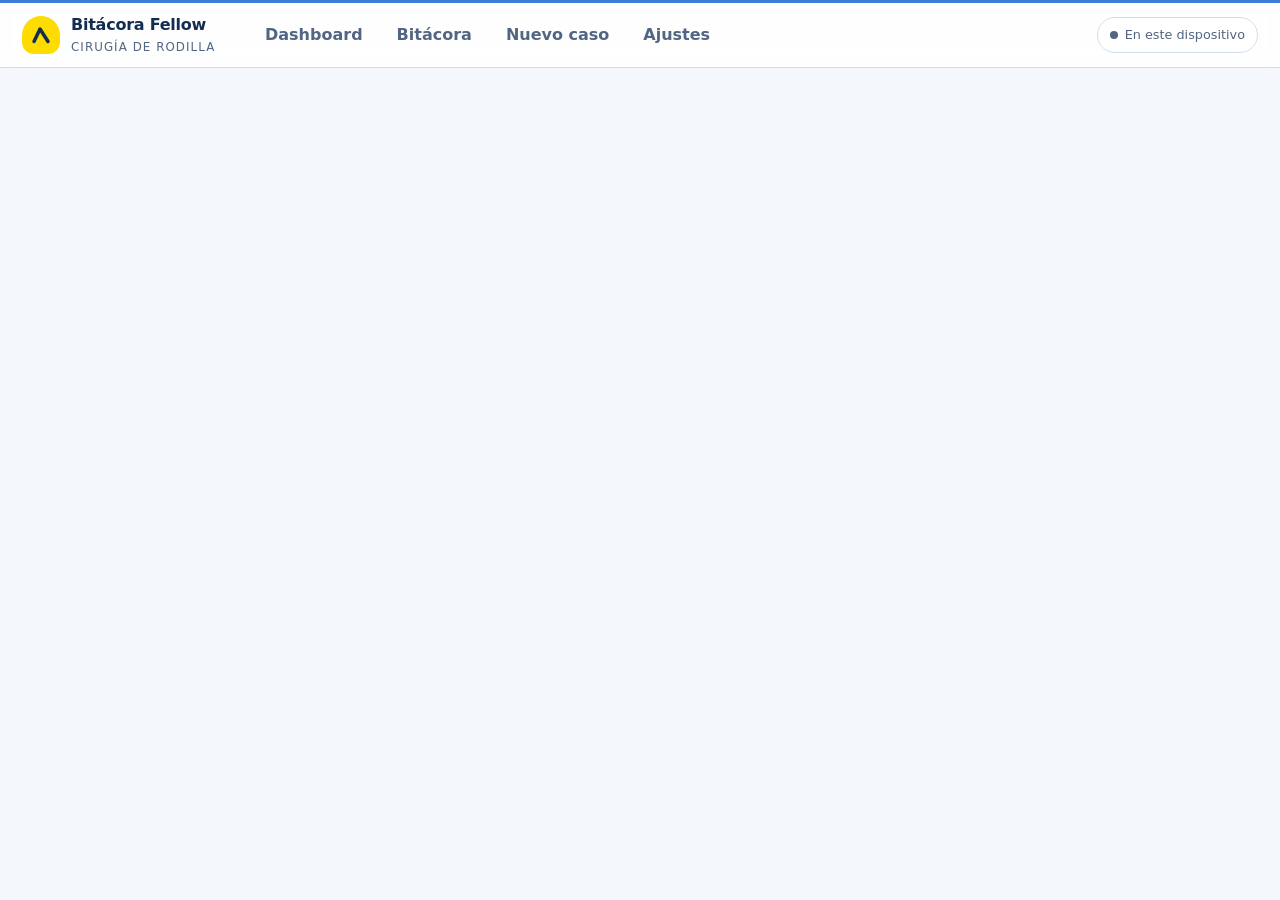
==== commit 6f22a23d: "feat: destaca metas y agrega filtros de cirugias frecuentes" ====
--- a/index.html
+++ b/index.html
@@ -3,81 +3,73 @@
 <head>
 <meta charset="utf-8"><meta name="viewport" content="width=device-width, initial-scale=1"><meta name="robots" content="noindex, nofollow">
 <meta name="description" content="Bitácora personal de cirugía de rodilla: registro de casos y progreso del fellowship.">
-<meta name="theme-color" content="#e8f4fa">
+<meta name="theme-color" content="#f4f7fc" media="(prefers-color-scheme: light)"><meta name="theme-color" content="#0c1830" media="(prefers-color-scheme: dark)">
 <title>Bitácora Fellow · Cirugía de Rodilla</title>
 <link rel="icon" href="data:image/svg+xml,%3Csvg xmlns='http://www.w3.org/2000/svg' viewBox='0 0 64 64'%3E%3Crect width='64' height='64' rx='14' fill='%230e7490'/%3E%3Cpath d='M18 45 L30 20 L46 45' stroke='%23fff' stroke-width='7' stroke-linecap='round' fill='none'/%3E%3C/svg%3E">
-<link rel="stylesheet" href="assets/css/styles.css?v=36">
-<link rel="stylesheet" href="assets/css/daybook.css?v=36">
-<link rel="stylesheet" href="assets/css/home.css?v=36">
+<link rel="stylesheet" href="assets/css/styles.css?v=20">
 </head>
 <body>
 <a class="skip-link" href="#contenido">Saltar al contenido</a>
 <header class="topbar">
-<div class="brand"><span class="brand-mark" aria-hidden="true"><svg viewBox="0 0 64 64"><path d="M18 45 L30 20 L46 45" fill="none" stroke="currentColor" stroke-width="7" stroke-linecap="round" stroke-linejoin="round"/></svg></span><div class="brand-text"><h1>Bitácora Fellow</h1><p>Cirugía de rodilla · UC Chile</p></div></div>
-<nav class="tabs" id="mainNav" aria-label="Secciones"><button class="tab" type="button" data-view="dashboard">Inicio</button><button class="tab" type="button" data-view="bitacora">Bitácora</button><button class="tab" type="button" data-view="nuevo">Nuevo caso</button><button class="tab" type="button" data-view="ajustes">Ajustes</button></nav>
+<div class="brand"><span class="brand-mark" aria-hidden="true"><svg viewBox="0 0 64 64"><path d="M18 45 L30 20 L46 45" fill="none" stroke="currentColor" stroke-width="7" stroke-linecap="round" stroke-linejoin="round"/></svg></span><div class="brand-text"><h1>Bitácora Fellow</h1><p>Cirugía de Rodilla</p></div></div>
+<nav class="tabs" id="mainNav" aria-label="Secciones"><button class="tab" type="button" data-view="dashboard">Dashboard</button><button class="tab" type="button" data-view="bitacora">Bitácora</button><button class="tab" type="button" data-view="nuevo">Nuevo caso</button><button class="tab" type="button" data-view="ajustes">Ajustes</button></nav>
 <button class="sync-chip" id="syncStatus" type="button" title="Estado de guardado"><span class="dot" id="syncDot"></span><span id="syncText">En este dispositivo</span></button>
 </header>
 <main id="contenido" tabindex="-1">
 <aside class="storage-warning" id="storageWarning" role="alert" hidden><strong>No se pudo guardar en este dispositivo.</strong> Conserva esta pestaña abierta y exporta un respaldo antes de salir. <button class="btn btn-sm" id="btnEmergencyBackup" type="button">Exportar respaldo</button></aside>
 <section class="view" id="view-dashboard" hidden>
-<div class="dashboard-layout-control" role="group" aria-label="Distribución del inicio">
-<button class="layout-choice" type="button" data-dashboard-layout="single" aria-label="Una columna" aria-pressed="false" title="Una columna"><svg viewBox="0 0 24 24" aria-hidden="true"><rect x="5" y="3" width="14" height="7" rx="1.5"/><rect x="5" y="14" width="14" height="7" rx="1.5"/></svg></button>
-<button class="layout-choice" type="button" data-dashboard-layout="split" aria-label="Dos columnas" aria-pressed="true" title="Dos columnas"><svg viewBox="0 0 24 24" aria-hidden="true"><rect x="3" y="3" width="7" height="18" rx="1.5"/><rect x="14" y="3" width="7" height="18" rx="1.5"/></svg></button>
-</div>
-<div class="view-head"><div><h2>Tu bitácora</h2><p class="home-subtitle">Tu experiencia, caso a caso.</p></div><button class="btn btn-primary" type="button" data-new-case>Registrar caso</button></div>
+<div class="view-head"><button class="btn btn-primary" type="button" data-new-case>Registrar caso</button></div>
 <div id="gettingStarted" hidden></div>
-<div class="personal-summary" id="personalSummary"></div>
-<div class="daybook-layout" id="daybookOverview"><aside class="daybook-goals"><section id="homeGoalFocus" aria-label="Meta destacada" hidden></section><figure class="card chart progress-card" id="cardProgreso">
-<div class="section-heading"><figcaption>Metas</figcaption><button class="btn btn-sm" type="button" id="btnEditGoals" aria-expanded="false" aria-controls="goalsEditor">Editar metas</button></div>
-
-<div class="goals-head"><p class="goals-summary" id="goalsSummary"></p><label class="switch switch-line"><input type="checkbox" id="goalMode"><i aria-hidden="true"></i><em>Contar sólo como cirujano</em></label></div>
-<div class="goals" id="progressList"></div><div id="goalsEditor" hidden><div class="goals-add"><select id="goalProc" aria-label="Procedimiento de la nueva meta"></select><input type="number" id="goalMeta" min="1" max="999" placeholder="Meta" aria-label="Cantidad objetivo"><button class="btn btn-sm" id="btnAddGoal" type="button">Agregar meta</button></div><div class="goal-group-editor"><h3>Combinar procedimientos en una meta</h3><label class="field"><span>Meta que quieres agrupar</span><select id="goalGroupTarget"></select></label><label class="field"><span>Buscar procedimientos para incluir</span><input type="search" id="goalGroupSearch" placeholder="PTR, LCA, menisco…"></label><div class="chips goal-group-options" id="goalGroupOptions" aria-label="Procedimientos incluidos en la meta"></div><div class="actions-row"><button class="btn btn-sm" type="button" id="btnSaveGoalGroup">Guardar combinación</button><button class="btn btn-sm" type="button" id="btnGroupPtr">Agrupar PTR convencional y robótica</button></div></div></div>
-</figure>
-</aside><div class="daybook-activity"><section class="card practice-panel" aria-labelledby="practiceTitle"><div class="section-heading"><h3 id="practiceTitle">Procedimientos principales</h3><button class="btn btn-ghost btn-sm" id="practiceAll" type="button">Ver todos los casos</button></div><div class="practice-controls"><div class="home-period-control"><span id="homePeriodLabel">Período</span><select id="practicePeriod" class="sr-only" tabindex="-1" aria-hidden="true"><option value="28">Últimas 4 semanas</option><option value="84">Últimas 12 semanas</option><option value="all">Todo el historial</option></select><div class="home-period-buttons" id="practicePeriodButtons" role="group" aria-labelledby="homePeriodLabel"><button type="button" data-home-period="28" aria-pressed="true">4 semanas</button><button type="button" data-home-period="84" aria-pressed="false">12 semanas</button><button type="button" data-home-period="all" aria-pressed="false">Historial</button></div></div></div><p class="practice-context muted small" id="practiceContext" role="status"></p><div class="practice-tiles" id="practiceTiles"></div><button class="btn btn-ghost practice-more" id="practiceMore" type="button" aria-expanded="false" aria-controls="practiceTiles" hidden></button></section><figure class="card chart"><figcaption>Casos por mes <span class="muted small" id="capPorMes"></span></figcaption><div class="chart-body" id="chartPorMes"></div></figure></div></div><details class="advanced-analysis"><summary>Más indicadores y análisis</summary><div id="dashboardData">
+<div id="dashboardData">
 <div class="section-heading"><h3>Resumen del período</h3><button class="btn btn-ghost btn-sm" id="btnClearFilters" type="button" hidden>Limpiar filtros</button></div>
 <details class="filter-panel" id="filterPanel"><summary>Filtrar casos <span id="filterSummary" class="muted">Todos los registros</span></summary><form class="filters" id="filterForm">
 <label class="field"><span>Desde</span><input type="date" name="desde"></label><label class="field"><span>Hasta</span><input type="date" name="hasta"></label><label class="field"><span>Rol</span><select name="rol"><option value="">Todos</option></select></label><label class="field"><span>Procedimiento</span><select name="procedimiento"><option value="">Todos</option></select></label><label class="field"><span>Lateralidad</span><select name="lateralidad"><option value="">Todas</option></select></label><label class="field"><span>Abordaje</span><select name="abordaje"><option value="">Todos</option></select></label><label class="field field-grow"><span>Buscar</span><input type="search" name="q" placeholder="Diagnóstico, procedimiento, etiqueta…"></label>
 </form></details>
 <p class="empty card" id="dashEmpty" hidden>No hay casos para estos filtros. <button type="button" class="btn btn-sm" id="btnResetFilters">Ver todos los casos</button></p><div class="kpis" id="kpis"></div>
 </div>
-<div class="charts" id="chartsGrid">
-
+<figure class="card chart progress-card" id="cardProgreso">
+<div class="section-heading"><figcaption>Progreso del fellowship</figcaption><button class="btn btn-sm" type="button" id="btnEditGoals" aria-expanded="false" aria-controls="goalsEditor">Editar metas</button></div>
+<div class="goals-head"><label class="switch switch-line"><input type="checkbox" id="goalMode"><i aria-hidden="true"></i><em>Contar sólo como cirujano</em></label></div>
+<div class="goals" id="progressList"></div><div id="goalsEditor" hidden><div class="goals-add"><select id="goalProc" aria-label="Procedimiento de la nueva meta"></select><input type="number" id="goalMeta" min="1" max="999" placeholder="Meta" aria-label="Cantidad objetivo"><button class="btn btn-sm" id="btnAddGoal" type="button">Agregar meta</button></div><div class="goal-group-editor"><h3>Combinar procedimientos en una meta</h3><label class="field"><span>Meta que quieres agrupar</span><select id="goalGroupTarget"></select></label><label class="field"><span>Buscar procedimientos para incluir</span><input type="search" id="goalGroupSearch" placeholder="PTR, LCA, menisco…"></label><div class="chips goal-group-options" id="goalGroupOptions" aria-label="Procedimientos incluidos en la meta"></div><div class="actions-row"><button class="btn btn-sm" type="button" id="btnSaveGoalGroup">Guardar combinación</button><button class="btn btn-sm" type="button" id="btnGroupPtr">Agrupar PTR convencional y robótica</button></div><p class="muted small">Cada caso cuenta una sola vez en la meta, aunque incluya varios de los procedimientos seleccionados. Los grupos se sincronizan con tu bitácora.</p></div></div>
+</figure>
+<section class="frequent-section" aria-labelledby="frequentTitle"><div class="section-heading"><h3 id="frequentTitle">Cirugías más frecuentes</h3><select id="frequentPeriod" aria-label="Período de las cirugías más frecuentes"><option value="all">Todo el historial</option><option value="30">Últimos 30 días</option><option value="90">Últimos 90 días</option><option value="year">Este año</option></select></div><p class="muted small" id="frequentContext"></p><div id="frequentCards" class="frequent-cards"></div></section>
+<details class="advanced-charts"><summary>Ver análisis detallado</summary><div class="charts" id="chartsGrid">
+<figure class="card chart"><figcaption>Casos por mes <span class="muted small" id="capPorMes"></span></figcaption><div class="chart-body" id="chartPorMes"></div></figure>
 <figure class="card chart"><figcaption>Casos como cirujano · acumulado</figcaption><div class="chart-body" id="chartCirujano"></div></figure>
 <figure class="card chart"><figcaption>Procedimientos más frecuentes</figcaption><p class="muted small">Incluye procedimientos principales y asociados.</p><div class="chart-body" id="chartProc"></div></figure>
 <figure class="card chart"><figcaption>Participación por rol</figcaption><div class="chart-body" id="chartRol"></div></figure>
 <figure class="card chart"><figcaption>Lateralidad</figcaption><div class="chart-body" id="chartLateralidad"></div></figure>
 <figure class="card chart"><figcaption>Abordajes utilizados</figcaption><div class="chart-body" id="chartAbordaje"></div></figure>
-</div>
-</details>
+</div></details>
 </section>
 <section class="view" id="view-bitacora" hidden>
 <div class="view-head"><div><h2>Bitácora</h2><p class="muted" id="tableCount"></p></div><button class="btn btn-primary" type="button" id="btnNewFromList">Registrar caso</button></div>
-<div class="practice-scope" id="listScope" hidden><span id="listScopeText"></span><button class="btn btn-ghost btn-sm" id="btnClearScope" type="button">Ver todos los casos</button></div>
+<div id="frequentScope" class="actions-row" hidden><span id="frequentScopeLabel"></span><button id="clearFrequentScope" class="btn btn-sm" type="button">Ver todos los casos</button></div>
 <div class="list-toolbar"><label class="field"><span>Buscar casos</span><input type="search" id="tableSearch" placeholder="Código, diagnóstico, procedimiento…"></label><label class="field"><span>Ordenar por</span><select id="tableSort"><option value="fecha-desc">Más recientes</option><option value="fecha-asc">Más antiguos</option><option value="duracion-desc">Mayor duración</option><option value="proc-asc">Procedimiento A–Z</option></select></label><button class="btn" id="btnExportList" type="button">Exportar resultados</button></div>
-<div class="card table-wrap" id="tableWrap"><table class="data" id="caseTable"><thead><tr><th scope="col">Procedimiento</th><th scope="col">Fecha</th><th scope="col">Rol</th><th scope="col">Código</th><th scope="col">Lado</th><th scope="col">Abordaje</th><th scope="col" class="num">Min</th><th scope="col">Complicación</th><th scope="col"><span class="sr-only">Acciones</span></th></tr></thead><tbody></tbody></table></div>
+<div class="card table-wrap" id="tableWrap"><table class="data" id="caseTable"><thead><tr><th scope="col">Código</th><th scope="col">Fecha</th><th scope="col">Rol</th><th scope="col">Procedimiento</th><th scope="col">Lado</th><th scope="col">Abordaje</th><th scope="col" class="num">Min</th><th scope="col">Complicación</th><th scope="col"><span class="sr-only">Acciones</span></th></tr></thead><tbody></tbody></table></div>
 <div class="case-list" id="mobileCases"></div><div class="empty card" id="tableEmpty" hidden><p id="tableEmptyText"></p><button class="btn" type="button" id="btnClearSearch">Limpiar búsqueda</button></div>
 </section>
 <section class="view" id="view-nuevo" hidden>
-<div class="view-head"><div><h2 id="formTitle">Nuevo caso</h2><p class="muted" id="formSubtitle" hidden></p></div><button class="btn btn-ghost" type="button" id="btnCancelEdit" hidden>Cancelar edición</button></div>
-<p class="draft-status" id="draftStatus" role="status"></p>
+<div class="view-head"><div><h2 id="formTitle">Nuevo caso</h2><p class="muted" id="formSubtitle">Completa lo esencial. Puedes agregar los detalles después.</p></div><button class="btn btn-ghost" type="button" id="btnCancelEdit" hidden>Cancelar edición</button></div>
+<p class="draft-status" id="draftStatus" role="status">Los campos con * son obligatorios.</p>
 <form id="caseForm" class="form" novalidate>
 <input type="hidden" name="id">
-<fieldset class="card essential-fields"><legend class="sr-only">Datos del caso</legend><div class="grid essential-grid">
-<label class="field"><span>Fecha <b class="req">*</b></span><input type="date" name="fecha" required></label><div class="field quick-field quick-lateralidad"><span id="label-lateralidad">Lado</span><select class="sr-only" name="lateralidad" tabindex="-1" aria-hidden="true"><option value=""></option></select><div class="quick-options" data-choice="lateralidad" role="group" aria-labelledby="label-lateralidad"></div></div><div class="field quick-field quick-rol"><span id="label-rol">Mi rol <b class="req">*</b></span><select class="sr-only" name="rol" required tabindex="-1" aria-hidden="true"><option value=""></option></select><div class="quick-options" data-choice="rol" role="group" aria-labelledby="label-rol"></div></div><div class="field quick-field quick-abordaje"><span id="label-abordaje">Abordaje <b class="req">*</b></span><select class="sr-only" name="abordaje" required tabindex="-1" aria-hidden="true"><option value=""></option></select><div class="quick-options" data-choice="abordaje" role="group" aria-labelledby="label-abordaje"></div></div>
+<fieldset class="card essential-fields"><legend>Registro esencial</legend><p class="privacy"><strong>Sin datos identificatorios.</strong> Usa edad y código interno. No ingreses nombres, documentos ni números de historia clínica.</p><div class="grid essential-grid">
+<label class="field"><span>Fecha <b class="req">*</b></span><input type="date" name="fecha" required></label><label class="field"><span>Lateralidad</span><select name="lateralidad"><option value="">Sin registrar</option><option>Derecha</option><option>Izquierda</option><option>Bilateral</option></select></label><label class="field"><span>Mi rol <b class="req">*</b></span><select name="rol" required><option value="">Elegir rol</option></select></label><label class="field"><span>Abordaje <b class="req">*</b></span><select name="abordaje" required><option value="">Elegir abordaje</option></select></label>
 <div class="clinical-workspace field-full">
-<div class="clinical-picker diagnosis-picker"><label class="field"><span>Diagnóstico <b class="req">*</b></span><input id="diagnosisSearch" name="diagnostico" required placeholder="Escribe el diagnóstico…" aria-controls="diagnosisOptions" autocomplete="off"></label><div class="diagnosis-specific" id="multiligamentaryDetails" hidden><p>Detalles de la lesión multiligamentaria · Opcionales</p><label class="field"><span>Patrón de lesión</span><input name="patronMultiligamentario" placeholder="Describe el patrón de lesión"></label><label class="field"><span>Clasificación de Schenck</span><select name="clasificacionMultiligamentaria"><option value=""></option><option>KD I</option><option>KD II</option><option>KD III-M</option><option>KD III-L</option><option>KD IV</option><option>KD V</option></select></label></div><div id="diagnosisOptions" class="diagnosis-options" aria-label="Diagnósticos sugeridos" hidden></div></div>
-<div class="clinical-picker procedure-picker"><h3>Procedimiento principal <b class="req">*</b></h3><div class="selected-procedure" id="principalSelected" hidden></div><p class="muted small" id="traumaProcedureContext" hidden></p><select class="sr-only" id="principalSelect" name="procedimientoPrincipal" required tabindex="-1" aria-hidden="true"><option value=""></option></select><div id="principalCatalog" class="procedure-catalog"><label class="field" for="principalSearch"><span class="sr-only">Buscar procedimiento principal</span><input type="search" id="principalSearch" placeholder="Buscar procedimiento: LCA, PTR, menisco…" aria-controls="principalOptions" autocomplete="off"></label><div class="picker-categories" id="principalCategories" aria-label="Áreas de procedimientos"></div><div class="picker-results" id="principalOptions" aria-label="Procedimientos disponibles"></div></div></div>
-<details class="clinical-picker associated-picker"><summary>Procedimientos asociados <span class="optional-label">Opcional</span></summary><div class="associated-content"><div class="chips" id="procChips" aria-label="Procedimientos seleccionados"></div><label class="field" for="associatedSearch"><span>Buscar procedimientos adicionales</span><input type="search" id="associatedSearch" placeholder="Buscar en el catálogo…" aria-controls="procOptions" autocomplete="off"></label><div class="picker-categories" id="associatedCategories" aria-label="Áreas de procedimientos adicionales"></div><div class="picker-results" id="procOptions" aria-label="Resultados de procedimientos"></div></div></details>
-<div class="procedure-specific field-full" id="procedureSpecific" hidden><h3>Detalles del procedimiento</h3><div class="grid"><label class="field" id="graftField" hidden><span>Tipo de injerto · LCA</span><select name="injertoLca"><option value=""></option><option>Isquiotibiales</option><option>Tendón rotuliano (HTH)</option><option>Tendón cuadricipital</option><option>Aloinjerto</option><option>Otro</option></select></label><label class="field" id="meniscalTechniqueField" hidden><span>Técnica de sutura meniscal</span><select name="tecnicaMeniscal"><option value=""></option><option>All-inside</option><option>Inside-out</option><option>Outside-in</option><option>Mixta</option><option>Otra</option></select></label></div><div class="osteotomy-details" id="osteotomyTibialDetails" hidden><h4>Osteotomía tibial alta</h4><div class="grid"><div class="field"><span id="label-osteotomiaTibialTipo">Tipo de osteotomía</span><select class="sr-only" name="osteotomiaTibialTipo" tabindex="-1" aria-hidden="true"><option value=""></option></select><div class="quick-options" data-choice="osteotomiaTibialTipo" role="group" aria-labelledby="label-osteotomiaTibialTipo"></div></div><div class="field"><span id="label-osteotomiaTibialLado">Lado de la cuña</span><select class="sr-only" name="osteotomiaTibialLado" tabindex="-1" aria-hidden="true"><option value=""></option></select><div class="quick-options" data-choice="osteotomiaTibialLado" role="group" aria-labelledby="label-osteotomiaTibialLado"></div></div></div></div><div class="osteotomy-details" id="osteotomyFemoralDetails" hidden><h4>Osteotomía femoral distal</h4><div class="grid"><div class="field"><span id="label-osteotomiaFemoralTipo">Tipo de osteotomía</span><select class="sr-only" name="osteotomiaFemoralTipo" tabindex="-1" aria-hidden="true"><option value=""></option></select><div class="quick-options" data-choice="osteotomiaFemoralTipo" role="group" aria-labelledby="label-osteotomiaFemoralTipo"></div></div><div class="field"><span id="label-osteotomiaFemoralLado">Lado de la cuña</span><select class="sr-only" name="osteotomiaFemoralLado" tabindex="-1" aria-hidden="true"><option value=""></option></select><div class="quick-options" data-choice="osteotomiaFemoralLado" role="group" aria-labelledby="label-osteotomiaFemoralLado"></div></div></div></div></div>
+<div class="clinical-picker diagnosis-picker"><div class="picker-heading"><div><h3>Diagnóstico <b class="req">*</b></h3><p>El motivo de la intervención</p></div><span class="picker-symbol" aria-hidden="true">↗</span></div><label class="field"><span>Diagnóstico preoperatorio</span><input id="diagnosisSearch" name="diagnostico" required placeholder="Escribe el diagnóstico…" aria-controls="diagnosisOptions" autocomplete="off"></label><div class="diagnosis-specific" id="multiligamentaryDetails" hidden><p>Detalles de la lesión multiligamentaria · Opcionales</p><label class="field"><span>Patrón de lesión</span><input name="patronMultiligamentario" placeholder="Describe el patrón de lesión"></label><label class="field"><span>Clasificación de Schenck</span><select name="clasificacionMultiligamentaria"><option value="">Sin registrar</option><option>KD I</option><option>KD II</option><option>KD III-M</option><option>KD III-L</option><option>KD IV</option><option>KD V</option></select></label></div><div class="picker-caption">De tus registros anteriores</div><div id="diagnosisOptions" class="diagnosis-options"></div><p class="muted small">Elige una referencia o escribe un diagnóstico nuevo. Puedes ajustar el texto.</p></div>
+<div class="clinical-picker procedure-picker"><div class="picker-heading"><div><h3>Procedimiento principal <b class="req">*</b></h3><p>La intervención que define el caso</p></div><span class="picker-symbol" aria-hidden="true">↗</span></div><div class="selected-procedure" id="principalSelected" role="status"></div><p class="muted small" id="traumaProcedureContext" hidden></p><label class="field" for="principalSearch"><span>Buscar en el catálogo</span><input type="search" id="principalSearch" placeholder="Nombre o sigla: LCA, PTR, menisco…" aria-controls="principalOptions" autocomplete="off"></label><select class="sr-only" id="principalSelect" name="procedimientoPrincipal" required tabindex="-1" aria-label="Procedimiento principal"><option value="">Elegir procedimiento</option></select><div class="picker-categories" id="principalCategories" aria-label="Áreas de procedimientos"></div><div class="picker-results" id="principalOptions" aria-label="Procedimientos disponibles"></div><p class="muted small" id="principalCount" role="status"></p></div>
+<div class="clinical-picker associated-picker"><div class="picker-heading"><div><h3>Procedimientos asociados</h3><p>Completa la intervención con las técnicas adicionales</p></div><span class="optional-label">Opcional</span></div><div class="chips" id="procChips" aria-label="Procedimientos seleccionados"></div><label class="field" for="associatedSearch"><span>Buscar procedimientos adicionales</span><input type="search" id="associatedSearch" placeholder="Buscar en el catálogo…" aria-controls="procOptions" autocomplete="off"></label><div class="picker-categories" id="associatedCategories" aria-label="Áreas de procedimientos adicionales"></div><div class="picker-results" id="procOptions" aria-label="Resultados de procedimientos"></div><p class="muted small" id="associatedCount" role="status"></p></div>
+<div class="procedure-specific field-full" id="procedureSpecific" hidden><div class="picker-heading"><div><h3>Detalles del procedimiento</h3><p>Opcionales, según las intervenciones seleccionadas</p></div></div><div class="grid"><label class="field" id="graftField" hidden><span>Tipo de injerto · LCA</span><select name="injertoLca"><option value="">Sin registrar</option><option>Isquiotibiales</option><option>Tendón rotuliano (HTH)</option><option>Tendón cuadricipital</option><option>Aloinjerto</option><option>Otro</option></select></label><label class="field" id="meniscalTechniqueField" hidden><span>Técnica de sutura meniscal</span><select name="tecnicaMeniscal"><option value="">Sin registrar</option><option>All-inside</option><option>Inside-out</option><option>Outside-in</option><option>Mixta</option><option>Otra</option></select></label></div></div>
 </div>
-<details class="procedure-specific field-full personal-details"><summary>Pasos que realicé personalmente <span class="optional-label">Opcional</span></summary><div class="chips" id="personalStepsOptions" aria-label="Pasos que realicé personalmente"></div></details><label class="field"><span>Duración (min)</span><input type="number" name="duracionMin" min="0" max="900" inputmode="numeric"></label><label class="field"><span>Cirujano supervisor</span><input name="cirujano" list="dlCirujanos" placeholder="Dr./Dra."></label>
+<div class="procedure-specific field-full"><div class="picker-heading"><div><h3>Pasos que realicé personalmente</h3><p>Opcional. Marca las partes en las que participaste directamente. Las opciones se sugieren según los procedimientos y el abordaje.</p></div></div><div class="chips" id="personalStepsOptions" aria-label="Pasos que realicé personalmente"></div></div><label class="field"><span>Duración (min)</span><input type="number" name="duracionMin" min="0" max="900" inputmode="numeric"></label><label class="field"><span>Cirujano supervisor</span><input name="cirujano" list="dlCirujanos" placeholder="Dr./Dra."></label>
 </div></fieldset>
-<div class="optional-heading"><h3>Detalles del caso <span class="optional-label">Opcional</span></h3></div>
+<div class="optional-heading"><h3>Detalles del caso</h3><p class="muted small">Opcionales. Se pueden completar al editar el registro.</p></div>
 <details class="form-section"><summary>Paciente y preoperatorio <span class="section-state"></span></summary><fieldset><legend class="sr-only">Paciente y preoperatorio</legend><div class="grid">
-<label class="field"><span>Código interno</span><input name="codigo" readonly></label><label class="field"><span>Hora</span><input type="time" name="hora"></label><label class="field"><span>Edad</span><input type="number" name="edad" min="0" max="120" step="1" inputmode="numeric"></label><label class="field"><span>Sexo</span><select name="sexo"><option value=""></option><option>Femenino</option><option>Masculino</option><option>Otro</option></select></label><label class="field"><span>IMC</span><input type="number" name="imc" min="10" max="70" step="0.1" inputmode="decimal"></label><label class="field"><span>Institución / servicio</span><input name="institucion" placeholder="Hospital, clínica…"></label><label class="field field-full"><span>Antecedentes de la rodilla</span><textarea name="antecedentesRodilla" rows="2"></textarea></label><label class="field field-full"><span>Comorbilidades / medicación relevante</span><textarea name="comorbilidades" rows="2"></textarea></label>
+<label class="field"><span>Código interno</span><input name="codigo" readonly></label><label class="field"><span>Hora</span><input type="time" name="hora"></label><label class="field"><span>Edad</span><input type="number" name="edad" min="0" max="120" step="1" inputmode="numeric"></label><label class="field"><span>Sexo</span><select name="sexo"><option value="">Sin registrar</option><option>Femenino</option><option>Masculino</option><option>Otro</option></select></label><label class="field"><span>IMC</span><input type="number" name="imc" min="10" max="70" step="0.1" inputmode="decimal"></label><label class="field"><span>Institución / servicio</span><input name="institucion" placeholder="Hospital, clínica…"></label><label class="field field-full"><span>Antecedentes de la rodilla</span><textarea name="antecedentesRodilla" rows="2"></textarea></label><label class="field field-full"><span>Comorbilidades / medicación relevante</span><textarea name="comorbilidades" rows="2"></textarea></label>
 </div></fieldset></details>
 <details class="form-section"><summary>Técnica y hallazgos <span class="section-state"></span></summary><fieldset><legend class="sr-only">Técnica y hallazgos</legend><div class="grid">
-<label class="field"><span>Anestesia</span><select name="anestesia"><option value=""></option></select></label><label class="field field-inline"><span>Isquemia / torniquete</span><span class="switch"><input type="checkbox" name="torniquete"><i aria-hidden="true"></i><em>Usado</em></span></label><label class="field" data-conditional="torniquete"><span>Tiempo de isquemia (min)</span><input type="number" name="torniqueteMin" min="0" max="400" inputmode="numeric"></label>
+<label class="field"><span>Anestesia</span><select name="anestesia"><option value="">Sin registrar</option></select></label><label class="field field-inline"><span>Isquemia / torniquete</span><span class="switch"><input type="checkbox" name="torniquete"><i aria-hidden="true"></i><em>Usado</em></span></label><label class="field" data-conditional="torniquete"><span>Tiempo de isquemia (min)</span><input type="number" name="torniqueteMin" min="0" max="400" inputmode="numeric"></label>
 <label class="field field-full"><span>Hallazgos intraoperatorios</span><textarea name="hallazgos" rows="3"></textarea></label><label class="field field-full"><span>Implantes y materiales</span><textarea name="implantes" rows="2"></textarea></label><label class="field field-inline"><span>Complicación intraoperatoria</span><span class="switch"><input type="checkbox" name="complicacionIntraop"><i aria-hidden="true"></i><em>Sí</em></span></label><label class="field field-full" data-conditional="complicacionIntraop"><span>Detalle de la complicación intraoperatoria</span><textarea name="complicacionIntraopDetalle" rows="2"></textarea></label>
 </div></fieldset></details>
 
@@ -100,6 +92,6 @@
 </main>
 <div class="modal" id="modal" hidden><div class="modal-box" role="dialog" aria-modal="true" aria-labelledby="modalTitle"><header class="modal-head"><h3 id="modalTitle">Detalle del caso</h3><button class="icon-btn" type="button" id="modalClose" aria-label="Cerrar">×</button></header><div class="modal-body" id="modalBody"></div><footer class="modal-foot"><button class="btn btn-danger" type="button" id="modalDelete">Eliminar</button><div class="spacer"></div><button class="btn btn-primary" type="button" id="modalEdit">Editar</button></footer></div></div>
 <div class="toasts" id="toasts" role="status" aria-live="polite"></div>
-<script src="assets/js/config.js?v=36"></script><script src="assets/js/util.js?v=36"></script><script src="assets/js/github.js?v=36"></script><script src="assets/js/store.js?v=36"></script><script src="assets/js/charts.js?v=36"></script><script src="assets/js/form.js?v=36"></script><script src="assets/js/bitacora.js?v=36"></script><script src="assets/js/practice.js?v=36"></script><script src="assets/js/home.js?v=36"></script><script src="assets/js/dashboard.js?v=36"></script><script src="assets/js/export.js?v=36"></script><script src="assets/js/app.js?v=36"></script>
+<script src="assets/js/config.js?v=20"></script><script src="assets/js/util.js?v=20"></script><script src="assets/js/github.js?v=20"></script><script src="assets/js/store.js?v=20"></script><script src="assets/js/charts.js?v=20"></script><script src="assets/js/form.js?v=20"></script><script src="assets/js/bitacora.js?v=20"></script><script src="assets/js/dashboard.js?v=20"></script><script src="assets/js/export.js?v=20"></script><script src="assets/js/app.js?v=20"></script>
 </body>
 </html>
--- a/assets/css/styles.css
+++ b/assets/css/styles.css
@@ -839,6 +839,33 @@
 .associated-picker .picker-results { grid-template-columns: repeat(2, minmax(0, 1fr)); max-height: none; }
 .associated-picker .chips { min-height: 42px; margin: 0; }
 .selection-placeholder { font-size: .8rem; color: var(--muted); padding: 10px 0; }
+.frequent-section { margin: 32px 0; }
+.frequent-section h3 { margin: 0; font-size: 1.1rem; }
+.frequent-section select { width: auto; max-width: 100%; }
+.frequent-cards { display: grid; grid-template-columns: repeat(3, minmax(0, 1fr)); gap: 16px; }
+.frequent-card { display: flex; flex-direction: column; gap: 16px; text-align: left; background: var(--surface); color: var(--text); border: 1px solid var(--border); border-radius: 8px; padding: 24px; cursor: pointer; font: inherit; transition: transform 200ms, box-shadow 200ms; }
+.frequent-card:hover { transform: translateY(-2px); box-shadow: 0 2px 8px rgba(0,0,0,.04); }
+.frequent-name { font-weight: 600; flex: 1; }
+.frequent-card strong { font-size: 1.8rem; font-variant-numeric: tabular-nums; }
+.frequent-card small { font-size: .85rem; font-weight: 400; }
+.advanced-charts > summary { cursor: pointer; padding: 18px 0; border-top: 1px solid var(--border); color: var(--muted); }
+@media (max-width: 600px) { .frequent-cards { grid-template-columns: 1fr; } }
+.goal-circles { display: grid; grid-template-columns: repeat(3, minmax(0, 1fr)); gap: 24px; padding: 28px 0; }
+.featured-goal { text-align: center; min-width: 0; }
+.featured-goal h3 { font-size: 1rem; line-height: 1.4; margin: 16px 0 8px; }
+.featured-goal p { margin: 0; }
+.goal-ring { position: relative; width: clamp(160px, 18vw, 220px); max-width: 100%; aspect-ratio: 1; margin: auto; }
+.goal-ring svg { width: 100%; height: 100%; transform: rotate(-90deg); }
+.goal-ring circle { fill: none; stroke-width: 5; }
+.ring-track { stroke: var(--border); }
+.ring-value { stroke: var(--accent); stroke-linecap: round; }
+.goal-ring strong { position: absolute; inset: 0; display: grid; place-items: center; font-size: clamp(2rem, 3vw, 2.8rem); font-variant-numeric: tabular-nums; }
+.featured-goals-picker { display: grid; grid-template-columns: repeat(3, minmax(0, 1fr)); gap: 16px; padding: 20px 0; border-top: 1px solid var(--border); }
+.featured-goals-picker > p { grid-column: 1 / -1; margin: 0; }
+@media (max-width: 600px) {
+  .goal-circles { grid-template-columns: 1fr; }
+  .featured-goals-picker { grid-template-columns: 1fr; }
+}
 .optional-label { color: var(--muted); font-size: .75rem; padding: 6px 10px; border: 1px solid var(--border); border-radius: 6px; }
 .clinical-picker .chip.on { border-color: var(--accent); background: var(--accent-soft); color: var(--text); border-radius: 8px; min-height: 40px; }
 .procedure-picker { grid-template-columns: none; }
@@ -854,54 +881,3 @@
   .picker-categories button { min-height: 44px; padding: 8px 2px; font-size: .7rem; }
   .view-head h2 { font-size: 2.25rem; }
 }
-
-/* Direct case entry: short choices stay visible. */
-#view-nuevo .view-head { margin-bottom: 24px; }
-#view-nuevo .draft-status:empty { display: none; }
-#view-nuevo .draft-status { margin: -12px 0 16px; font-size: .8rem; }
-#caseForm .essential-fields > legend.sr-only { float: none; width: 1px; margin: 0; }
-#caseForm .essential-grid { grid-template-columns: minmax(180px, 1fr) minmax(220px, 1fr); gap: 24px; }
-#caseForm .quick-rol, #caseForm .quick-abordaje { grid-column: 1 / -1; }
-.quick-options { display: flex; flex-wrap: wrap; gap: 8px; }
-.quick-options button { min-height: 44px; padding: 10px 14px; border: 1px solid var(--border); border-radius: 9px; background: var(--surface); color: var(--text); font: inherit; font-size: .875rem; line-height: 1.4; cursor: pointer; transition: background var(--dur), border-color var(--dur); }
-.quick-options button:hover { border-color: var(--accent); background: var(--accent-soft); }
-.quick-options button[aria-pressed="true"] { border-color: var(--accent); background: var(--accent); color: var(--on-accent); }
-.quick-options button:focus-visible, #caseForm .catalog-option:focus-visible, #caseForm .diagnosis-options button:focus-visible { outline: 2px solid var(--accent); outline-offset: 3px; }
-.quick-options[aria-invalid] { border-left: 3px solid var(--danger); padding-left: 8px; }
-#caseForm .quick-lateralidad .quick-options button { flex: 1; }
-#caseForm .clinical-workspace { grid-template-columns: minmax(0, 1fr); gap: 24px; }
-#caseForm .clinical-picker { padding: 0; border: 0; border-radius: 0; background: transparent; gap: 12px; }
-#caseForm .procedure-picker > h3 { font-size: .875rem; font-weight: 600; letter-spacing: 0; margin: 0; }
-#caseForm .procedure-catalog { display: grid; gap: 12px; }
-#caseForm .picker-results { grid-template-columns: repeat(2, minmax(0, 1fr)); max-height: 320px; }
-#caseForm .catalog-option { min-height: 56px; padding: 10px 12px; }
-#caseForm .selected-procedure { min-height: 48px; padding: 8px 12px; }
-#caseForm .selected-procedure strong { flex: 1; }
-#caseForm .selected-procedure .btn { flex: none; font-size: .8rem; padding: 6px 10px; }
-#caseForm .diagnosis-options { margin-top: -4px; border: 1px solid var(--border); border-radius: 10px; overflow: hidden; }
-#caseForm .diagnosis-options button { min-height: 44px; padding: 10px 14px; background: var(--surface); }
-#caseForm .diagnosis-options button:last-child { border-bottom: 0; }
-#caseForm .diagnosis-options button:hover { background: var(--accent-soft); }
-#caseForm .associated-picker { border-top: 1px solid var(--border); padding-top: 12px; }
-#caseForm .associated-picker summary { padding: 8px 0; }
-#caseForm .associated-content { display: grid; gap: 12px; padding-top: 12px; }
-#caseForm .personal-details { padding: 0; background: transparent; border: 0; }
-#caseForm .personal-details summary { padding: 8px 0; }
-#caseForm .personal-details .chips { margin-top: 12px; }
-#caseForm .optional-heading h3 { display: flex; align-items: center; gap: 12px; font-size: 1rem; }
-@media (max-width: 700px) {
-  #caseForm .essential-grid { grid-template-columns: minmax(0, 1fr); gap: 20px; }
-  #caseForm .essential-grid > .field:nth-last-child(-n+2) { grid-column: auto; }
-  #caseForm .picker-results { grid-template-columns: minmax(0, 1fr); }
-  #caseForm .quick-rol .quick-options, #caseForm .quick-abordaje .quick-options { display: grid; grid-template-columns: repeat(2, minmax(0, 1fr)); }
-  #caseForm .quick-options button { padding: 10px 8px; font-size: .8rem; }
-  #caseForm .selected-procedure { flex-wrap: wrap; }
-}
-
-#caseForm .associated-picker > summary .optional-label, #caseForm .personal-details > summary .optional-label { display: inline; float: none; margin-left: 8px; border: 0; padding: 0; white-space: nowrap; }
-@media (max-width: 700px) { #caseForm .picker-results { max-height: none; overflow: visible; } }
-
-#caseForm .osteotomy-details { margin-top: 20px; }
-#caseForm .osteotomy-details h4 { font-size: .9rem; font-weight: 600; margin: 0; }
-#caseForm .osteotomy-details .grid { margin-top: 12px; }
-#caseForm .osteotomy-details .quick-options button { flex: 1; }
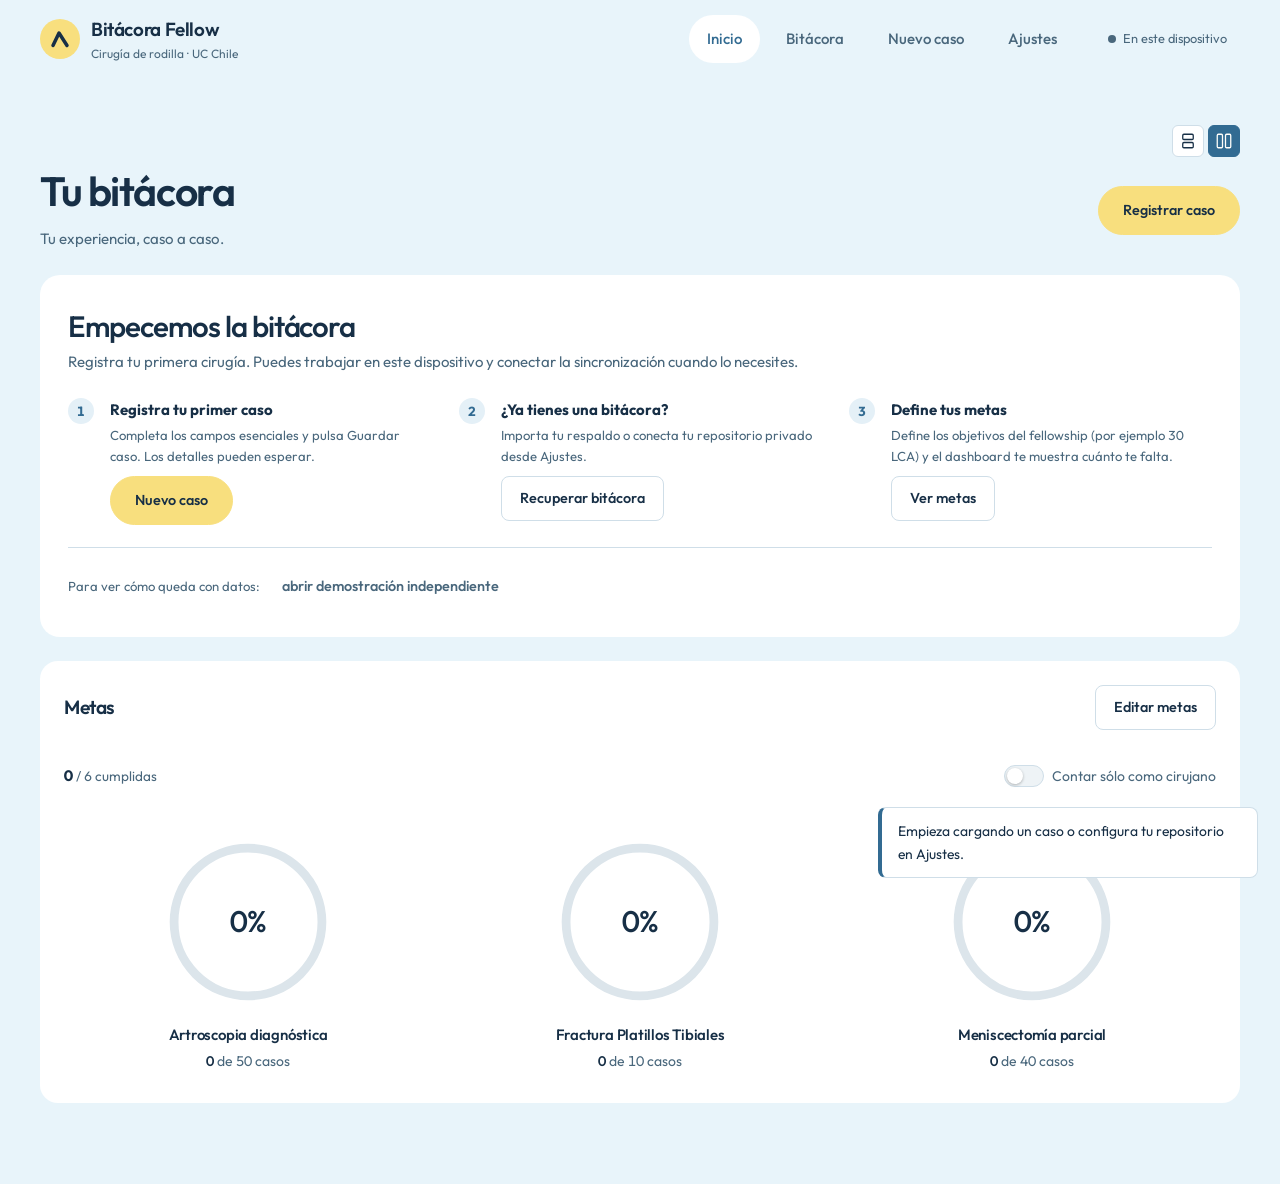
==== commit ddc8f6c7: "feat: incorpora metas circulares y mejora bitacora y registro movil" ====
--- a/index.html
+++ b/index.html
@@ -3,79 +3,87 @@
 <head>
 <meta charset="utf-8"><meta name="viewport" content="width=device-width, initial-scale=1"><meta name="robots" content="noindex, nofollow">
 <meta name="description" content="Bitácora personal de cirugía de rodilla: registro de casos y progreso del fellowship.">
-<meta name="theme-color" content="#f4f7fc" media="(prefers-color-scheme: light)"><meta name="theme-color" content="#0c1830" media="(prefers-color-scheme: dark)">
+<meta name="theme-color" content="#e8f4fa">
 <title>Bitácora Fellow · Cirugía de Rodilla</title>
 <link rel="icon" href="data:image/svg+xml,%3Csvg xmlns='http://www.w3.org/2000/svg' viewBox='0 0 64 64'%3E%3Crect width='64' height='64' rx='14' fill='%230e7490'/%3E%3Cpath d='M18 45 L30 20 L46 45' stroke='%23fff' stroke-width='7' stroke-linecap='round' fill='none'/%3E%3C/svg%3E">
-<link rel="stylesheet" href="assets/css/styles.css?v=20">
+<link rel="stylesheet" href="assets/css/styles.css?v=40">
+<link rel="stylesheet" href="assets/css/daybook.css?v=40">
+<link rel="stylesheet" href="assets/css/home.css?v=40">
 </head>
 <body>
 <a class="skip-link" href="#contenido">Saltar al contenido</a>
 <header class="topbar">
-<div class="brand"><span class="brand-mark" aria-hidden="true"><svg viewBox="0 0 64 64"><path d="M18 45 L30 20 L46 45" fill="none" stroke="currentColor" stroke-width="7" stroke-linecap="round" stroke-linejoin="round"/></svg></span><div class="brand-text"><h1>Bitácora Fellow</h1><p>Cirugía de Rodilla</p></div></div>
-<nav class="tabs" id="mainNav" aria-label="Secciones"><button class="tab" type="button" data-view="dashboard">Dashboard</button><button class="tab" type="button" data-view="bitacora">Bitácora</button><button class="tab" type="button" data-view="nuevo">Nuevo caso</button><button class="tab" type="button" data-view="ajustes">Ajustes</button></nav>
+<div class="brand"><span class="brand-mark" aria-hidden="true"><svg viewBox="0 0 64 64"><path d="M18 45 L30 20 L46 45" fill="none" stroke="currentColor" stroke-width="7" stroke-linecap="round" stroke-linejoin="round"/></svg></span><div class="brand-text"><h1>Bitácora Fellow</h1><p>Cirugía de rodilla · UC Chile</p></div></div>
+<nav class="tabs" id="mainNav" aria-label="Secciones"><button class="tab" type="button" data-view="dashboard">Inicio</button><button class="tab" type="button" data-view="bitacora">Bitácora</button><button class="tab" type="button" data-view="nuevo">Nuevo caso</button><button class="tab" type="button" data-view="ajustes">Ajustes</button></nav>
 <button class="sync-chip" id="syncStatus" type="button" title="Estado de guardado"><span class="dot" id="syncDot"></span><span id="syncText">En este dispositivo</span></button>
 </header>
 <main id="contenido" tabindex="-1">
 <aside class="storage-warning" id="storageWarning" role="alert" hidden><strong>No se pudo guardar en este dispositivo.</strong> Conserva esta pestaña abierta y exporta un respaldo antes de salir. <button class="btn btn-sm" id="btnEmergencyBackup" type="button">Exportar respaldo</button></aside>
 <section class="view" id="view-dashboard" hidden>
-<div class="view-head"><button class="btn btn-primary" type="button" data-new-case>Registrar caso</button></div>
+<div class="dashboard-layout-control" role="group" aria-label="Distribución del inicio">
+<button class="layout-choice" type="button" data-dashboard-layout="single" aria-label="Una columna" aria-pressed="false" title="Una columna"><svg viewBox="0 0 24 24" aria-hidden="true"><rect x="5" y="3" width="14" height="7" rx="1.5"/><rect x="5" y="14" width="14" height="7" rx="1.5"/></svg></button>
+<button class="layout-choice" type="button" data-dashboard-layout="split" aria-label="Dos columnas" aria-pressed="true" title="Dos columnas"><svg viewBox="0 0 24 24" aria-hidden="true"><rect x="3" y="3" width="7" height="18" rx="1.5"/><rect x="14" y="3" width="7" height="18" rx="1.5"/></svg></button>
+</div>
+<div class="view-head"><div><h2>Tu bitácora</h2><p class="home-subtitle">Tu experiencia, caso a caso.</p></div><button class="btn btn-primary" type="button" data-new-case>Registrar caso</button></div>
 <div id="gettingStarted" hidden></div>
-<div id="dashboardData">
+<div class="personal-summary" id="personalSummary"></div>
+<div class="daybook-layout" id="daybookOverview"><aside class="daybook-goals"><section id="homeGoalFocus" aria-label="Meta destacada" hidden></section><figure class="card chart progress-card" id="cardProgreso">
+<div class="section-heading"><figcaption>Metas</figcaption><button class="btn btn-sm" type="button" id="btnEditGoals" aria-expanded="false" aria-controls="goalsEditor">Editar metas</button></div>
+
+<div class="goals-head"><p class="goals-summary" id="goalsSummary"></p><label class="switch switch-line"><input type="checkbox" id="goalMode"><i aria-hidden="true"></i><em>Contar sólo como cirujano</em></label></div>
+<div class="goals" id="progressList"></div><div id="goalsEditor" hidden><div class="goals-add"><select id="goalProc" aria-label="Procedimiento de la nueva meta"></select><input type="number" id="goalMeta" min="1" max="999" placeholder="Meta" aria-label="Cantidad objetivo"><button class="btn btn-sm" id="btnAddGoal" type="button">Agregar meta</button></div><div class="goal-group-editor"><h3>Combinar procedimientos en una meta</h3><label class="field"><span>Meta que quieres agrupar</span><select id="goalGroupTarget"></select></label><label class="field"><span>Buscar procedimientos para incluir</span><input type="search" id="goalGroupSearch" placeholder="PTR, LCA, menisco…"></label><div class="chips goal-group-options" id="goalGroupOptions" aria-label="Procedimientos incluidos en la meta"></div><div class="actions-row"><button class="btn btn-sm" type="button" id="btnSaveGoalGroup">Guardar combinación</button><button class="btn btn-sm" type="button" id="btnGroupPtr">Agrupar PTR convencional y robótica</button></div></div></div>
+</figure>
+</aside><div class="daybook-activity"><section class="card practice-panel" aria-labelledby="practiceTitle"><div class="section-heading"><h3 id="practiceTitle">Procedimientos principales</h3><button class="btn btn-ghost btn-sm" id="practiceAll" type="button">Ver todos los casos</button></div><div class="practice-controls"><div class="home-period-control"><span id="homePeriodLabel">Período</span><select id="practicePeriod" class="sr-only" tabindex="-1" aria-hidden="true"><option value="28">Últimas 4 semanas</option><option value="84">Últimas 12 semanas</option><option value="all">Todo el historial</option></select><div class="home-period-buttons" id="practicePeriodButtons" role="group" aria-labelledby="homePeriodLabel"><button type="button" data-home-period="28" aria-pressed="true">4 semanas</button><button type="button" data-home-period="84" aria-pressed="false">12 semanas</button><button type="button" data-home-period="all" aria-pressed="false">Historial</button></div></div></div><p class="practice-context muted small" id="practiceContext" role="status"></p><div class="practice-tiles" id="practiceTiles"></div><button class="btn btn-ghost practice-more" id="practiceMore" type="button" aria-expanded="false" aria-controls="practiceTiles" hidden></button></section><figure class="card chart"><figcaption>Casos por mes <span class="muted small" id="capPorMes"></span></figcaption><div class="chart-body" id="chartPorMes"></div></figure></div></div><details class="advanced-analysis"><summary>Más indicadores y análisis</summary><div id="dashboardData">
 <div class="section-heading"><h3>Resumen del período</h3><button class="btn btn-ghost btn-sm" id="btnClearFilters" type="button" hidden>Limpiar filtros</button></div>
 <details class="filter-panel" id="filterPanel"><summary>Filtrar casos <span id="filterSummary" class="muted">Todos los registros</span></summary><form class="filters" id="filterForm">
 <label class="field"><span>Desde</span><input type="date" name="desde"></label><label class="field"><span>Hasta</span><input type="date" name="hasta"></label><label class="field"><span>Rol</span><select name="rol"><option value="">Todos</option></select></label><label class="field"><span>Procedimiento</span><select name="procedimiento"><option value="">Todos</option></select></label><label class="field"><span>Lateralidad</span><select name="lateralidad"><option value="">Todas</option></select></label><label class="field"><span>Abordaje</span><select name="abordaje"><option value="">Todos</option></select></label><label class="field field-grow"><span>Buscar</span><input type="search" name="q" placeholder="Diagnóstico, procedimiento, etiqueta…"></label>
 </form></details>
 <p class="empty card" id="dashEmpty" hidden>No hay casos para estos filtros. <button type="button" class="btn btn-sm" id="btnResetFilters">Ver todos los casos</button></p><div class="kpis" id="kpis"></div>
 </div>
-<figure class="card chart progress-card" id="cardProgreso">
-<div class="section-heading"><figcaption>Progreso del fellowship</figcaption><button class="btn btn-sm" type="button" id="btnEditGoals" aria-expanded="false" aria-controls="goalsEditor">Editar metas</button></div>
-<div class="goals-head"><label class="switch switch-line"><input type="checkbox" id="goalMode"><i aria-hidden="true"></i><em>Contar sólo como cirujano</em></label></div>
-<div class="goals" id="progressList"></div><div id="goalsEditor" hidden><div class="goals-add"><select id="goalProc" aria-label="Procedimiento de la nueva meta"></select><input type="number" id="goalMeta" min="1" max="999" placeholder="Meta" aria-label="Cantidad objetivo"><button class="btn btn-sm" id="btnAddGoal" type="button">Agregar meta</button></div><div class="goal-group-editor"><h3>Combinar procedimientos en una meta</h3><label class="field"><span>Meta que quieres agrupar</span><select id="goalGroupTarget"></select></label><label class="field"><span>Buscar procedimientos para incluir</span><input type="search" id="goalGroupSearch" placeholder="PTR, LCA, menisco…"></label><div class="chips goal-group-options" id="goalGroupOptions" aria-label="Procedimientos incluidos en la meta"></div><div class="actions-row"><button class="btn btn-sm" type="button" id="btnSaveGoalGroup">Guardar combinación</button><button class="btn btn-sm" type="button" id="btnGroupPtr">Agrupar PTR convencional y robótica</button></div><p class="muted small">Cada caso cuenta una sola vez en la meta, aunque incluya varios de los procedimientos seleccionados. Los grupos se sincronizan con tu bitácora.</p></div></div>
-</figure>
-<section class="frequent-section" aria-labelledby="frequentTitle"><div class="section-heading"><h3 id="frequentTitle">Cirugías más frecuentes</h3><select id="frequentPeriod" aria-label="Período de las cirugías más frecuentes"><option value="all">Todo el historial</option><option value="30">Últimos 30 días</option><option value="90">Últimos 90 días</option><option value="year">Este año</option></select></div><p class="muted small" id="frequentContext"></p><div id="frequentCards" class="frequent-cards"></div></section>
-<details class="advanced-charts"><summary>Ver análisis detallado</summary><div class="charts" id="chartsGrid">
-<figure class="card chart"><figcaption>Casos por mes <span class="muted small" id="capPorMes"></span></figcaption><div class="chart-body" id="chartPorMes"></div></figure>
+<div class="charts" id="chartsGrid">
+
 <figure class="card chart"><figcaption>Casos como cirujano · acumulado</figcaption><div class="chart-body" id="chartCirujano"></div></figure>
 <figure class="card chart"><figcaption>Procedimientos más frecuentes</figcaption><p class="muted small">Incluye procedimientos principales y asociados.</p><div class="chart-body" id="chartProc"></div></figure>
 <figure class="card chart"><figcaption>Participación por rol</figcaption><div class="chart-body" id="chartRol"></div></figure>
 <figure class="card chart"><figcaption>Lateralidad</figcaption><div class="chart-body" id="chartLateralidad"></div></figure>
 <figure class="card chart"><figcaption>Abordajes utilizados</figcaption><div class="chart-body" id="chartAbordaje"></div></figure>
-</div></details>
+</div>
+</details>
 </section>
 <section class="view" id="view-bitacora" hidden>
 <div class="view-head"><div><h2>Bitácora</h2><p class="muted" id="tableCount"></p></div><button class="btn btn-primary" type="button" id="btnNewFromList">Registrar caso</button></div>
-<div id="frequentScope" class="actions-row" hidden><span id="frequentScopeLabel"></span><button id="clearFrequentScope" class="btn btn-sm" type="button">Ver todos los casos</button></div>
+<div class="practice-scope" id="listScope" hidden><span id="listScopeText"></span><button class="btn btn-ghost btn-sm" id="btnClearScope" type="button">Ver todos los casos</button></div>
 <div class="list-toolbar"><label class="field"><span>Buscar casos</span><input type="search" id="tableSearch" placeholder="Código, diagnóstico, procedimiento…"></label><label class="field"><span>Ordenar por</span><select id="tableSort"><option value="fecha-desc">Más recientes</option><option value="fecha-asc">Más antiguos</option><option value="duracion-desc">Mayor duración</option><option value="proc-asc">Procedimiento A–Z</option></select></label><button class="btn" id="btnExportList" type="button">Exportar resultados</button></div>
-<div class="card table-wrap" id="tableWrap"><table class="data" id="caseTable"><thead><tr><th scope="col">Código</th><th scope="col">Fecha</th><th scope="col">Rol</th><th scope="col">Procedimiento</th><th scope="col">Lado</th><th scope="col">Abordaje</th><th scope="col" class="num">Min</th><th scope="col">Complicación</th><th scope="col"><span class="sr-only">Acciones</span></th></tr></thead><tbody></tbody></table></div>
+<div class="card table-wrap" id="tableWrap"><table class="data" id="caseTable"><thead><tr><th scope="col">Procedimiento</th><th scope="col">Fecha</th><th scope="col">Rol</th><th scope="col">Código</th><th scope="col">Lado</th><th scope="col">Abordaje</th><th scope="col" class="num">Min</th><th scope="col">Complicación</th><th scope="col"><span class="sr-only">Acciones</span></th></tr></thead><tbody></tbody></table></div>
 <div class="case-list" id="mobileCases"></div><div class="empty card" id="tableEmpty" hidden><p id="tableEmptyText"></p><button class="btn" type="button" id="btnClearSearch">Limpiar búsqueda</button></div>
 </section>
 <section class="view" id="view-nuevo" hidden>
-<div class="view-head"><div><h2 id="formTitle">Nuevo caso</h2><p class="muted" id="formSubtitle">Completa lo esencial. Puedes agregar los detalles después.</p></div><button class="btn btn-ghost" type="button" id="btnCancelEdit" hidden>Cancelar edición</button></div>
-<p class="draft-status" id="draftStatus" role="status">Los campos con * son obligatorios.</p>
+<div class="view-head"><div><h2 id="formTitle">Nuevo caso</h2><p class="muted" id="formSubtitle" hidden></p></div><button class="btn btn-ghost" type="button" id="btnCancelEdit" hidden>Cancelar edición</button></div>
+<p class="draft-status" id="draftStatus" role="status"></p>
 <form id="caseForm" class="form" novalidate>
 <input type="hidden" name="id">
-<fieldset class="card essential-fields"><legend>Registro esencial</legend><p class="privacy"><strong>Sin datos identificatorios.</strong> Usa edad y código interno. No ingreses nombres, documentos ni números de historia clínica.</p><div class="grid essential-grid">
-<label class="field"><span>Fecha <b class="req">*</b></span><input type="date" name="fecha" required></label><label class="field"><span>Lateralidad</span><select name="lateralidad"><option value="">Sin registrar</option><option>Derecha</option><option>Izquierda</option><option>Bilateral</option></select></label><label class="field"><span>Mi rol <b class="req">*</b></span><select name="rol" required><option value="">Elegir rol</option></select></label><label class="field"><span>Abordaje <b class="req">*</b></span><select name="abordaje" required><option value="">Elegir abordaje</option></select></label>
+<fieldset class="card essential-fields"><legend class="sr-only">Datos del caso</legend><div class="grid essential-grid">
+<label class="field"><span>Fecha <b class="req">*</b></span><input type="date" name="fecha" required></label><div class="field quick-field quick-lateralidad"><span id="label-lateralidad">Lado</span><select class="sr-only" name="lateralidad" tabindex="-1" aria-hidden="true"><option value=""></option></select><div class="quick-options" data-choice="lateralidad" role="group" aria-labelledby="label-lateralidad"></div></div><div class="field quick-field quick-rol"><span id="label-rol">Mi rol <b class="req">*</b></span><select class="sr-only" name="rol" required tabindex="-1" aria-hidden="true"><option value=""></option></select><div class="quick-options" data-choice="rol" role="group" aria-labelledby="label-rol"></div></div><div class="field quick-field quick-abordaje"><span id="label-abordaje">Abordaje <b class="req">*</b></span><select class="sr-only" name="abordaje" required tabindex="-1" aria-hidden="true"><option value=""></option></select><div class="quick-options" data-choice="abordaje" role="group" aria-labelledby="label-abordaje"></div></div>
 <div class="clinical-workspace field-full">
-<div class="clinical-picker diagnosis-picker"><div class="picker-heading"><div><h3>Diagnóstico <b class="req">*</b></h3><p>El motivo de la intervención</p></div><span class="picker-symbol" aria-hidden="true">↗</span></div><label class="field"><span>Diagnóstico preoperatorio</span><input id="diagnosisSearch" name="diagnostico" required placeholder="Escribe el diagnóstico…" aria-controls="diagnosisOptions" autocomplete="off"></label><div class="diagnosis-specific" id="multiligamentaryDetails" hidden><p>Detalles de la lesión multiligamentaria · Opcionales</p><label class="field"><span>Patrón de lesión</span><input name="patronMultiligamentario" placeholder="Describe el patrón de lesión"></label><label class="field"><span>Clasificación de Schenck</span><select name="clasificacionMultiligamentaria"><option value="">Sin registrar</option><option>KD I</option><option>KD II</option><option>KD III-M</option><option>KD III-L</option><option>KD IV</option><option>KD V</option></select></label></div><div class="picker-caption">De tus registros anteriores</div><div id="diagnosisOptions" class="diagnosis-options"></div><p class="muted small">Elige una referencia o escribe un diagnóstico nuevo. Puedes ajustar el texto.</p></div>
-<div class="clinical-picker procedure-picker"><div class="picker-heading"><div><h3>Procedimiento principal <b class="req">*</b></h3><p>La intervención que define el caso</p></div><span class="picker-symbol" aria-hidden="true">↗</span></div><div class="selected-procedure" id="principalSelected" role="status"></div><p class="muted small" id="traumaProcedureContext" hidden></p><label class="field" for="principalSearch"><span>Buscar en el catálogo</span><input type="search" id="principalSearch" placeholder="Nombre o sigla: LCA, PTR, menisco…" aria-controls="principalOptions" autocomplete="off"></label><select class="sr-only" id="principalSelect" name="procedimientoPrincipal" required tabindex="-1" aria-label="Procedimiento principal"><option value="">Elegir procedimiento</option></select><div class="picker-categories" id="principalCategories" aria-label="Áreas de procedimientos"></div><div class="picker-results" id="principalOptions" aria-label="Procedimientos disponibles"></div><p class="muted small" id="principalCount" role="status"></p></div>
-<div class="clinical-picker associated-picker"><div class="picker-heading"><div><h3>Procedimientos asociados</h3><p>Completa la intervención con las técnicas adicionales</p></div><span class="optional-label">Opcional</span></div><div class="chips" id="procChips" aria-label="Procedimientos seleccionados"></div><label class="field" for="associatedSearch"><span>Buscar procedimientos adicionales</span><input type="search" id="associatedSearch" placeholder="Buscar en el catálogo…" aria-controls="procOptions" autocomplete="off"></label><div class="picker-categories" id="associatedCategories" aria-label="Áreas de procedimientos adicionales"></div><div class="picker-results" id="procOptions" aria-label="Resultados de procedimientos"></div><p class="muted small" id="associatedCount" role="status"></p></div>
-<div class="procedure-specific field-full" id="procedureSpecific" hidden><div class="picker-heading"><div><h3>Detalles del procedimiento</h3><p>Opcionales, según las intervenciones seleccionadas</p></div></div><div class="grid"><label class="field" id="graftField" hidden><span>Tipo de injerto · LCA</span><select name="injertoLca"><option value="">Sin registrar</option><option>Isquiotibiales</option><option>Tendón rotuliano (HTH)</option><option>Tendón cuadricipital</option><option>Aloinjerto</option><option>Otro</option></select></label><label class="field" id="meniscalTechniqueField" hidden><span>Técnica de sutura meniscal</span><select name="tecnicaMeniscal"><option value="">Sin registrar</option><option>All-inside</option><option>Inside-out</option><option>Outside-in</option><option>Mixta</option><option>Otra</option></select></label></div></div>
+<div class="clinical-picker diagnosis-picker"><label class="field"><span>Diagnóstico <b class="req">*</b></span><input id="diagnosisSearch" name="diagnostico" required placeholder="Escribe el diagnóstico…" aria-controls="diagnosisOptions" autocomplete="off"></label><div class="diagnosis-specific" id="multiligamentaryDetails" hidden><p>Detalles de la lesión multiligamentaria · Opcionales</p><label class="field"><span>Patrón de lesión</span><input name="patronMultiligamentario" placeholder="Describe el patrón de lesión"></label><label class="field"><span>Clasificación de Schenck</span><select name="clasificacionMultiligamentaria"><option value=""></option><option>KD I</option><option>KD II</option><option>KD III-M</option><option>KD III-L</option><option>KD IV</option><option>KD V</option></select></label></div><div id="diagnosisOptions" class="diagnosis-options" aria-label="Diagnósticos sugeridos" hidden></div></div>
+<div class="clinical-picker procedure-picker"><h3>Procedimiento principal <b class="req">*</b></h3><div class="selected-procedure" id="principalSelected" hidden></div><p class="muted small" id="traumaProcedureContext" hidden></p><select class="sr-only" id="principalSelect" name="procedimientoPrincipal" required tabindex="-1" aria-hidden="true"><option value=""></option></select><div id="principalCatalog" class="procedure-catalog"><label class="field" for="principalSearch"><span class="sr-only">Buscar procedimiento principal</span><input type="search" id="principalSearch" placeholder="Buscar procedimiento: LCA, PTR, menisco…" aria-controls="principalOptions" autocomplete="off"></label><div class="picker-categories" id="principalCategories" aria-label="Áreas de procedimientos"></div><div class="picker-results" id="principalOptions" aria-label="Procedimientos disponibles"></div></div></div>
+<details class="clinical-picker associated-picker"><summary>Procedimientos asociados <span class="optional-label">Opcional</span></summary><div class="associated-content"><div class="chips" id="procChips" aria-label="Procedimientos seleccionados"></div><label class="field" for="associatedSearch"><span>Buscar procedimientos adicionales</span><input type="search" id="associatedSearch" placeholder="Buscar en el catálogo…" aria-controls="procOptions" autocomplete="off"></label><div class="picker-categories" id="associatedCategories" aria-label="Áreas de procedimientos adicionales"></div><div class="picker-results" id="procOptions" aria-label="Resultados de procedimientos"></div></div></details>
+<div class="procedure-specific field-full" id="procedureSpecific" hidden><h3>Detalles del procedimiento</h3><div class="grid"><label class="field" id="graftField" hidden><span>Tipo de injerto · LCA</span><select name="injertoLca"><option value=""></option><option>Isquiotibiales</option><option>Tendón rotuliano (HTH)</option><option>Tendón cuadricipital</option><option>Aloinjerto</option><option>Otro</option></select></label><label class="field" id="meniscalTechniqueField" hidden><span>Técnica de sutura meniscal</span><select name="tecnicaMeniscal"><option value=""></option><option>All-inside</option><option>Inside-out</option><option>Outside-in</option><option>Mixta</option><option>Otra</option></select></label></div><div class="osteotomy-details" id="osteotomyTibialDetails" hidden><h4>Osteotomía tibial alta</h4><div class="grid"><div class="field"><span id="label-osteotomiaTibialTipo">Tipo de osteotomía</span><select class="sr-only" name="osteotomiaTibialTipo" tabindex="-1" aria-hidden="true"><option value=""></option></select><div class="quick-options" data-choice="osteotomiaTibialTipo" role="group" aria-labelledby="label-osteotomiaTibialTipo"></div></div><div class="field"><span id="label-osteotomiaTibialLado">Lado de la cuña</span><select class="sr-only" name="osteotomiaTibialLado" tabindex="-1" aria-hidden="true"><option value=""></option></select><div class="quick-options" data-choice="osteotomiaTibialLado" role="group" aria-labelledby="label-osteotomiaTibialLado"></div></div></div></div><div class="osteotomy-details" id="osteotomyFemoralDetails" hidden><h4>Osteotomía femoral distal</h4><div class="grid"><div class="field"><span id="label-osteotomiaFemoralTipo">Tipo de osteotomía</span><select class="sr-only" name="osteotomiaFemoralTipo" tabindex="-1" aria-hidden="true"><option value=""></option></select><div class="quick-options" data-choice="osteotomiaFemoralTipo" role="group" aria-labelledby="label-osteotomiaFemoralTipo"></div></div><div class="field"><span id="label-osteotomiaFemoralLado">Lado de la cuña</span><select class="sr-only" name="osteotomiaFemoralLado" tabindex="-1" aria-hidden="true"><option value=""></option></select><div class="quick-options" data-choice="osteotomiaFemoralLado" role="group" aria-labelledby="label-osteotomiaFemoralLado"></div></div></div></div></div>
 </div>
-<div class="procedure-specific field-full"><div class="picker-heading"><div><h3>Pasos que realicé personalmente</h3><p>Opcional. Marca las partes en las que participaste directamente. Las opciones se sugieren según los procedimientos y el abordaje.</p></div></div><div class="chips" id="personalStepsOptions" aria-label="Pasos que realicé personalmente"></div></div><label class="field"><span>Duración (min)</span><input type="number" name="duracionMin" min="0" max="900" inputmode="numeric"></label><label class="field"><span>Cirujano supervisor</span><input name="cirujano" list="dlCirujanos" placeholder="Dr./Dra."></label>
+<details class="procedure-specific field-full personal-details"><summary>Pasos que realicé personalmente <span class="optional-label">Opcional</span></summary><div class="chips" id="personalStepsOptions" aria-label="Pasos que realicé personalmente"></div></details><label class="field"><span>Duración (min)</span><input type="number" name="duracionMin" min="0" max="900" inputmode="numeric"></label><label class="field"><span>Cirujano supervisor</span><input name="cirujano" list="dlCirujanos" placeholder="Dr./Dra."></label>
 </div></fieldset>
-<div class="optional-heading"><h3>Detalles del caso</h3><p class="muted small">Opcionales. Se pueden completar al editar el registro.</p></div>
+<div class="optional-heading"><h3>Detalles del caso <span class="optional-label">Opcional</span></h3></div>
 <details class="form-section"><summary>Paciente y preoperatorio <span class="section-state"></span></summary><fieldset><legend class="sr-only">Paciente y preoperatorio</legend><div class="grid">
-<label class="field"><span>Código interno</span><input name="codigo" readonly></label><label class="field"><span>Hora</span><input type="time" name="hora"></label><label class="field"><span>Edad</span><input type="number" name="edad" min="0" max="120" step="1" inputmode="numeric"></label><label class="field"><span>Sexo</span><select name="sexo"><option value="">Sin registrar</option><option>Femenino</option><option>Masculino</option><option>Otro</option></select></label><label class="field"><span>IMC</span><input type="number" name="imc" min="10" max="70" step="0.1" inputmode="decimal"></label><label class="field"><span>Institución / servicio</span><input name="institucion" placeholder="Hospital, clínica…"></label><label class="field field-full"><span>Antecedentes de la rodilla</span><textarea name="antecedentesRodilla" rows="2"></textarea></label><label class="field field-full"><span>Comorbilidades / medicación relevante</span><textarea name="comorbilidades" rows="2"></textarea></label>
+<label class="field"><span>Código interno</span><input name="codigo" readonly></label><label class="field"><span>Hora</span><input type="time" name="hora"></label><label class="field"><span>Edad</span><input type="number" name="edad" min="0" max="120" step="1" inputmode="numeric"></label><label class="field"><span>Sexo</span><select name="sexo"><option value=""></option><option>Femenino</option><option>Masculino</option><option>Otro</option></select></label><label class="field"><span>IMC</span><input type="number" name="imc" min="10" max="70" step="0.1" inputmode="decimal"></label><label class="field"><span>Institución / servicio</span><input name="institucion" placeholder="Hospital, clínica…"></label><label class="field field-full"><span>Antecedentes de la rodilla</span><textarea name="antecedentesRodilla" rows="2"></textarea></label><label class="field field-full"><span>Comorbilidades / medicación relevante</span><textarea name="comorbilidades" rows="2"></textarea></label>
 </div></fieldset></details>
 <details class="form-section"><summary>Técnica y hallazgos <span class="section-state"></span></summary><fieldset><legend class="sr-only">Técnica y hallazgos</legend><div class="grid">
-<label class="field"><span>Anestesia</span><select name="anestesia"><option value="">Sin registrar</option></select></label><label class="field field-inline"><span>Isquemia / torniquete</span><span class="switch"><input type="checkbox" name="torniquete"><i aria-hidden="true"></i><em>Usado</em></span></label><label class="field" data-conditional="torniquete"><span>Tiempo de isquemia (min)</span><input type="number" name="torniqueteMin" min="0" max="400" inputmode="numeric"></label>
+<label class="field"><span>Anestesia</span><select name="anestesia"><option value=""></option></select></label><label class="field field-inline"><span>Isquemia / torniquete</span><span class="switch"><input type="checkbox" name="torniquete"><i aria-hidden="true"></i><em>Usado</em></span></label><label class="field" data-conditional="torniquete"><span>Tiempo de isquemia (min)</span><input type="number" name="torniqueteMin" min="0" max="400" inputmode="numeric"></label>
 <label class="field field-full"><span>Hallazgos intraoperatorios</span><textarea name="hallazgos" rows="3"></textarea></label><label class="field field-full"><span>Implantes y materiales</span><textarea name="implantes" rows="2"></textarea></label><label class="field field-inline"><span>Complicación intraoperatoria</span><span class="switch"><input type="checkbox" name="complicacionIntraop"><i aria-hidden="true"></i><em>Sí</em></span></label><label class="field field-full" data-conditional="complicacionIntraop"><span>Detalle de la complicación intraoperatoria</span><textarea name="complicacionIntraopDetalle" rows="2"></textarea></label>
 </div></fieldset></details>
 
 <details class="form-section"><summary>Notas y etiquetas <span class="section-state"></span></summary><fieldset><legend class="sr-only">Notas y etiquetas</legend><div class="grid"><div class="field field-full"><span>Etiquetas automáticas</span><p class="muted small">Se incluyen al guardar y se actualizan según el caso. Puedes quitar las que no necesites.</p><div class="chips" id="autoTagChips" aria-label="Etiquetas automáticas"></div></div><label class="field field-full"><span>Notas / aprendizaje personal</span><textarea name="notas" rows="3"></textarea></label><label class="field field-full"><span>Otras etiquetas (separadas por coma)</span><input name="tags" placeholder="LCA, revisión, técnica"></label></div></fieldset></details>
 <datalist id="dlCirujanos"></datalist>
-<div class="form-actions"><div class="save-actions"><button class="btn btn-primary" type="submit" id="btnSaveCase">Guardar caso</button><button class="btn" type="button" id="btnSaveAndNew">Guardar y crear otro</button><button class="btn btn-ghost" type="button" id="btnResetForm">Descartar borrador</button></div><span class="form-msg" id="formMsg" role="status"></span></div>
+<div class="form-actions"><div class="save-actions"><button class="btn btn-primary" type="submit" id="btnSaveCase">Guardar caso</button><details class="form-more-actions" id="formMoreActions" open><summary>Más acciones</summary><div class="form-actions-options"><button class="btn" type="button" id="btnSaveAndNew">Guardar y crear otro</button><button class="btn btn-ghost" type="button" id="btnResetForm">Descartar borrador</button></div></details></div><span class="form-msg" id="formMsg" role="status"></span></div>
 </form>
 </section>
 <section class="view" id="view-ajustes" hidden>
@@ -92,6 +100,6 @@
 </main>
 <div class="modal" id="modal" hidden><div class="modal-box" role="dialog" aria-modal="true" aria-labelledby="modalTitle"><header class="modal-head"><h3 id="modalTitle">Detalle del caso</h3><button class="icon-btn" type="button" id="modalClose" aria-label="Cerrar">×</button></header><div class="modal-body" id="modalBody"></div><footer class="modal-foot"><button class="btn btn-danger" type="button" id="modalDelete">Eliminar</button><div class="spacer"></div><button class="btn btn-primary" type="button" id="modalEdit">Editar</button></footer></div></div>
 <div class="toasts" id="toasts" role="status" aria-live="polite"></div>
-<script src="assets/js/config.js?v=20"></script><script src="assets/js/util.js?v=20"></script><script src="assets/js/github.js?v=20"></script><script src="assets/js/store.js?v=20"></script><script src="assets/js/charts.js?v=20"></script><script src="assets/js/form.js?v=20"></script><script src="assets/js/bitacora.js?v=20"></script><script src="assets/js/dashboard.js?v=20"></script><script src="assets/js/export.js?v=20"></script><script src="assets/js/app.js?v=20"></script>
+<script src="assets/js/config.js?v=40"></script><script src="assets/js/util.js?v=40"></script><script src="assets/js/github.js?v=40"></script><script src="assets/js/store.js?v=40"></script><script src="assets/js/charts.js?v=40"></script><script src="assets/js/form.js?v=40"></script><script src="assets/js/bitacora.js?v=40"></script><script src="assets/js/practice.js?v=40"></script><script src="assets/js/home.js?v=40"></script><script src="assets/js/dashboard.js?v=40"></script><script src="assets/js/export.js?v=40"></script><script src="assets/js/app.js?v=40"></script>
 </body>
 </html>
--- a/assets/css/daybook.css
+++ b/assets/css/daybook.css
@@ -0,0 +1,283 @@
+/* Cuaderno digital: local typography and task-focused light surfaces. */
+:root[data-theme="light"] {
+  --bg: #f6f4ee; --surface: #fffefa; --surface-2: #edf3f7;
+  --border: #d8e1e6; --text: #253747; --muted: #596b79;
+  --accent: #326a92; --accent-soft: #e4f0f8; --on-accent: #fffefa;
+  --brand-yellow: #f1d978; --on-yellow: #253747;
+  --c1: #326a92; --c2: #4c83aa; --c3: #6999b9; --c4: #89afc8;
+  --c5: #537c99; --c6: #7599b1; --c7: #9cb7ca; --c8: #c4d7e3;
+  --shadow: 0 8px 32px -16px rgba(37,45,42,.16);
+  --shadow-sm: 0 2px 8px rgba(37,45,42,.04);
+}
+:root { --radius: 12px; --radius-sm: 8px; --ease: cubic-bezier(.22,1,.36,1); }
+body { font-size: 15px; line-height: 1.6; }
+main { max-width: 1320px; padding: 48px 40px 80px; }
+.topbar { border-top: 0; padding: 14px 40px; gap: 28px; }
+.brand-mark { border-radius: 10px; width: 40px; height: 40px; }
+.brand-text h1 { font-family: Georgia, serif; font-size: 1.18rem; font-weight: 500; }
+.brand-text p { font-size: .65rem; letter-spacing: .12em; }
+.tabs { gap: 8px; }
+.tab { border-radius: 6px; font-weight: 500; }
+.tab.active { box-shadow: inset 0 -2px var(--accent); background: var(--accent-soft); }
+.sync-chip { background: transparent; border-color: transparent; }
+.view-head { margin-bottom: 32px; gap: 24px; align-items: center; }
+.view-head h2 { font-size: clamp(2.25rem,4.2vw,3.4rem); line-height: 1.12; letter-spacing: -.045em; max-width: 1000px; }
+.view-head p { margin-top: 12px; font-size: .94rem; }
+.section-heading { margin-bottom: 18px; }
+.section-heading h3 { font-size: 1rem; font-weight: 600; }
+.btn { min-height: 44px; padding: 10px 18px; font-size: .9rem; }
+.btn-primary { background: var(--brand-yellow); border-color: var(--brand-yellow); color: var(--on-yellow); box-shadow: var(--shadow-sm); }
+.btn-primary:hover { background: var(--brand-yellow); border-color: var(--brand-yellow); color: var(--on-yellow); filter: brightness(.92); transform: translateY(-1px); }
+.btn:active { transform: translateY(1px); }
+.btn:disabled { transform: none; filter: none; }
+.btn-ghost { box-shadow: none; }
+.card { padding: 28px; }
+.filter-panel { margin-bottom: 24px; background: transparent; border-radius: 8px; }
+.filter-panel > summary { padding: 14px 18px; font-size: .9rem; }
+.kpis { gap: 0 24px; margin-bottom: 32px; }
+.kpi { background: transparent; border-radius: 0; border-top: 1px solid var(--border); padding: 24px 0; }
+.kpi .label { font-size: .85rem; font-weight: 500; }
+.kpi .value { font-size: clamp(2rem,3vw,2.6rem); font-weight: 500; letter-spacing: -.05em; margin: 8px 0; }
+.kpi .hint { font-size: .8rem; }
+.kpi:nth-child(n+5) { padding: 16px 0; }
+.kpi:nth-child(n+5) .value { font-size: 1.45rem; }
+.progress-card { margin: 12px 0 40px; padding: 32px; border-top: 3px solid var(--accent); }
+.progress-card figcaption { font-family: Georgia, serif; font-size: 1.7rem; font-weight: 400; letter-spacing: -.025em; }
+.goals-head { margin: 24px 0 12px; }
+.goal { padding: 16px 0; }
+.charts { gap: 24px; }
+.chart figcaption { font-weight: 500; }
+.chart-body { margin-top: 24px; }
+.chart-values summary { font-size: .8rem; }
+.demo-banner { background: transparent; border-radius: 0; border-bottom: 1px solid var(--border); padding: 0 0 16px; margin-bottom: 32px; color: var(--muted); }
+.essential-fields { padding: 28px; }
+.privacy { background: transparent; border-left-color: var(--border); color: var(--muted); }
+.clinical-workspace { gap: 24px; align-items: start; }
+.clinical-picker { padding: 24px; border-radius: 10px; background: transparent; }
+.picker-heading h3 { font-family: Georgia, serif; font-weight: 400; font-size: 1.45rem; }
+.picker-symbol { display: none; }
+.picker-caption { font-size: .8rem; font-weight: 500; letter-spacing: 0; }
+.picker-categories button { min-height: 36px; padding: 7px 12px; border-radius: 6px; }
+.catalog-option { transition: background 160ms var(--ease), border-color 160ms var(--ease); }
+.catalog-option:hover { background: var(--accent-soft); }
+.catalog-option.is-selected { box-shadow: inset 3px 0 var(--accent); }
+.associated-picker { grid-column: 1 / -1; padding: 0; display: block; }
+.associated-picker > summary, .personal-details > summary { cursor: pointer; padding: 18px 24px; font-weight: 500; min-height: 56px; }
+.associated-picker > summary .optional-label, .personal-details > summary .optional-label { float: right; }
+.associated-content { display: grid; gap: 16px; padding: 24px; border-top: 1px solid var(--border); }
+.associated-content > .picker-heading { display: none; }
+.personal-details { padding: 0; background: transparent; border: 1px solid var(--border); border-radius: 10px; }
+.personal-details > .picker-heading, .personal-details > .chips { padding: 16px 24px; }
+.personal-details > .picker-heading { border-top: 1px solid var(--border); }
+.personal-details h3 { font-family: inherit; font-size: 1rem; }
+.form-actions { bottom: 12px; border-radius: 10px; box-shadow: 0 4px 24px rgba(37,45,42,.1); }
+.draft-status { font-size: .85rem; }
+.list-toolbar { margin-bottom: 28px; }
+.table-wrap { padding: 0; }
+table.data th { background: var(--surface-2); color: var(--muted); font-weight: 500; letter-spacing: .05em; }
+table.data td { padding-top: 20px; padding-bottom: 20px; }
+.procedure-link { color: var(--text); font-weight: 500; text-align: left; line-height: 1.5; }
+.procedure-link:hover { color: var(--accent); }
+.case-code { color: var(--muted); font-size: .8rem; white-space: nowrap; }
+.pill { border: 0; padding: 4px 8px; border-radius: 4px; }
+.case-item { border-radius: 8px; transition: border-color 160ms var(--ease), background 160ms var(--ease); }
+.case-item:hover { border-color: var(--accent); }
+.settings-card { padding: 28px; }
+.settings-card h3 { font-family: Georgia, serif; font-size: 1.5rem; font-weight: 400; }
+.view { animation: editorial-enter 220ms var(--ease) both; }
+.modal:not([hidden]) .modal-box { animation: editorial-panel 260ms var(--ease) both; }
+.toast { animation: editorial-enter 180ms var(--ease) both; }
+details[open] > .associated-content, details[open] > fieldset { animation: editorial-enter 180ms var(--ease) both; }
+@keyframes editorial-enter { from { opacity: 0; transform: translateY(5px); } to { opacity: 1; transform: translateY(0); } }
+@keyframes editorial-panel { from { opacity: 0; transform: translateX(16px); } to { opacity: 1; transform: translateX(0); } }
+@media (max-width: 980px) {
+  main { padding: 32px 24px 64px; }
+  .topbar { padding: 12px 24px; gap: 16px; }
+}
+@media (max-width: 780px) {
+  main { padding: 28px 16px 48px; }
+  .topbar { padding: 10px 16px 4px; gap: 8px; }
+  .brand-text h1 { font-size: 1.05rem; }
+  .tabs { gap: 2px; }
+  .tab { font-size: .78rem; padding: 8px 2px; }
+  .view-head { gap: 16px; margin-bottom: 24px; }
+  .view-head h2 { font-size: 2.2rem; }
+  .view-head > .btn-primary { width: 100%; }
+  .view-head p { font-size: .875rem; }
+  .card, .settings-card, .essential-fields { padding: 20px; }
+  .kpis { gap: 0 16px; }
+  .kpi { padding: 20px 0; }
+  .kpi .value { font-size: 2rem; }
+  .kpi .label, .kpi .hint { font-size: .78rem; }
+  .kpi:nth-child(n+5) .value { font-size: 1.3rem; }
+  .progress-card { padding: 20px; margin-bottom: 28px; }
+  .progress-card figcaption { font-size: 1.45rem; }
+  .section-heading { gap: 12px; }
+  .clinical-picker { padding: 18px; }
+  .associated-picker, .personal-details { padding: 0; }
+  .associated-content { padding: 18px; }
+  .associated-picker > summary, .personal-details > summary { padding: 16px; font-size: .875rem; }
+  .associated-picker > summary .optional-label, .personal-details > summary .optional-label { float: none; display: block; margin-left: 16px; }
+  .form-actions { bottom: 0; padding: 12px; }
+  .demo-banner { align-items: start; margin-bottom: 24px; font-size: .8rem; }
+}
+@media (prefers-reduced-motion: reduce) {
+  .view, .toast, .modal:not([hidden]) .modal-box, details[open] > .associated-content, details[open] > fieldset { animation: none; }
+  .btn-primary:hover { transform: none; }
+}
+@media print {
+  main { padding: 0; }
+  .view { animation: none; }
+  .card { box-shadow: none; }
+}
+
+@font-face{font-family:Outfit;src:url('../fonts/Outfit.ttf') format('truetype');font-weight:100 900;font-display:swap}
+.view-head h2{font-family:Outfit,system-ui,sans-serif}
+:root{--practice-text:#172f46;--practice-1:#9ac9e5;--practice-2:#add3ea;--practice-3:#beddee;--practice-4:#d1e7f6}
+:root[data-theme="dark"]{--practice-text:#f2f6fc;--practice-1:#275574;--practice-2:#25465f;--practice-3:#223d54;--practice-4:#1c3248}
+@media(prefers-color-scheme:dark){:root:not([data-theme="light"]):not([data-theme="dark"]){--practice-text:#f2f6fc;--practice-1:#275574;--practice-2:#25465f;--practice-3:#223d54;--practice-4:#1c3248}}
+.practice-tile{--practice-tone:var(--practice-1)}.practice-tile[data-practice-tone="1"]{--practice-tone:var(--practice-2)}.practice-tile[data-practice-tone="2"]{--practice-tone:var(--practice-3)}.practice-tile[data-practice-tone="3"]{--practice-tone:var(--practice-4)}
+.daybook-activity{grid-template-columns:minmax(0,1fr)}.daybook-activity>.card{min-width:0}.daybook-layout>*{min-width:0}
+:root{--sans:Outfit,system-ui,sans-serif;--radius:16px;--ease:cubic-bezier(.23,1,.32,1)}
+:root[data-theme="light"]{--bg:#e8f4fa;--surface:#fff;--surface-2:#d1e7f6;--text:#172f46;--muted:#49677c;--border:#cfdee8;--accent:#326b92;--accent-soft:#dceef9;--brand-yellow:#f8df7e;--on-yellow:#172f46;--shadow:none;--shadow-sm:none}
+body{font-size:15px}.topbar{background:var(--bg);border-bottom:0;box-shadow:none;gap:20px}.brand-text h1,.progress-card figcaption,.picker-heading h3,.settings-card h3{font-family:var(--sans);font-weight:600;letter-spacing:-.02em}.brand-text p{font-size:.75rem;letter-spacing:0;text-transform:none}.brand-mark{border-radius:50%;background:var(--brand-yellow);color:var(--on-yellow)}.tabs{justify-content:flex-end}.tab{border-radius:24px;padding:12px 18px}.tab.active{background:var(--surface);box-shadow:none}.view-head h2{font-size:2.5rem;letter-spacing:-.035em;font-weight:600}.view-head{margin-bottom:32px}.btn-primary{border-radius:28px;padding:12px 24px}.btn-primary:hover{transform:none}.btn:active{transform:scale(.98)}.card{box-shadow:none;border:0;border-radius:16px}.view{animation:none}.daybook-layout{display:grid;grid-template-columns:minmax(0,1.45fr) minmax(0,1fr);gap:32px;align-items:start}.daybook-activity{display:grid;gap:24px;min-width:0}.daybook-layout.is-empty{display:block}.daybook-layout.is-empty .progress-card{padding:24px;background:var(--surface)}.daybook-goals{min-width:0}.personal-summary{display:grid;grid-template-columns:repeat(3,minmax(0,1fr));gap:12px;padding:12px 0 24px;border-bottom:1px solid var(--border);margin-bottom:24px}.personal-summary b{display:block;font-size:2rem;font-weight:500}.personal-summary span{display:block;color:var(--muted);font-size:.85rem}.progress-card{padding:0;border:0;background:transparent;margin:0}.progress-card figcaption{font-size:1.2rem}.goals-head{flex-wrap:wrap;gap:12px}.goal{padding:18px 0}.goal-name{overflow-wrap:anywhere}.recent-case{display:grid;grid-template-columns:74px minmax(0,1fr) 20px;gap:16px;align-items:center;width:100%;padding:24px 0;text-align:left;background:none;color:var(--text);border:0;border-bottom:1px solid var(--border);cursor:pointer;font:inherit}.recent-case:last-child{border-bottom:0}.recent-case strong{font-weight:500}.recent-case small{display:block;margin-top:8px}.daybook-activity>.chart{background:var(--surface-2)}.advanced-analysis{margin-top:40px;border-top:1px solid var(--border);padding-top:20px}.advanced-analysis>summary{cursor:pointer;font-weight:600;padding:12px 0}.advanced-analysis[open]>summary{margin-bottom:20px}.practice-controls{display:grid;grid-template-columns:1fr 1fr;gap:16px;margin-top:18px}.practice-context{margin:18px 0}.practice-tiles{height:320px;position:relative;margin:16px 0}.practice-tile{position:absolute;left:var(--x);top:var(--y);width:var(--w);height:var(--h);border:3px solid var(--surface);border-radius:10px;padding:14px;display:flex;flex-direction:column;justify-content:space-between;gap:8px;font:inherit;color:var(--practice-text);background:var(--practice-tone);text-align:left;cursor:pointer;overflow-wrap:anywhere;transition:opacity 140ms var(--ease),transform 140ms var(--ease)}.practice-tile strong{font-size:1rem;font-weight:500;line-height:1.25}.practice-tile span{font-size:1.15rem;font-weight:600}.practice-tile small{font-size:.8rem;font-weight:400}.practice-tile:active{transform:scale(.98)}.practice-small{height:auto;display:flex;flex-direction:column;gap:10px}.practice-small .practice-tile{position:relative;left:auto;top:auto;width:100%;height:auto;min-height:70px;flex-direction:row;align-items:center;border:0}.practice-small .practice-tile strong{max-width:68%}.practice-small .practice-tile span{white-space:nowrap}.practice-scope{display:flex;align-items:center;justify-content:space-between;gap:16px;background:var(--accent-soft);padding:12px 18px;border-radius:12px;margin-bottom:20px}.field>span{text-transform:none;letter-spacing:0;font-weight:500}.settings-card h3{font-size:1.3rem}.section-heading{gap:12px}.section-heading .btn{flex-shrink:0}.form-actions{background:var(--surface)}
+@media(hover:hover) and (pointer:fine){.practice-tile:hover{opacity:.82}.recent-case:hover strong{color:var(--accent)}}
+@media(max-width:980px){.daybook-layout{grid-template-columns:minmax(0,1.3fr) minmax(0,1fr);gap:24px}.practice-panel{padding:20px}.practice-tile{padding:10px}}
+@media(max-width:780px){.daybook-layout{grid-template-columns:1fr}.topbar{gap:8px}.tabs{justify-content:stretch}.tab{padding:10px 8px}.view-head h2{font-size:2.2rem}.practice-controls{grid-template-columns:1fr}.practice-tiles{height:auto;display:flex;flex-direction:column;gap:10px}.practice-tile{position:relative;left:auto;top:auto;width:100%;height:auto;min-height:80px;flex-direction:row;align-items:center;border:0;background:transparent;isolation:isolate;padding:14px}.practice-tile::before{content:'';position:absolute;inset:0 auto 0 0;width:var(--bar);background:var(--practice-tone);border-radius:8px;z-index:-1}.practice-tile strong{max-width:65%}.practice-tile span{font-size:1rem;white-space:nowrap}.practice-tile small{display:block}.practice-scope{align-items:flex-start;flex-direction:column}.recent-case{grid-template-columns:64px minmax(0,1fr) 16px;gap:12px}.personal-summary{padding-top:8px}.progress-card{padding:0}.section-heading{flex-wrap:wrap}}
+@media(prefers-reduced-motion:reduce){*,*::before,*::after{animation:none!important;transition:none!important;scroll-behavior:auto!important}.btn:active,.practice-tile:active{transform:none}}
+@media print{.practice-controls,.advanced-analysis>summary,.practice-panel .btn{display:none}.practice-tile{position:relative;inset:auto;width:100%;height:auto}.practice-tiles{height:auto;display:grid;gap:8px}}
+/* Layout preference and legible data surfaces. */
+.dashboard-layout-control { display: flex; align-items: center; gap: 6px; margin-bottom: 24px; }
+.dashboard-layout-control > span { margin-right: 8px; }
+.layout-choice { display: inline-flex; align-items: center; gap: 8px; min-height: 44px; padding: 8px 12px; border: 1px solid var(--border); border-radius: 8px; background: var(--surface); color: var(--text); font: inherit; cursor: pointer; }
+.layout-choice svg { width: 20px; height: 20px; fill: none; stroke: currentColor; stroke-width: 1.7; }
+.layout-choice[aria-pressed="true"] { background: var(--accent); color: var(--on-accent); border-color: var(--accent); }
+#view-dashboard[data-layout="single"] { max-width: 940px; }
+#view-dashboard[data-layout="single"] .daybook-layout,
+#view-dashboard[data-layout="single"] .charts { grid-template-columns: minmax(0, 1fr); }
+:root { --practice-text: #ffffff; --practice-1: #255a7d; --practice-2: #326b92; --practice-3: #397295; --practice-4: #42799b; --chart-track: #dce5eb; --chart-edge: #326b92; }
+:root[data-theme="dark"] { --practice-text: #ffffff; --practice-1: #3f7ba2; --practice-2: #346b90; --practice-3: #2c5a7d; --practice-4: #244c6c; --chart-track: #263f5d; --chart-edge: #91bde0; }
+@media (prefers-color-scheme: dark) {
+  :root:not([data-theme="light"]):not([data-theme="dark"]) { --practice-text: #ffffff; --practice-1: #3f7ba2; --practice-2: #346b90; --practice-3: #2c5a7d; --practice-4: #244c6c; --chart-track: #263f5d; --chart-edge: #91bde0; }
+}
+.practice-tile { box-shadow: inset 0 0 0 1px var(--chart-edge); }
+.practice-tile strong { overflow-wrap: normal; hyphens: auto; }
+.practice-tile small { color: inherit; }
+.practice-small .practice-tile { padding: 14px 16px; min-height: 80px; }
+.rank-track, .goal-bar { background: var(--chart-track); }
+.rank-track { height: 9px; }
+.chart-values summary { min-height: 44px; display: list-item; padding-block: 10px; }
+@media (hover: hover) and (pointer: fine) { .practice-tile:hover { opacity: 1; box-shadow: inset 0 0 0 2px var(--practice-text); } }
+@media (max-width: 780px) {
+  .dashboard-layout-control { display: none; }
+  .practice-tile, .practice-small .practice-tile { color: var(--text); background: var(--surface); box-shadow: none; padding: 14px 14px 26px; }
+  .practice-tile::before { inset: auto auto 8px 14px; height: 6px; max-width: calc(100% - 28px); border-radius: 3px; z-index: 0; }
+  .practice-small .practice-tile { position: relative; }
+  .practice-tile strong { max-width: 65%; }
+}
+@media print { .dashboard-layout-control { display: none; } }
+.daybook-goals { container-type: inline-size; }
+@container (max-width: 520px) {
+  .goal, .goals.editing .goal { grid-template-columns: minmax(0, 1fr) auto auto; row-gap: 10px; }
+  .goal-name { grid-column: 1 / -1; }
+  .goal-count { gap: 4px; }
+  .goal-pct { margin-left: 4px; }
+}
+
+@media (max-width: 780px) { .practice-tile::before { outline: 1px solid var(--chart-edge); } }
+/* Personal dashboard: summary, goals and procedures before secondary analysis. */
+#view-dashboard[data-layout="single"] { margin-inline: auto; }
+#view-dashboard > .personal-summary { padding-top: 0; margin-bottom: 28px; }
+.daybook-layout { grid-template-columns: minmax(0, 1fr) minmax(0, 1.3fr); }
+.practice-panel .section-heading { margin-bottom: 0; }
+.practice-context { margin-block: 12px; }
+@media (max-width: 980px) { .daybook-layout { grid-template-columns: minmax(0, 1fr) minmax(0, 1.3fr); } }
+@media (max-width: 780px) { .daybook-layout { grid-template-columns: minmax(0, 1fr); } }
+/* Compact layout selector; retain comfortable targets on touch devices. */
+.dashboard-layout-control { gap: 4px; margin-bottom: 16px; }
+.layout-choice { width: 32px; min-height: 32px; padding: 6px; justify-content: center; border-radius: 6px; }
+.layout-choice svg { width: 18px; height: 18px; }
+@media (pointer: coarse) { .layout-choice { width: 44px; min-height: 44px; } }
+
+
+/* Categoría global y etiquetas de los casos: misma paleta en lista y ficha. */
+#caseTable .wrap-cell { white-space: normal; min-width: 240px; }
+.case-tags { display: flex; flex-wrap: wrap; align-items: flex-start; gap: 6px; margin-top: 8px; }
+.case-tag {
+  --tag-hue: #455768;
+  display: inline-block; max-width: 100%; padding: 4px 8px; border-radius: 6px;
+  background: color-mix(in srgb, var(--surface) 90%, var(--tag-hue)); color: var(--tag-hue);
+  font-size: .8125rem; font-weight: 500; line-height: 1.4; white-space: normal; overflow-wrap: anywhere;
+}
+.case-tag--meniscus { --tag-hue: #27614c; }
+.case-tag--ligaments { --tag-hue: #2e587d; }
+.case-tag--patellofemoral { --tag-hue: #665080; }
+.case-tag--arthroplasty { --tag-hue: #795b25; }
+.case-tag--osteotomy { --tag-hue: #52652c; }
+.case-tag--cartilage { --tag-hue: #28636b; }
+.case-tag--fracture { --tag-hue: #8a4b35; }
+.case-tag--other { --tag-hue: #545560; }
+.case-item > .case-tags { margin: 2px 0 14px; }
+.case-bottom > .pill { max-width: calc(100% - 48px); white-space: normal; }
+.dl dd > .case-tags { margin-top: 0; }
+@media print { .case-tag { print-color-adjust: exact; -webkit-print-color-adjust: exact; } }
+
+
+/* Visual trial: quieter secondary surfaces and a compact mobile save bar. */
+:root { --brand-yellow: #f8df7e; --on-yellow: #172f46; }
+:root[data-theme="light"] { --surface-2: #eef3f6; --accent-soft: #e4f0f7; }
+input::placeholder, textarea::placeholder { color: var(--muted); opacity: 1; }
+#caseTable td:nth-child(3) .pill, .case-bottom > .pill {
+  background: var(--surface-2); color: var(--muted); border: 0; border-radius: 6px;
+  font-size: .8125rem; font-weight: 400; line-height: 1.4;
+}
+:root[data-theme="dark"] .case-tag {
+  background: color-mix(in srgb, var(--surface) 65%, var(--tag-hue));
+  color: color-mix(in srgb, #fff 60%, var(--tag-hue));
+}
+@media (prefers-color-scheme: dark) {
+  :root:not([data-theme="light"]):not([data-theme="dark"]) .case-tag {
+    background: color-mix(in srgb, var(--surface) 65%, var(--tag-hue));
+    color: color-mix(in srgb, #fff 60%, var(--tag-hue));
+  }
+}
+.form-more-actions { flex: 1; min-width: 0; }
+.form-more-actions > summary { display: none; }
+.form-actions-options { display: flex; flex-wrap: wrap; align-items: center; gap: 10px; }
+@media (max-width: 780px) {
+  .case-tag, .case-bottom > .pill, .case-meta, .field-error, .section-state,
+  .optional-label, #caseForm .catalog-option small, .picker-categories button { font-size: .875rem !important; }
+  .form-actions { bottom: 8px; padding: 8px 10px calc(8px + env(safe-area-inset-bottom)); gap: 6px; }
+  .save-actions { display: flex; flex-wrap: nowrap; gap: 8px; }
+  .save-actions > #btnSaveCase { flex: 1; min-height: 44px; padding: 10px 14px; font-size: .875rem; }
+  .form-more-actions { flex: none; position: relative; }
+  .form-more-actions > summary {
+    display: flex; align-items: center; justify-content: center; min-height: 44px;
+    padding: 10px 12px; border-radius: 8px; color: var(--muted); font-size: .875rem; cursor: pointer;
+    list-style: none;
+  }
+  .form-more-actions > summary::-webkit-details-marker { display: none; }
+  .form-more-actions > summary::after { content: '⌃'; margin-left: 8px; font-size: 1rem; }
+  .form-more-actions[open] > summary { background: var(--surface-2); color: var(--text); }
+  .form-more-actions[open] > summary::after { content: '⌄'; }
+  .form-actions-options {
+    position: absolute; right: 0; bottom: calc(100% + 12px); display: grid; gap: 4px;
+    width: min(230px, calc(100vw - 64px)); padding: 6px; background: var(--surface);
+    border: 1px solid var(--border); border-radius: 10px; box-shadow: 0 8px 24px rgba(15, 35, 55, .14);
+  }
+  .form-actions-options .btn, .form-actions-options .btn-ghost {
+    flex: none; width: 100%; margin: 0; min-height: 44px; padding: 10px 12px;
+    border: 0; border-radius: 6px; justify-content: flex-start; text-align: left; font-size: .875rem;
+  }
+  .form-actions-options .btn { background: transparent; }
+  .form-actions-options .btn:hover { background: var(--surface-2); }
+  .form-msg { font-size: .875rem; line-height: 1.4; }
+}
+
+@media (max-width: 780px) {
+  #caseForm .picker-categories {
+    display: flex; flex-wrap: nowrap; gap: 6px; overflow-x: auto; overscroll-behavior-x: contain;
+    padding: 2px 2px 6px; scrollbar-width: thin;
+  }
+  #caseForm .picker-categories button { flex: 0 0 auto; white-space: nowrap; }
+}
--- a/assets/css/home.css
+++ b/assets/css/home.css
@@ -0,0 +1,197 @@
+
+/* Home frames: cumulative experience above period-specific activity. */
+#view-dashboard { --home-ease: cubic-bezier(.22,.8,.3,1); }
+#view-dashboard .dashboard-layout-control { justify-content: flex-end; margin-bottom: 12px; }
+#view-dashboard > .view-head { margin-bottom: 24px; align-items: center; }
+#view-dashboard > .view-head h2 { font-size: clamp(2rem, 3.2vw, 3.3rem); line-height: 1.12; }
+.home-subtitle { margin: 8px 0 0; color: var(--muted); font-size: .85rem; }
+#view-dashboard .personal-summary { display: grid; grid-template-columns: 1.15fr .85fr .85fr 1.25fr; gap: 0; padding: 0; border: 0; border-radius: 20px; overflow: hidden; margin-bottom: 28px; background: var(--surface); }
+.home-stat, .home-recent { container-type: inline-size; min-width: 0; text-align: left; font: inherit; border: 0; color: var(--text); background: transparent; padding: 24px; display: flex; flex-direction: column; align-items: flex-start; gap: 12px; cursor: pointer; transition: background 220ms, box-shadow 220ms; }
+.home-stat-primary { background: var(--accent-soft); }
+.home-stat + .home-stat, .home-recent { border-left: 1px solid var(--border); }
+#view-dashboard .home-stat-label { font-size: .8125rem; line-height: 1.4; color: var(--muted); font-weight: 500; }
+#view-dashboard .home-stat b { font-size: clamp(1.8rem, 22cqi, 3.2rem); font-weight: 500; letter-spacing: -.055em; line-height: 1; padding-bottom: 4px; }
+#view-dashboard .home-stat-primary b { font-size: clamp(1.8rem, 26cqi, 4.2rem); }
+#view-dashboard .home-stat-link { display: flex; align-items: center; gap: 10px; margin-top: auto; font-size: .8125rem; line-height: 1.4; color: var(--accent); }
+#view-dashboard .home-stat-link > span { display: inline; color: inherit; font-size: 1rem; transition: transform 220ms; }
+.home-recent strong { font-size: 1rem; font-weight: 550; line-height: 1.4; text-wrap: pretty; }
+#view-dashboard .home-recent-date { font-size: .8125rem; line-height: 1.4; overflow-wrap: anywhere; color: var(--muted); }
+#view-dashboard .daybook-layout { grid-template-columns: minmax(0, 1.4fr) minmax(0, 1fr); gap: 24px; align-items: start; }
+#view-dashboard .daybook-activity { order: 1; gap: 20px; }
+#view-dashboard .daybook-goals { order: 2; container-type: inline-size; display: grid; gap: 20px; }
+#view-dashboard .daybook-goals .progress-card { padding: 24px; background: var(--surface); border-radius: 18px; }
+#view-dashboard .practice-panel { padding: 24px; border-radius: 18px; }
+#view-dashboard .practice-panel .section-heading h3 { font-size: clamp(1rem, 5cqi, 1.15rem); line-height: 1.3; font-weight: 550; }
+#view-dashboard .practice-controls { grid-template-columns: minmax(0, 1fr); align-items: end; gap: 16px; }
+.home-period-control { display: grid; gap: 7px; min-width: 0; }
+.home-period-control > span { font-size: .8125rem; font-weight: 500; }
+.home-period-buttons { display: flex; gap: 3px; background: var(--surface-2); border-radius: 10px; padding: 4px; }
+.home-period-buttons button { border: 0; background: transparent; color: var(--muted); font: inherit; font-size: .8125rem; line-height: 1.35; padding: 9px 6px; min-height: 44px; min-width: 0; flex: 1; white-space: normal; border-radius: 7px; cursor: pointer; transition: background 180ms, color 180ms; }
+.home-period-buttons button[aria-pressed="true"] { background: var(--accent); color: var(--on-accent); }
+.home-period-buttons button:focus-visible { outline: 2px solid var(--accent); outline-offset: 2px; }
+#view-dashboard .practice-context { margin: 18px 0 12px; font-size: .85rem; }
+#view-dashboard .practice-context::after { content: ' en el período'; color: var(--muted); }
+#view-dashboard .practice-tile { transition: transform 220ms var(--home-ease), box-shadow 220ms, background 220ms; }
+
+#view-dashboard .practice-tile strong { font-weight: 500; line-height: 1.4; }
+
+#view-dashboard .practice-tile > span { font-variant-numeric: tabular-nums; }
+.home-focus-button { display: grid; gap: 10px; text-align: left; width: 100%; padding: 22px 24px; border: 0; border-left: 4px solid var(--brand-yellow); border-radius: 0 16px 16px 0; color: var(--text); background: var(--accent-soft); font: inherit; cursor: pointer; transition: background 220ms, transform 220ms; }
+.home-focus-button strong { font-size: 1.05rem; line-height: 1.35; font-weight: 550; }
+.home-focus-progress { display: flex; gap: 5px; align-items: baseline; font-size: .85rem; }
+.home-focus-progress b { font-size: 1.7rem; font-weight: 500; letter-spacing: -.04em; }
+.home-focus-progress > span { margin-left: auto; font-size: 1.2rem; }
+.home-focus-note { color: var(--muted); font-size: .8125rem; line-height: 1.45; overflow-wrap: anywhere; }
+#view-dashboard .goal { transition: background 240ms; }
+#view-dashboard .goal.is-focused, #view-dashboard .featured-goal.is-focused { background: var(--accent-soft); border-radius: 8px; outline: 2px solid var(--accent); outline-offset: 4px; }
+
+#view-dashboard .daybook-activity > .chart { padding: 22px 24px; border-radius: 18px; background: var(--surface); }
+#view-dashboard .getting-started { max-width: none; border-radius: 20px; padding: 28px; background: var(--surface); }
+#view-dashboard .getting-started h3 { font-size: clamp(1.6rem, 2.3vw, 2rem); letter-spacing: -.035em; font-weight: 550; }
+#view-dashboard .gs-steps { gap: 28px; margin-top: 24px; }
+#view-dashboard .advanced-analysis { margin-top: 28px; }
+#view-dashboard[data-layout="single"] .daybook-layout { grid-template-columns: minmax(0, 1fr); }
+#view-dashboard .daybook-layout.is-empty { display: block; }
+@media (hover: hover) and (pointer: fine) {
+  .home-stat:hover, .home-recent:hover { background: var(--accent-soft); box-shadow: inset 0 -3px var(--brand-yellow); }
+  .home-stat:hover .home-stat-link > span, .home-recent:hover .home-stat-link > span { transform: translate(3px, -3px); }
+  #view-dashboard .practice-tile:hover { transform: translateY(-3px); box-shadow: inset 0 0 0 2px var(--practice-text), 0 8px 18px -12px var(--accent); }
+  .home-focus-button:hover { transform: translateY(-2px); }
+}
+@media (max-width: 980px) {
+  #view-dashboard .personal-summary { grid-template-columns: 1fr 1fr; }
+  .home-stat, .home-recent { padding: 22px; }
+  #view-dashboard .personal-summary > :nth-child(3), #view-dashboard .personal-summary > :nth-child(4) { border-top: 1px solid var(--border); }
+  #view-dashboard .personal-summary > :nth-child(3) { border-left: 0; }
+  #view-dashboard .practice-controls { grid-template-columns: 1fr; gap: 12px; }
+}
+@media (max-width: 780px) {
+  #view-dashboard .daybook-layout { grid-template-columns: minmax(0, 1fr); gap: 24px; }
+  #view-dashboard > .view-head { align-items: flex-start; gap: 12px; }
+  #view-dashboard > .view-head h2 { font-size: clamp(1.75rem, 7vw, 2.2rem); }
+  #view-dashboard > .view-head .btn { padding: 11px 16px; font-size: .875rem; flex-shrink: 0; }
+  .home-subtitle { font-size: .875rem; max-width: 32ch; }
+  #view-dashboard .personal-summary { border-radius: 16px; }
+  .home-stat, .home-recent { padding: 18px 16px; gap: 10px; }
+  .home-recent strong { font-size: .875rem; overflow-wrap: anywhere; }
+  #view-dashboard .practice-panel, #view-dashboard .daybook-goals .progress-card { padding: 20px; }
+
+  #view-dashboard .practice-tile { color: var(--text); }
+  #view-dashboard .gs-steps { grid-template-columns: minmax(0, 1fr); gap: 24px; }
+}
+@media (prefers-reduced-motion: reduce) {
+  #view-dashboard *, #view-dashboard *::before, #view-dashboard *::after { animation: none !important; transition: none !important; }
+  #view-dashboard .practice-tile:hover, .home-focus-button:hover { transform: none; }
+}
+@media print {
+  .home-period-buttons, .home-stat-link { display: none; }
+  #view-dashboard .personal-summary { grid-template-columns: repeat(4, minmax(0, 1fr)); }
+}
+
+/* Ordered procedure cards replace the role filter and the proportional bars. */
+#view-dashboard .practice-panel { container-type: inline-size; }
+#view-dashboard .home-period-control { max-width: 390px; }
+#view-dashboard .practice-tiles { position: static; height: auto; display: grid; grid-template-columns: repeat(auto-fit, minmax(min(100%, 10.5rem), 1fr)); gap: 12px; margin: 16px 0 0; }
+#view-dashboard .practice-tile { container-type: inline-size; position: relative; inset: auto; width: auto; height: auto; min-width: 0; min-height: 164px; padding: 18px; border: 0; border-radius: 12px; display: flex; flex-direction: column; align-items: stretch; justify-content: flex-start; gap: 12px; background: var(--accent-soft); color: var(--text); box-shadow: none; }
+#view-dashboard .practice-tile:first-child { background: var(--practice-1); color: var(--practice-text); }
+#view-dashboard .practice-tiles[data-odd="true"] .practice-tile:first-child { grid-column: 1 / -1; }
+#view-dashboard .practice-tile::before, #view-dashboard .practice-tile::after { content: none; display: none; }
+#view-dashboard .practice-tile strong { min-width: 0; max-width: none; font-size: clamp(.9375rem, 6cqi, 1.125rem); line-height: 1.4; text-wrap: pretty; overflow-wrap: anywhere; hyphens: none; }
+#view-dashboard .practice-tile span { min-width: 0; font-size: inherit; white-space: normal; font-weight: 400; }
+#view-dashboard .practice-card-top, #view-dashboard .practice-card-bottom { display: flex; justify-content: space-between; align-items: center; gap: 8px; }
+#view-dashboard .practice-tile .practice-card-top { opacity: .8; font-size: .75rem; }
+#view-dashboard .practice-tile .practice-card-arrow { font-size: 1.1rem; line-height: 1; transition: transform 220ms; }
+#view-dashboard .practice-card-bottom { margin-top: auto; flex-wrap: wrap; row-gap: 10px; }
+#view-dashboard .practice-card-count { display: flex; align-items: baseline; flex-wrap: wrap; gap: 4px 6px; }
+#view-dashboard .practice-card-count b { font-size: clamp(1.75rem, 12cqi, 2.5rem); overflow-wrap: anywhere; font-weight: 500; letter-spacing: -.05em; line-height: 1; font-variant-numeric: tabular-nums; }
+#view-dashboard .practice-card-count small { display: inline; font-size: .8125rem; line-height: 1.35; }
+#view-dashboard .practice-tile .practice-card-share { font-size: .8125rem; line-height: 1.35; flex: none; padding: 5px 8px; border: 1px solid currentColor; border-radius: 24px; opacity: .8; font-variant-numeric: tabular-nums; }
+#view-dashboard .practice-more { width: 100%; margin-top: 14px; min-height: 44px; }
+#view-dashboard .practice-tiles > .empty, #view-dashboard .practice-tile:only-child { grid-column: 1 / -1; }
+#view-dashboard .practice-tile:focus-visible { outline: 3px solid var(--accent); outline-offset: 3px; }
+@media (hover: hover) and (pointer: fine) {
+  #view-dashboard .practice-tile:hover { box-shadow: inset 0 0 0 2px var(--accent); transform: translateY(-3px); }
+  #view-dashboard .practice-tile:first-child:hover { box-shadow: inset 0 0 0 2px var(--practice-text); }
+  #view-dashboard .practice-tile:hover .practice-card-arrow { transform: translate(2px, -2px); }
+}
+@container (min-width: 680px) {
+  #view-dashboard .practice-tiles { grid-template-columns: repeat(auto-fit, minmax(min(100%, 12rem), 1fr)); }
+  #view-dashboard .practice-tiles[data-odd="true"] .practice-tile:first-child { grid-column: auto; }
+}
+@media (max-width: 780px) {
+  #view-dashboard .practice-panel { padding: clamp(16px, 4vw, 20px); }
+  #view-dashboard .practice-tile { padding: 16px; min-height: 148px; gap: 12px; }
+  #view-dashboard .practice-panel .section-heading { align-items: flex-start; gap: 4px; }
+  #view-dashboard #practiceAll { padding: 8px 0; font-size: .8125rem; min-height: 44px; justify-content: flex-start; }
+  #view-dashboard .home-focus-button { padding: 18px; }
+  #view-dashboard .home-focus-button strong { font-size: clamp(.9375rem, 5cqi, 1.05rem); overflow-wrap: anywhere; }
+  #view-dashboard .home-focus-progress { flex-wrap: wrap; }
+  #view-dashboard .home-focus-progress b { font-size: 1.6rem; }
+  #view-dashboard .goal { gap: 8px; }
+  #view-dashboard .goal-name { font-size: .875rem; line-height: 1.45; }
+  #view-dashboard .goal-count { font-size: .8125rem; flex-wrap: wrap; }
+  #view-dashboard .goal-pct { font-size: .8125rem; }
+  #view-dashboard .practice-more { font-size: .875rem; white-space: normal; }
+}
+@media (prefers-reduced-motion: reduce) { #view-dashboard .practice-tile:hover, #view-dashboard .practice-tile:hover .practice-card-arrow { transform: none; } }
+
+@container (max-width: 22rem) {
+  #view-dashboard .practice-panel .section-heading { flex-direction: column; }
+}
+
+/* Monthly plot: legible axes at the current panel width, with a translucent area. */
+#chartPorMes .monthly-plot { display: block; width: 100%; height: 224px; overflow: visible; }
+#chartPorMes .monthly-grid { stroke: var(--chart-edge); stroke-opacity: .2; stroke-width: 1; stroke-dasharray: 3 5; }
+#chartPorMes .monthly-axis { fill: var(--muted); font-family: var(--sans); font-size: 12px; font-variant-numeric: tabular-nums; }
+#chartPorMes .monthly-area { fill: var(--accent); fill-opacity: .16; }
+#chartPorMes .monthly-line { fill: none; stroke: var(--accent); stroke-width: 2.5; stroke-linecap: round; stroke-linejoin: round; vector-effect: non-scaling-stroke; }
+#chartPorMes .monthly-dot { fill: var(--surface); stroke: var(--accent); stroke-width: 2.5; vector-effect: non-scaling-stroke; }
+#chartPorMes .monthly-dot:hover { fill: var(--accent); }
+#chartPorMes .chart-values { margin-top: 12px; }
+@media (max-width: 780px) {
+  #view-dashboard .daybook-activity > .chart { padding: 20px 16px; }
+}
+
+/* Featured goals use the rings from main, sized for the dashboard column. */
+#progressList.goal-circles { display: grid; grid-template-columns: repeat(3, minmax(0, 1fr)); gap: 24px; padding: 24px 0 8px; }
+#progressList .featured-goal { min-width: 0; text-align: center; }
+#progressList .goal-ring { container-type: inline-size; position: relative; width: min(100%, 176px); aspect-ratio: 1; margin-inline: auto; }
+#progressList .goal-ring svg { display: block; width: 100%; height: 100%; transform: rotate(-90deg); }
+#progressList .goal-ring circle { fill: none; stroke-width: 5; }
+#progressList .ring-track { stroke: var(--chart-track); }
+#progressList .ring-value { stroke: var(--accent); stroke-linecap: round; }
+#progressList .goal-ring[data-progress="0"] .ring-value { opacity: 0; }
+#progressList .cumplida .ring-value { stroke: var(--ok); }
+#progressList .goal-ring strong { position: absolute; inset: 0; display: grid; place-items: center; font-size: clamp(1.5rem, 17cqi, 2.3rem); font-weight: 500; font-variant-numeric: tabular-nums; letter-spacing: -.045em; line-height: 1; }
+#progressList .featured-goal h3 { margin: 14px 0 6px; font-size: .9375rem; font-weight: 550; line-height: 1.4; text-wrap: pretty; overflow-wrap: anywhere; }
+#progressList .featured-goal p { margin: 0; color: var(--muted); font-size: .875rem; line-height: 1.45; }
+#progressList .featured-goal p b { color: var(--text); font-weight: 550; }
+#progressList .featured-goal small { display: block; margin-top: 4px; font-size: .8125rem; line-height: 1.4; }
+#progressList.goal-circles > .empty { grid-column: 1 / -1; }
+.featured-goals-picker { display: grid; grid-template-columns: repeat(3, minmax(0, 1fr)); gap: 16px; padding: 20px 0; border-top: 1px solid var(--border); }
+.featured-goals-picker > p { grid-column: 1 / -1; margin: 0; }
+.featured-goals-picker select { min-width: 0; width: 100%; }
+@container (max-width: 460px) {
+  #progressList.goal-circles { grid-template-columns: minmax(0, 1fr); gap: 20px; padding-top: 20px; }
+  #progressList .featured-goal { display: grid; grid-template-columns: 96px minmax(0, 1fr); gap: 16px; align-items: center; text-align: left; }
+  #progressList .goal-ring { width: 96px; }
+  #progressList .featured-goal h3 { margin: 0 0 6px; }
+  .featured-goals-picker { grid-template-columns: minmax(0, 1fr); }
+}
+@container (max-width: 300px) {
+  #progressList .featured-goal { grid-template-columns: 84px minmax(0, 1fr); gap: 12px; }
+  #progressList .goal-ring { width: 84px; }
+  #progressList .featured-goal h3 { font-size: .875rem; }
+}
+
+
+/* Keep mobile metadata readable without inflating the main counters. */
+@media (max-width: 780px) {
+  #view-dashboard .home-stat-label, #view-dashboard .home-stat-link,
+  #view-dashboard .home-recent-date, #view-dashboard .home-focus-note,
+  #view-dashboard .home-focus-progress, #view-dashboard .home-period-control > span,
+  #view-dashboard .home-period-buttons button, #view-dashboard .practice-context,
+  #view-dashboard .practice-card-count small, #view-dashboard .practice-tile .practice-card-share,
+  #view-dashboard .practice-tile .practice-card-top, #view-dashboard .featured-goal small,
+  #view-dashboard #practiceAll, #chartPorMes .chart-values summary { font-size: .875rem; }
+}
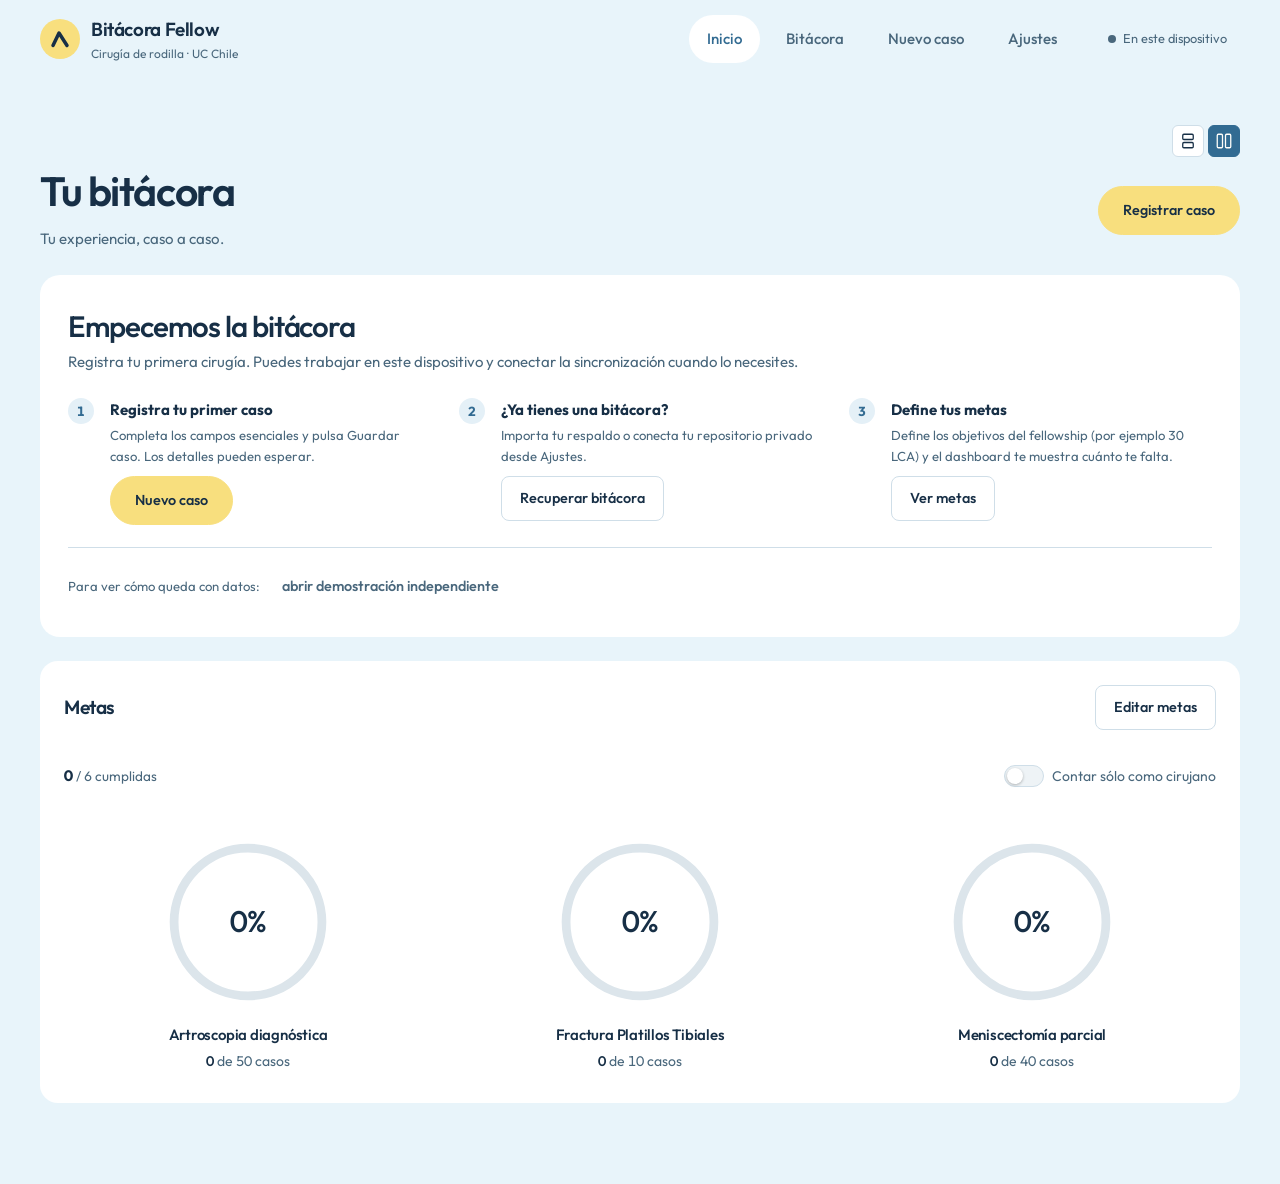
==== commit dbb32aa8: "merge: integra ui-ux en main conservando filtros por periodo" ====
--- a/index.html
+++ b/index.html
@@ -6,9 +6,9 @@
 <meta name="theme-color" content="#e8f4fa">
 <title>Bitácora Fellow · Cirugía de Rodilla</title>
 <link rel="icon" href="data:image/svg+xml,%3Csvg xmlns='http://www.w3.org/2000/svg' viewBox='0 0 64 64'%3E%3Crect width='64' height='64' rx='14' fill='%230e7490'/%3E%3Cpath d='M18 45 L30 20 L46 45' stroke='%23fff' stroke-width='7' stroke-linecap='round' fill='none'/%3E%3C/svg%3E">
-<link rel="stylesheet" href="assets/css/styles.css?v=40">
-<link rel="stylesheet" href="assets/css/daybook.css?v=40">
-<link rel="stylesheet" href="assets/css/home.css?v=40">
+<link rel="stylesheet" href="assets/css/styles.css?v=41">
+<link rel="stylesheet" href="assets/css/daybook.css?v=41">
+<link rel="stylesheet" href="assets/css/home.css?v=41">
 </head>
 <body>
 <a class="skip-link" href="#contenido">Saltar al contenido</a>
@@ -33,7 +33,7 @@
 <div class="goals-head"><p class="goals-summary" id="goalsSummary"></p><label class="switch switch-line"><input type="checkbox" id="goalMode"><i aria-hidden="true"></i><em>Contar sólo como cirujano</em></label></div>
 <div class="goals" id="progressList"></div><div id="goalsEditor" hidden><div class="goals-add"><select id="goalProc" aria-label="Procedimiento de la nueva meta"></select><input type="number" id="goalMeta" min="1" max="999" placeholder="Meta" aria-label="Cantidad objetivo"><button class="btn btn-sm" id="btnAddGoal" type="button">Agregar meta</button></div><div class="goal-group-editor"><h3>Combinar procedimientos en una meta</h3><label class="field"><span>Meta que quieres agrupar</span><select id="goalGroupTarget"></select></label><label class="field"><span>Buscar procedimientos para incluir</span><input type="search" id="goalGroupSearch" placeholder="PTR, LCA, menisco…"></label><div class="chips goal-group-options" id="goalGroupOptions" aria-label="Procedimientos incluidos en la meta"></div><div class="actions-row"><button class="btn btn-sm" type="button" id="btnSaveGoalGroup">Guardar combinación</button><button class="btn btn-sm" type="button" id="btnGroupPtr">Agrupar PTR convencional y robótica</button></div></div></div>
 </figure>
-</aside><div class="daybook-activity"><section class="card practice-panel" aria-labelledby="practiceTitle"><div class="section-heading"><h3 id="practiceTitle">Procedimientos principales</h3><button class="btn btn-ghost btn-sm" id="practiceAll" type="button">Ver todos los casos</button></div><div class="practice-controls"><div class="home-period-control"><span id="homePeriodLabel">Período</span><select id="practicePeriod" class="sr-only" tabindex="-1" aria-hidden="true"><option value="28">Últimas 4 semanas</option><option value="84">Últimas 12 semanas</option><option value="all">Todo el historial</option></select><div class="home-period-buttons" id="practicePeriodButtons" role="group" aria-labelledby="homePeriodLabel"><button type="button" data-home-period="28" aria-pressed="true">4 semanas</button><button type="button" data-home-period="84" aria-pressed="false">12 semanas</button><button type="button" data-home-period="all" aria-pressed="false">Historial</button></div></div></div><p class="practice-context muted small" id="practiceContext" role="status"></p><div class="practice-tiles" id="practiceTiles"></div><button class="btn btn-ghost practice-more" id="practiceMore" type="button" aria-expanded="false" aria-controls="practiceTiles" hidden></button></section><figure class="card chart"><figcaption>Casos por mes <span class="muted small" id="capPorMes"></span></figcaption><div class="chart-body" id="chartPorMes"></div></figure></div></div><details class="advanced-analysis"><summary>Más indicadores y análisis</summary><div id="dashboardData">
+</aside><div class="daybook-activity"><section class="card practice-panel" aria-labelledby="practiceTitle"><div class="section-heading"><h3 id="practiceTitle">Procedimientos principales</h3><button class="btn btn-ghost btn-sm" id="practiceAll" type="button">Ver todos los casos</button></div><div class="practice-controls"><div class="home-period-control"><span id="homePeriodLabel">Período</span><select id="practicePeriod" class="sr-only" tabindex="-1" aria-hidden="true"><option value="30">Últimos 30 días</option><option value="90">Últimos 90 días</option><option value="year">Este año</option><option value="all">Todo el historial</option></select><div class="home-period-buttons" id="practicePeriodButtons" role="group" aria-labelledby="homePeriodLabel"><button type="button" data-home-period="30" aria-pressed="true">30 días</button><button type="button" data-home-period="90" aria-pressed="false">90 días</button><button type="button" data-home-period="year" aria-pressed="false">Este año</button><button type="button" data-home-period="all" aria-pressed="false">Historial</button></div></div></div><p class="practice-context muted small" id="practiceContext" role="status"></p><div class="practice-tiles" id="practiceTiles"></div><button class="btn btn-ghost practice-more" id="practiceMore" type="button" aria-expanded="false" aria-controls="practiceTiles" hidden></button></section><figure class="card chart"><figcaption>Casos por mes <span class="muted small" id="capPorMes"></span></figcaption><div class="chart-body" id="chartPorMes"></div></figure></div></div><details class="advanced-analysis"><summary>Más indicadores y análisis</summary><div id="dashboardData">
 <div class="section-heading"><h3>Resumen del período</h3><button class="btn btn-ghost btn-sm" id="btnClearFilters" type="button" hidden>Limpiar filtros</button></div>
 <details class="filter-panel" id="filterPanel"><summary>Filtrar casos <span id="filterSummary" class="muted">Todos los registros</span></summary><form class="filters" id="filterForm">
 <label class="field"><span>Desde</span><input type="date" name="desde"></label><label class="field"><span>Hasta</span><input type="date" name="hasta"></label><label class="field"><span>Rol</span><select name="rol"><option value="">Todos</option></select></label><label class="field"><span>Procedimiento</span><select name="procedimiento"><option value="">Todos</option></select></label><label class="field"><span>Lateralidad</span><select name="lateralidad"><option value="">Todas</option></select></label><label class="field"><span>Abordaje</span><select name="abordaje"><option value="">Todos</option></select></label><label class="field field-grow"><span>Buscar</span><input type="search" name="q" placeholder="Diagnóstico, procedimiento, etiqueta…"></label>
@@ -100,6 +100,6 @@
 </main>
 <div class="modal" id="modal" hidden><div class="modal-box" role="dialog" aria-modal="true" aria-labelledby="modalTitle"><header class="modal-head"><h3 id="modalTitle">Detalle del caso</h3><button class="icon-btn" type="button" id="modalClose" aria-label="Cerrar">×</button></header><div class="modal-body" id="modalBody"></div><footer class="modal-foot"><button class="btn btn-danger" type="button" id="modalDelete">Eliminar</button><div class="spacer"></div><button class="btn btn-primary" type="button" id="modalEdit">Editar</button></footer></div></div>
 <div class="toasts" id="toasts" role="status" aria-live="polite"></div>
-<script src="assets/js/config.js?v=40"></script><script src="assets/js/util.js?v=40"></script><script src="assets/js/github.js?v=40"></script><script src="assets/js/store.js?v=40"></script><script src="assets/js/charts.js?v=40"></script><script src="assets/js/form.js?v=40"></script><script src="assets/js/bitacora.js?v=40"></script><script src="assets/js/practice.js?v=40"></script><script src="assets/js/home.js?v=40"></script><script src="assets/js/dashboard.js?v=40"></script><script src="assets/js/export.js?v=40"></script><script src="assets/js/app.js?v=40"></script>
+<script src="assets/js/config.js?v=41"></script><script src="assets/js/util.js?v=41"></script><script src="assets/js/github.js?v=41"></script><script src="assets/js/store.js?v=41"></script><script src="assets/js/charts.js?v=41"></script><script src="assets/js/form.js?v=41"></script><script src="assets/js/bitacora.js?v=41"></script><script src="assets/js/practice.js?v=41"></script><script src="assets/js/home.js?v=41"></script><script src="assets/js/dashboard.js?v=41"></script><script src="assets/js/export.js?v=41"></script><script src="assets/js/app.js?v=41"></script>
 </body>
 </html>
--- a/assets/css/styles.css
+++ b/assets/css/styles.css
@@ -839,33 +839,6 @@
 .associated-picker .picker-results { grid-template-columns: repeat(2, minmax(0, 1fr)); max-height: none; }
 .associated-picker .chips { min-height: 42px; margin: 0; }
 .selection-placeholder { font-size: .8rem; color: var(--muted); padding: 10px 0; }
-.frequent-section { margin: 32px 0; }
-.frequent-section h3 { margin: 0; font-size: 1.1rem; }
-.frequent-section select { width: auto; max-width: 100%; }
-.frequent-cards { display: grid; grid-template-columns: repeat(3, minmax(0, 1fr)); gap: 16px; }
-.frequent-card { display: flex; flex-direction: column; gap: 16px; text-align: left; background: var(--surface); color: var(--text); border: 1px solid var(--border); border-radius: 8px; padding: 24px; cursor: pointer; font: inherit; transition: transform 200ms, box-shadow 200ms; }
-.frequent-card:hover { transform: translateY(-2px); box-shadow: 0 2px 8px rgba(0,0,0,.04); }
-.frequent-name { font-weight: 600; flex: 1; }
-.frequent-card strong { font-size: 1.8rem; font-variant-numeric: tabular-nums; }
-.frequent-card small { font-size: .85rem; font-weight: 400; }
-.advanced-charts > summary { cursor: pointer; padding: 18px 0; border-top: 1px solid var(--border); color: var(--muted); }
-@media (max-width: 600px) { .frequent-cards { grid-template-columns: 1fr; } }
-.goal-circles { display: grid; grid-template-columns: repeat(3, minmax(0, 1fr)); gap: 24px; padding: 28px 0; }
-.featured-goal { text-align: center; min-width: 0; }
-.featured-goal h3 { font-size: 1rem; line-height: 1.4; margin: 16px 0 8px; }
-.featured-goal p { margin: 0; }
-.goal-ring { position: relative; width: clamp(160px, 18vw, 220px); max-width: 100%; aspect-ratio: 1; margin: auto; }
-.goal-ring svg { width: 100%; height: 100%; transform: rotate(-90deg); }
-.goal-ring circle { fill: none; stroke-width: 5; }
-.ring-track { stroke: var(--border); }
-.ring-value { stroke: var(--accent); stroke-linecap: round; }
-.goal-ring strong { position: absolute; inset: 0; display: grid; place-items: center; font-size: clamp(2rem, 3vw, 2.8rem); font-variant-numeric: tabular-nums; }
-.featured-goals-picker { display: grid; grid-template-columns: repeat(3, minmax(0, 1fr)); gap: 16px; padding: 20px 0; border-top: 1px solid var(--border); }
-.featured-goals-picker > p { grid-column: 1 / -1; margin: 0; }
-@media (max-width: 600px) {
-  .goal-circles { grid-template-columns: 1fr; }
-  .featured-goals-picker { grid-template-columns: 1fr; }
-}
 .optional-label { color: var(--muted); font-size: .75rem; padding: 6px 10px; border: 1px solid var(--border); border-radius: 6px; }
 .clinical-picker .chip.on { border-color: var(--accent); background: var(--accent-soft); color: var(--text); border-radius: 8px; min-height: 40px; }
 .procedure-picker { grid-template-columns: none; }
@@ -881,3 +854,54 @@
   .picker-categories button { min-height: 44px; padding: 8px 2px; font-size: .7rem; }
   .view-head h2 { font-size: 2.25rem; }
 }
+
+/* Direct case entry: short choices stay visible. */
+#view-nuevo .view-head { margin-bottom: 24px; }
+#view-nuevo .draft-status:empty { display: none; }
+#view-nuevo .draft-status { margin: -12px 0 16px; font-size: .8rem; }
+#caseForm .essential-fields > legend.sr-only { float: none; width: 1px; margin: 0; }
+#caseForm .essential-grid { grid-template-columns: minmax(180px, 1fr) minmax(220px, 1fr); gap: 24px; }
+#caseForm .quick-rol, #caseForm .quick-abordaje { grid-column: 1 / -1; }
+.quick-options { display: flex; flex-wrap: wrap; gap: 8px; }
+.quick-options button { min-height: 44px; padding: 10px 14px; border: 1px solid var(--border); border-radius: 9px; background: var(--surface); color: var(--text); font: inherit; font-size: .875rem; line-height: 1.4; cursor: pointer; transition: background var(--dur), border-color var(--dur); }
+.quick-options button:hover { border-color: var(--accent); background: var(--accent-soft); }
+.quick-options button[aria-pressed="true"] { border-color: var(--accent); background: var(--accent); color: var(--on-accent); }
+.quick-options button:focus-visible, #caseForm .catalog-option:focus-visible, #caseForm .diagnosis-options button:focus-visible { outline: 2px solid var(--accent); outline-offset: 3px; }
+.quick-options[aria-invalid] { border-left: 3px solid var(--danger); padding-left: 8px; }
+#caseForm .quick-lateralidad .quick-options button { flex: 1; }
+#caseForm .clinical-workspace { grid-template-columns: minmax(0, 1fr); gap: 24px; }
+#caseForm .clinical-picker { padding: 0; border: 0; border-radius: 0; background: transparent; gap: 12px; }
+#caseForm .procedure-picker > h3 { font-size: .875rem; font-weight: 600; letter-spacing: 0; margin: 0; }
+#caseForm .procedure-catalog { display: grid; gap: 12px; }
+#caseForm .picker-results { grid-template-columns: repeat(2, minmax(0, 1fr)); max-height: 320px; }
+#caseForm .catalog-option { min-height: 56px; padding: 10px 12px; }
+#caseForm .selected-procedure { min-height: 48px; padding: 8px 12px; }
+#caseForm .selected-procedure strong { flex: 1; }
+#caseForm .selected-procedure .btn { flex: none; font-size: .8rem; padding: 6px 10px; }
+#caseForm .diagnosis-options { margin-top: -4px; border: 1px solid var(--border); border-radius: 10px; overflow: hidden; }
+#caseForm .diagnosis-options button { min-height: 44px; padding: 10px 14px; background: var(--surface); }
+#caseForm .diagnosis-options button:last-child { border-bottom: 0; }
+#caseForm .diagnosis-options button:hover { background: var(--accent-soft); }
+#caseForm .associated-picker { border-top: 1px solid var(--border); padding-top: 12px; }
+#caseForm .associated-picker summary { padding: 8px 0; }
+#caseForm .associated-content { display: grid; gap: 12px; padding-top: 12px; }
+#caseForm .personal-details { padding: 0; background: transparent; border: 0; }
+#caseForm .personal-details summary { padding: 8px 0; }
+#caseForm .personal-details .chips { margin-top: 12px; }
+#caseForm .optional-heading h3 { display: flex; align-items: center; gap: 12px; font-size: 1rem; }
+@media (max-width: 700px) {
+  #caseForm .essential-grid { grid-template-columns: minmax(0, 1fr); gap: 20px; }
+  #caseForm .essential-grid > .field:nth-last-child(-n+2) { grid-column: auto; }
+  #caseForm .picker-results { grid-template-columns: minmax(0, 1fr); }
+  #caseForm .quick-rol .quick-options, #caseForm .quick-abordaje .quick-options { display: grid; grid-template-columns: repeat(2, minmax(0, 1fr)); }
+  #caseForm .quick-options button { padding: 10px 8px; font-size: .8rem; }
+  #caseForm .selected-procedure { flex-wrap: wrap; }
+}
+
+#caseForm .associated-picker > summary .optional-label, #caseForm .personal-details > summary .optional-label { display: inline; float: none; margin-left: 8px; border: 0; padding: 0; white-space: nowrap; }
+@media (max-width: 700px) { #caseForm .picker-results { max-height: none; overflow: visible; } }
+
+#caseForm .osteotomy-details { margin-top: 20px; }
+#caseForm .osteotomy-details h4 { font-size: .9rem; font-weight: 600; margin: 0; }
+#caseForm .osteotomy-details .grid { margin-top: 12px; }
+#caseForm .osteotomy-details .quick-options button { flex: 1; }
--- a/assets/css/home.css
+++ b/assets/css/home.css
@@ -91,6 +91,9 @@
 /* Ordered procedure cards replace the role filter and the proportional bars. */
 #view-dashboard .practice-panel { container-type: inline-size; }
 #view-dashboard .home-period-control { max-width: 390px; }
+@container (max-width: 300px) {
+  #view-dashboard .home-period-buttons { display: grid; grid-template-columns: repeat(2, minmax(0, 1fr)); }
+}
 #view-dashboard .practice-tiles { position: static; height: auto; display: grid; grid-template-columns: repeat(auto-fit, minmax(min(100%, 10.5rem), 1fr)); gap: 12px; margin: 16px 0 0; }
 #view-dashboard .practice-tile { container-type: inline-size; position: relative; inset: auto; width: auto; height: auto; min-width: 0; min-height: 164px; padding: 18px; border: 0; border-radius: 12px; display: flex; flex-direction: column; align-items: stretch; justify-content: flex-start; gap: 12px; background: var(--accent-soft); color: var(--text); box-shadow: none; }
 #view-dashboard .practice-tile:first-child { background: var(--practice-1); color: var(--practice-text); }
